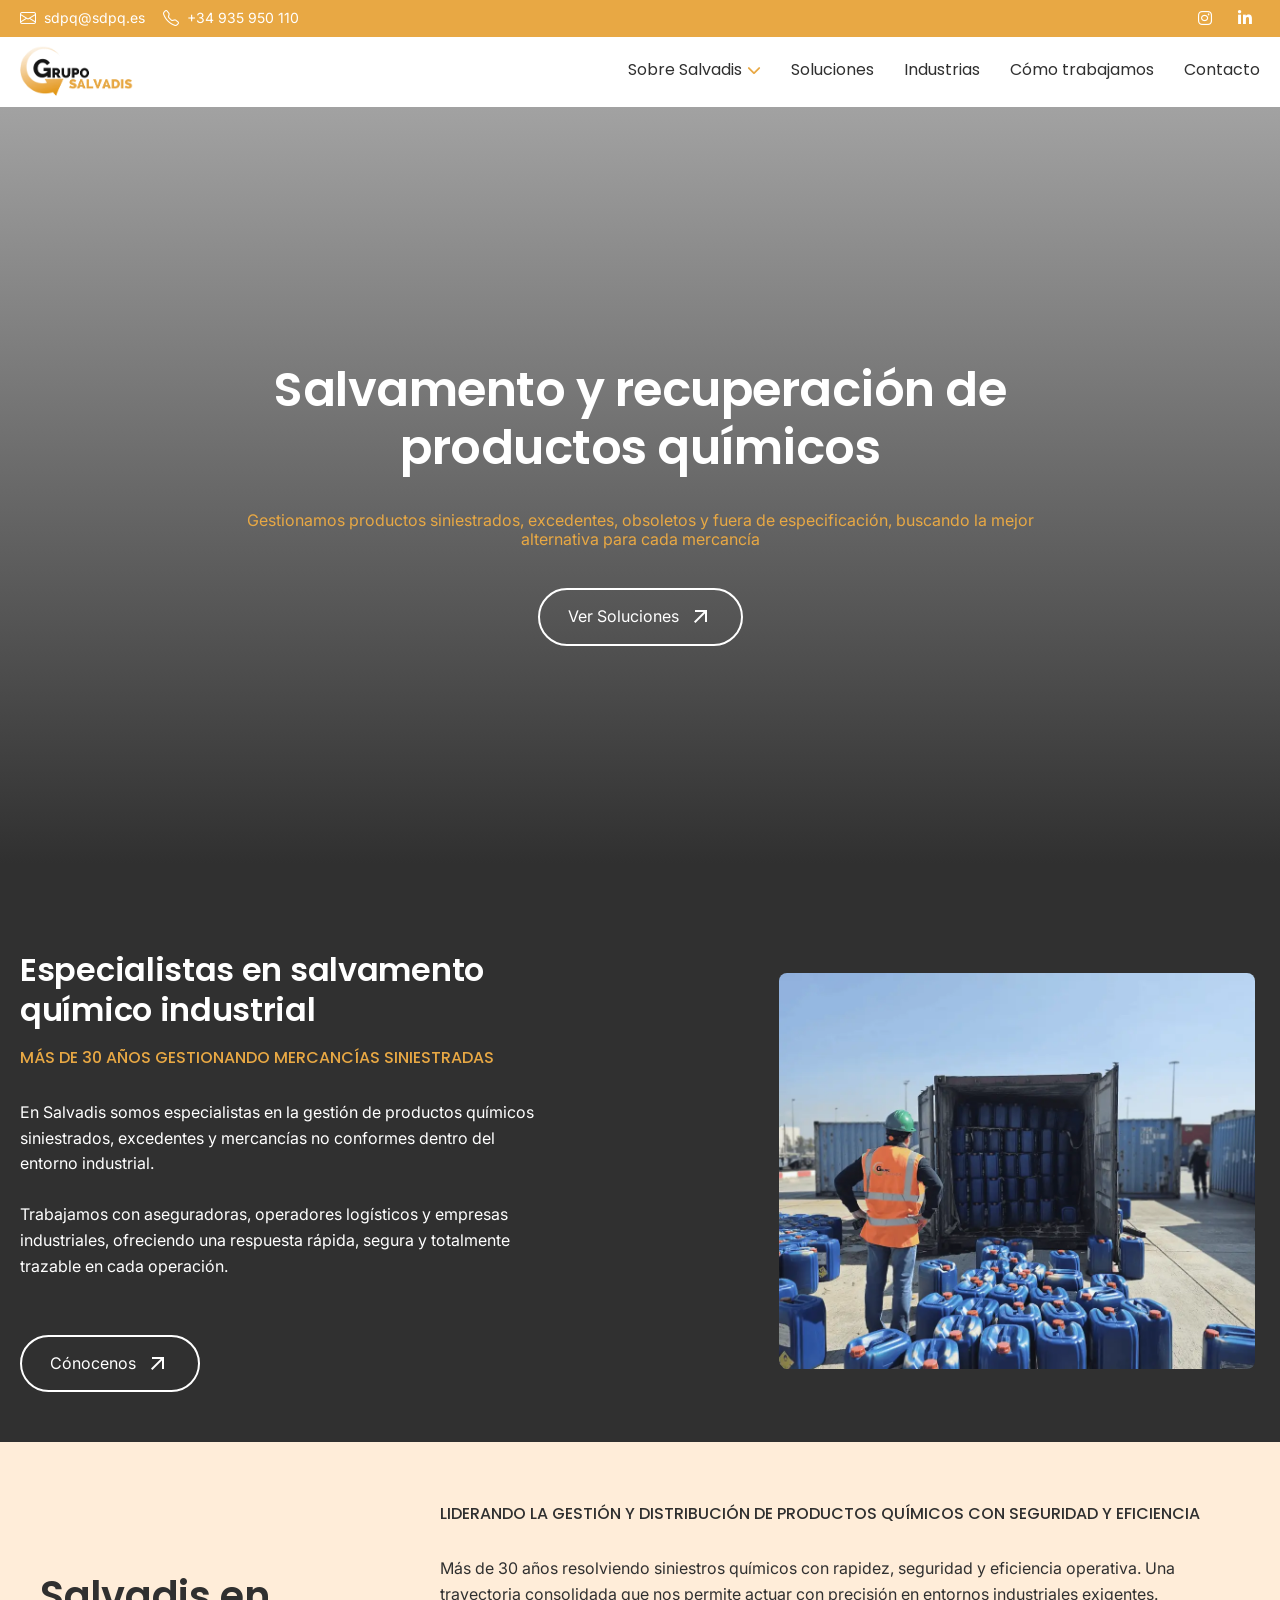
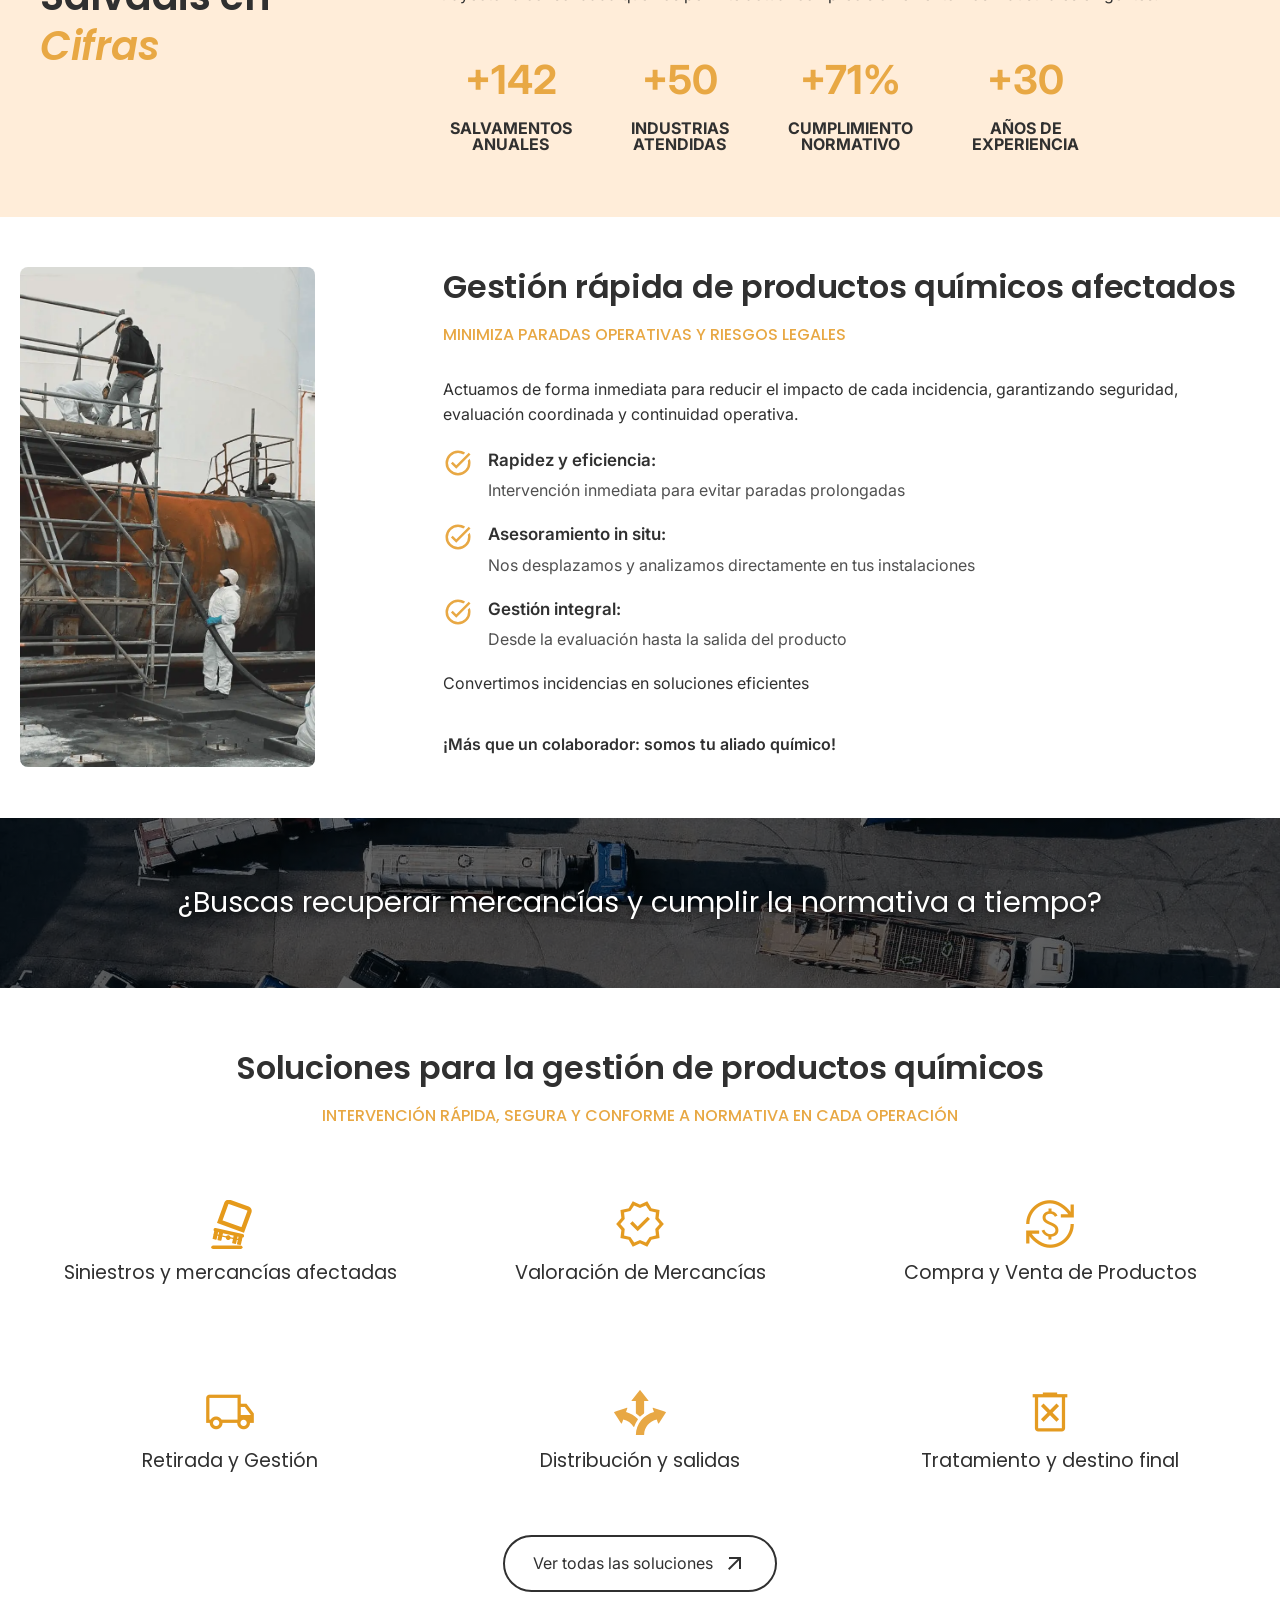
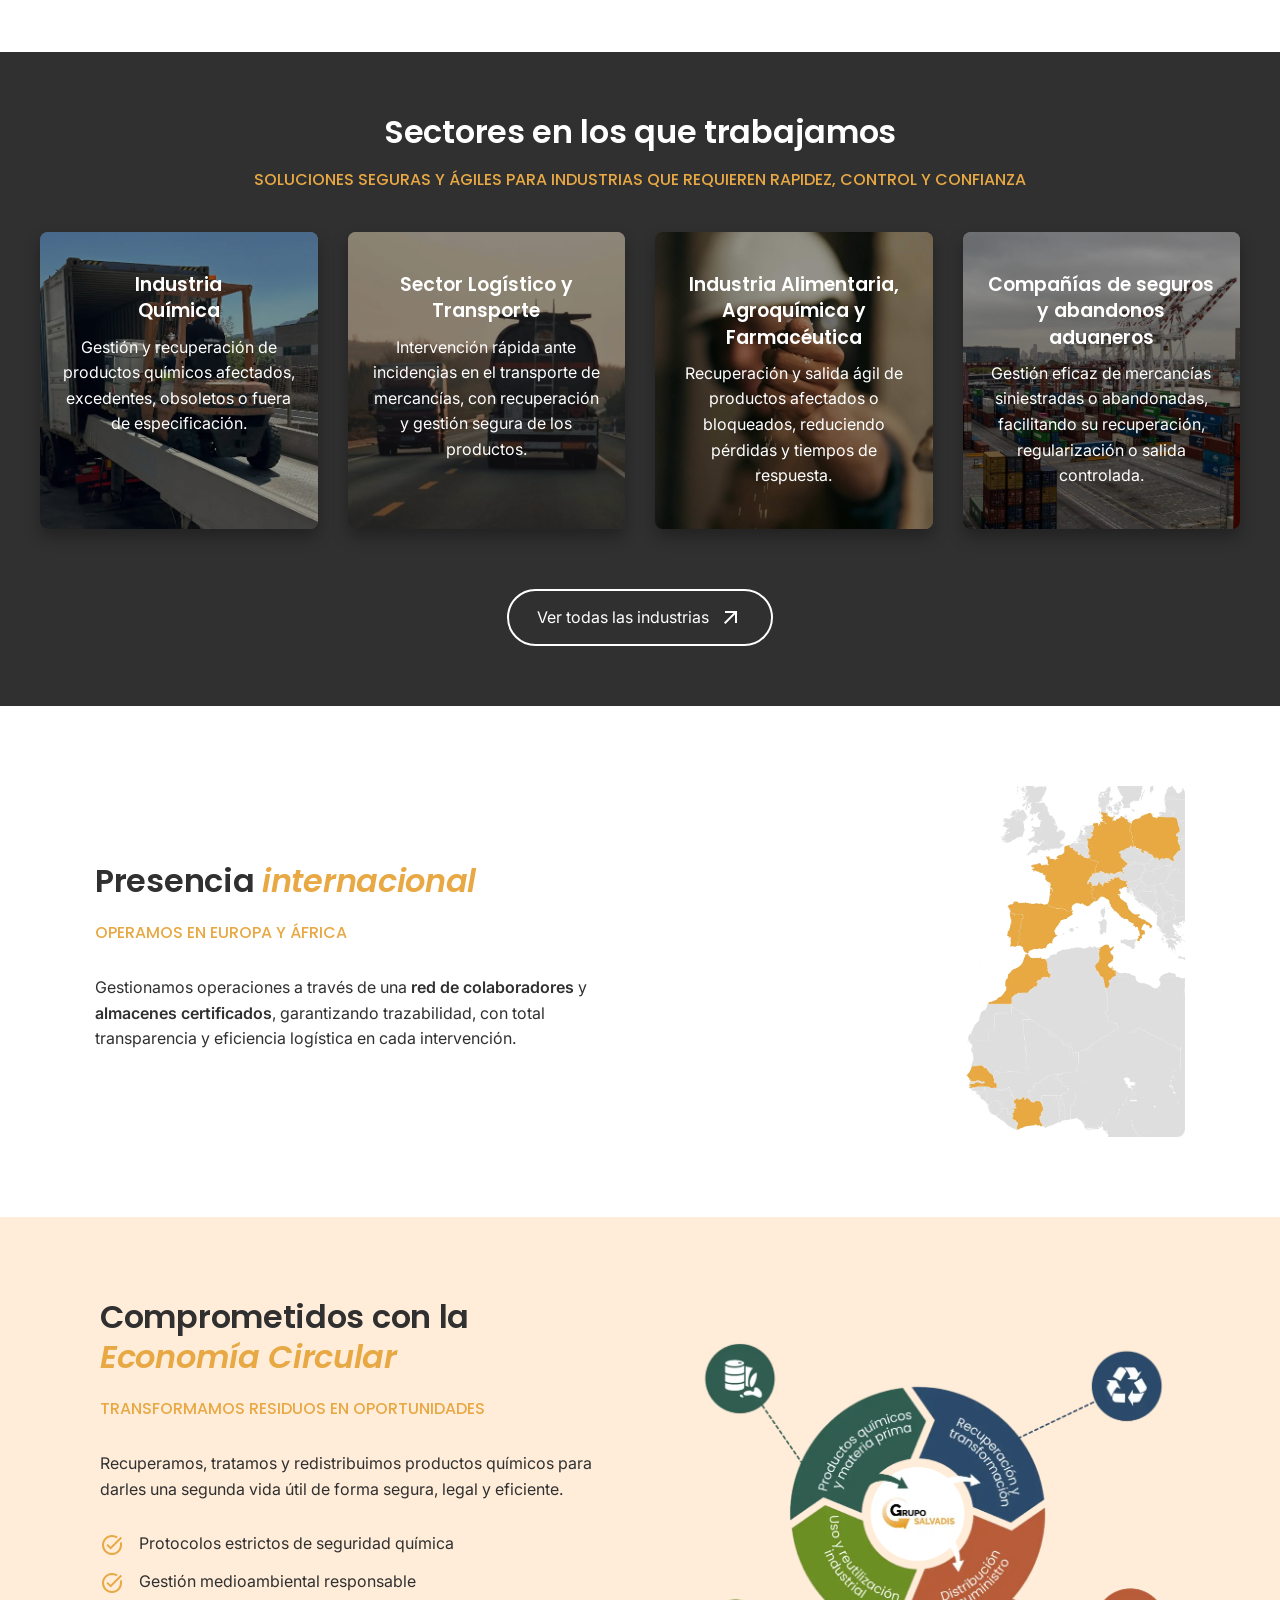
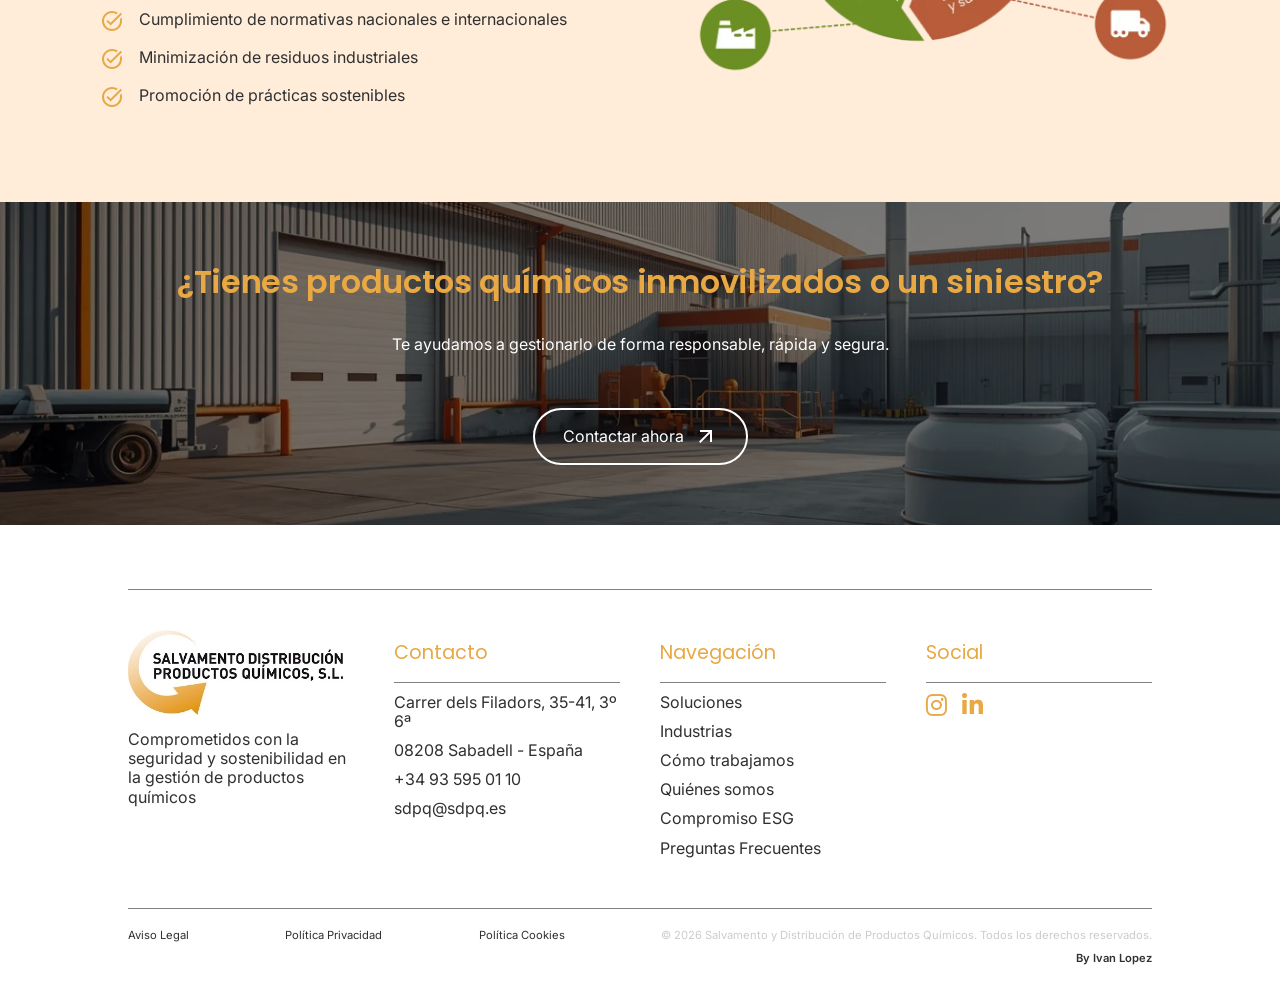
==== index.html @ 9e432261 "Add sustainability page and hero video This commit introduces a new HTML page dedicated to sustainab" ====
﻿<!DOCTYPE html>
<html lang="es">

<head>
    <meta charset="utf-8" />
    <meta name="viewport" content="width=device-width, initial-scale=1">
    <title>Salvadis | Salvamento y recuperación de productos químicos</title>
    <meta name="description"
        content="Salvadis ofrece soluciones de salvamento, recuperación, valoración y distribución de productos químicos afectados, excedentes o fuera de especificación." />
    <meta name="author" content="Ivan Lopez Jimenez" />
    <meta name="robots" content="index, follow">
    <link rel="canonical" href="https://www.salvadis.com/">
    <!-- Open Graph (Mejora en redes sociales) -->
    <meta property="og:title" content="Salvadis | Salvamento y recuperación de productos químicos" />
    <meta property="og:description"
        content="Salvadis ofrece soluciones de salvamento, recuperación, valoración y distribución de productos químicos afectados, excedentes o fuera de especificación." />
    <meta property="og:image" content="https://www.salvadis.com/images/video-hero.webp" />
    <meta property="og:url" content="https://www.salvadis.com/" />
    <meta property="og:type" content="website" />
    <meta property="og:site_name" content="Salvadis">
    <meta property="og:locale" content="es_ES">
    <!-- Twitter / X -->
    <meta name="twitter:card" content="summary_large_image">
    <meta name="twitter:title" content="Salvadis | Salvamento y recuperación de productos químicos">
    <meta name="twitter:description"
        content="Salvadis ofrece soluciones de salvamento, recuperación, valoración y distribución de productos químicos afectados, excedentes o fuera de especificación.">
    <meta name="twitter:image" content="https://www.salvadis.com/images/video-hero.webp">
    <!-- Idioma y accesibilidad -->
    <meta name="google" content="translate" />
    <meta name="google" content="pagereadaloud" />
    <!-- Favicon -->
    <link rel="icon" type="image/png" href="images/salvadis-favicon.png" />
    <meta name="theme-color" content="#E8A844" />
    <!-- Google Tag Manager / Analytics -->
    <script async src="https://www.googletagmanager.com/gtag/js?id=G-N59JEJ40RD"></script>
    <script>
        window.dataLayer = window.dataLayer || [];
        function gtag() { dataLayer.push(arguments); }
        gtag('js', new Date());
        gtag('config', 'G-N59JEJ40RD');
    </script>
    <!-- Datos Estructurados (Schema JSON-LD) -->
    <script type="application/ld+json">
            {
            "@context": "https://schema.org",
            "@type": "LocalBusiness",
            "name": "Salvamento y Distribución de Productos Químicos (Salvadis)",
            "url": "https://salvadis.com",
            "telephone": "+34935950110"
            }
        </script>
    <!-- CSS -->
    <link rel="stylesheet" href="https://maxcdn.bootstrapcdn.com/bootstrap/3.4.1/css/bootstrap.min.css">
    <!-- Fuentes -->
    <link rel="preconnect" href="https://fonts.googleapis.com">
    <link rel="preconnect" href="https://fonts.gstatic.com" crossorigin>
    <link rel="stylesheet" href="https://cdnjs.cloudflare.com/ajax/libs/font-awesome/6.4.2/css/all.min.css">
    <link rel="stylesheet" href="https://fonts.googleapis.com/css2?family=Material+Symbols+Outlined" />
    <link rel="stylesheet" href="https://fonts.googleapis.com/css2?family=Inter:wght@300;400;500;600;700&display=swap">
    <link rel="stylesheet" href="https://fonts.googleapis.com/css2?family=Poppins:ital,wght@0,100;0,200;0,300;0,400;0,500;0,600;0,700;0,800;0,900;1,100;1,200;1,300;1,400;1,500;1,600;1,700;1,800;1,900&family=Work+Sans:ital,wght@0,100..900;1,100..900&display=swap">
    <link rel="stylesheet" href="css/base.css">
    <link rel="stylesheet" href="css/header.css">
    <link rel="stylesheet" href="css/hero.css">
    <link rel="stylesheet" href="css/components.css">
    <link rel="stylesheet" href="css/sections.css">
    <link rel="stylesheet" href="css/cta-footer.css">
    <link rel="stylesheet" href="css/responsive.css">
    <!-- Iconos -->
    <link rel="stylesheet" href="https://fonts.googleapis.com/icon?family=Material+Icons">
    <link rel="stylesheet" href="https://cdn.jsdelivr.net/npm/bootstrap-icons@1.11.3/font/bootstrap-icons.min.css">
    <!-- AOS -->
    <link rel="stylesheet" href="https://cdn.jsdelivr.net/npm/aos@2.3.4/dist/aos.css">
    <!-- Scripts (jQuery y Bootstrap) -->
    <script src="https://ajax.googleapis.com/ajax/libs/jquery/3.5.1/jquery.min.js"></script>
    <script src="https://maxcdn.bootstrapcdn.com/bootstrap/3.4.1/js/bootstrap.min.js"></script>
</head>



<body id="myPage" data-spy="scroll" data-target=".navbar" data-offset="107">

    <!-- Top Bar -->
    <div class="top-bar">
        <div class="container-topbar">
            <div class="topbar-left">
                <a href="mailto:sdpq@sdpq.es"><i class="bi bi-envelope"></i> sdpq@sdpq.es</a>
                <a href="tel:+34935950110"><i class="bi bi-telephone"></i> +34 935 950 110</a>
            </div>
            <div class="topbar-right">
                <a href="https://www.instagram.com/gruposalvadis/" target="_blank" aria-label="Instagram Salvadis">
                    <i class="fab fa-instagram"></i>
                </a>
                <a href="https://es.linkedin.com/company/salvadis" target="_blank" aria-label="LinkedIn Salvadis">
                    <i class="fab fa-linkedin-in"></i>
                </a>
            </div>
        </div>
    </div>
    <!-- NavBar -->
    <nav class="navbar navbar-default navbar-fixed-top">
        <div class="container container--no-mobile-gutter">
            <div class="navbar-header">
                <a class="navbar-brand" href="/">
                    <img src="images/salvadis-logo.webp" alt="Logo Salvadis" height="80">
                </a>
                <button type="button" class="navbar-toggle" data-toggle="collapse" data-target="#myNavbar">
                    <span class="icon-bar"></span>
                    <span class="icon-bar"></span>
                    <span class="icon-bar"></span>
                </button>
            </div>

            <div class="collapse navbar-collapse" id="myNavbar">
                <ul class="nav navbar-nav navbar-right">
                    <li class="dropdown">
                        <a href="#" class="dropdown-toggle">Sobre Salvadis<i
                                class="fa fa-chevron-down dropdown-icon"></i></a>
                        <ul class="dropdown-menu">
                            <li><a href="quienes-somos">Quiénes Somos</a></li>
                            <li><a href="sostenibilidad">Compromiso ESG</a></li>
                        </ul>
                    </li>
                    <li><a href="soluciones">Soluciones</a></li>
                    <li><a href="industrias">Industrias</a></li>
                    <li><a href="como-trabajamos">Cómo trabajamos</a></li>
                    <li><a href="contacto">Contacto</a></li>
                </ul>
            </div>
        </div>
    </nav>


    <!-- HERO -->
    <section class="hero">
        <!-- Video de fondo -->
        <video autoplay muted loop playsinline class="hero-video">
            <source src="videos/video-hero.mp4" type="video/mp4">
            <!-- Si el video no se carga, se muestra esta imagen -->
            <img src="images/video-hero.webp" alt="Portada Salvadis Home" class="video-fallback">
        </video>

        <!-- Capa oscura para mejorar la legibilidad del texto -->
        <div class="overlay"></div>

        <!-- Contenido del Hero -->
        <div class="hero-content">
            <h1>Salvamento y recuperación de productos químicos</h1>
            <p>Gestionamos productos siniestrados, excedentes, obsoletos y fuera de especificación, buscando la mejor
                alternativa para cada mercancía</p>
            <a href="soluciones" class="btn-hero">
                <span class="btn-text">Ver Soluciones</span>
                <span class="material-symbols-outlined">arrow_outward</span>
            </a>
        </div>
    </section>



    <!-- About us -->
    <section class="text-image-right-section">
        <div class="container-fluid image-text-right">

            <div class="row"> <!-- slideanim -->

                <div class="col-sm-6 section-text">

                    <h2>Especialistas en salvamento químico industrial</h2>
                    <h3>Más de 30 años gestionando mercancías siniestradas</h3>

                    <p>En Salvadis somos especialistas en la gestión de productos químicos siniestrados, excedentes y
                        mercancías no conformes dentro del entorno industrial.
                        <br><br>Trabajamos con aseguradoras, operadores logísticos y empresas industriales, ofreciendo
                        una respuesta rápida, segura y totalmente trazable en cada operación.
                    </p>

                    <br>
                    <a href="quienes-somos" class="btn-hero">
                        <span class="btn-text">Cónocenos</span>
                        <span class="material-symbols-outlined">arrow_outward</span>
                    </a>

                </div>

                <div class="col-sm-6 texto-imagen">
                    <img src="images/servicios/valoracion-mercancias.webp" alt="valoracion-mercancias" />
                </div>

            </div>

        </div>
    </section>
    <!-- Sección con cifras -->
    <section class="stats-section">
        <div class="stats-container">
            <!-- Columna Izquierda (Título) -->
            <div class="stats-title">
                <h2><span>Salvadis</span> en <br><em>Cifras</em></h2>
            </div>

            <!-- Columna Derecha (Texto y Cifras) -->
            <div class="stats-content">
                <h3>Liderando la gestión y distribución de productos químicos con seguridad y eficiencia</h3>
                <p>Más de 30 años resolviendo siniestros químicos con rapidez, seguridad y eficiencia operativa. Una
                    trayectoria consolidada que nos permite actuar con precisión en entornos industriales exigentes.</p>

                <div class="stats-grid">
                    <div class="stat">
                        <div><span class="number">+</span><span class="number num" data-target="240">0</span></div>
                        <span class="label">salvamentos <br>anuales</span>
                    </div>
                    <div class="stat">
                        <div><span class="number">+</span><span class="number num" data-target="50">0</span></div>
                        <span class="label">industrias <br>atendidas</span>
                    </div>
                    <div class="stat">
                        <div><span class="number">+</span><span class="number num" data-target="98">0</span><span
                                class="number">%</span></div>
                        <span class="label">cumplimiento <br>normativo</span>
                    </div>
                    <div class="stat">
                        <div><span class="number">+</span><span class="number num" data-target="30">0</span></div>
                        <span class="label">años de<br>experiencia</span>
                    </div>
                </div>
            </div>
        </div>
    </section>
    <!-- Valor sobre nosotros -->
    <section class="text-image-left-section">
        <div class="container-fluid image-text-left">
            <div class="row">
                <!-- Imagen -->
                <div class="col-sm-4 text-left">
                    <img src="images/gestion-rapida.webp" alt="Gestión Rápida" />
                </div>

                <!-- Texto y lista -->
                <div class="col-sm-8 text-left-text">

                    <h2>Gestión rápida de productos químicos afectados</h2>
                    <h3>Minimiza paradas operativas y riesgos legales</h3>
                    <p>Actuamos de forma inmediata para reducir el impacto de cada incidencia, garantizando seguridad,
                        evaluación coordinada y continuidad operativa.</p>

                    <ul class="features-list">
                        <li>
                            <img src="icons/task_alt.svg" class="feature-icon" alt="Task Alt" />
                            <div class="feature-text">
                                <strong>Rapidez y eficiencia:</strong>
                                <span>Intervención inmediata para evitar paradas prolongadas</span>
                            </div>
                        </li>
                        <li>
                            <img src="icons/task_alt.svg" class="feature-icon" alt="Task Alt" />
                            <div class="feature-text">
                                <strong>Asesoramiento in situ:</strong>
                                <span>Nos desplazamos y analizamos directamente en tus instalaciones</span>
                            </div>
                        </li>
                        <li>
                            <img src="icons/task_alt.svg" class="feature-icon" alt="Task Alt" />
                            <div class="feature-text">
                                <strong>Gestión integral:</strong>
                                <span>Desde la evaluación hasta la salida del producto</span>
                            </div>
                        </li>
                    </ul>
                    <p>Convertimos incidencias en soluciones eficientes</p><br>
                    <p><strong>¡Más que un colaborador: somos tu aliado químico!</strong></p>
                </div>
            </div>
        </div>
    </section>
    <!-- Questions -->
    <div id="myCarousel" class="carousel-questions">
        <div class="cta-overlay"></div>
        <div class="carousel-inner" role="listbox">
            <div class="carousel-slide active">
                <h4>¿Tienes productos químicos inmovilizados tras un siniestro?</h4>
            </div>
            <div class="carousel-slide">
                <h4>¿Buscas recuperar mercancías y cumplir la normativa a tiempo?</h4>
            </div>
            <div class="carousel-slide">
                <h4>¿Requieres apoyo logístico inmediato y especializado?</h4>
            </div>
            <div class="carousel-slide">
                <h4>¿Quieres minimizar paradas operativas por productos siniestrados?</h4>
            </div>
        </div>
    </div>

    <!-- Soluciones -->
    <section id="cards-section-white" class="cards-section">
        <div class="container">
            <h2>Soluciones para la gestión de productos químicos</h2>
            <h3>Intervención rápida, segura y conforme a normativa en cada operación</h3>

            <div class="cards-grid-white">
                <article class="mvv">
                    <span><img src="icons/siniestro_camion.svg" alt="Siniestros y mercancías afectadas"></span>
                    <h4>Siniestros y mercancías afectadas</h4>
                </article>

                <article class="mvv">
                    <i class="material-symbols-outlined logo-small" alt="Valoración de mercancías">verified</i>
                    <h4>Valoración de Mercancías</h4>
                </article>
                <article class="mvv">
                    <i class="material-symbols-outlined logo-small"
                        alt="Compra y Venta de Productos">currency_exchange</i>
                    <h4>Compra y Venta de Productos</h4>
                </article>
                <article class="mvv">
                    <i class="material-symbols-outlined logo-small" alt="Retirada y Gestión">local_shipping</i>
                    <h4>Retirada y Gestión</h4>
                </article>
                <article class="mvv">
                    <span><img src="icons/arrows.svg" alt="Distribución y salidas"></span>
                    <h4>Distribución y salidas</h4>
                </article>
                <article class="mvv">
                    <i class="material-symbols-outlined logo-small" alt="Residuos y destino final">delete_forever</i>
                    <h4>Tratamiento y destino final</h4>
                </article>
            </div>
            <a href="soluciones" class="btn-black">
                <span class="btn-text">Ver todas las soluciones</span>
                <span class="material-symbols-outlined">arrow_outward</span>
            </a>
        </div>
    </section>

    <!-- Industrias -->
    <section class="cards-section">
        <div class="container container--no-mobile-gutter">
            <h2>Sectores en los que trabajamos</h2>
            <h3>Soluciones seguras y ágiles para industrias que requieren rapidez, control y confianza</h3>

            <div class="cards-grid">
                <article class="card-box ind-quimica">
                    <h4><strong>Industria<br> Química</strong></h4>
                    <p>Gestión y recuperación de productos químicos afectados, excedentes, obsoletos o fuera de especificación.</p>
                </article>

                <article class="card-box ind-logistica">
                    <h4><strong>Sector Logístico y Transporte</strong></h4>
                    <p>Intervención rápida ante incidencias en el transporte de mercancías, con recuperación y gestión
                        segura de los productos.</p>
                </article>

                <article class="card-box ind-alimentaria">
                    <h4><strong>Industria Alimentaria, Agroquímica y Farmacéutica</strong></h4>
                    <p>Recuperación y salida ágil de productos afectados o bloqueados, reduciendo pérdidas y tiempos de
                        respuesta.</p>
                </article>

                <article class="card-box ind-aduanas">
                    <h4><strong>Compañías de seguros y abandonos aduaneros</strong></h4>
                    <p>Gestión eficaz de mercancías siniestradas o abandonadas, facilitando su recuperación,
                        regularización o salida controlada.</p>
                </article>
            </div>

            <div class="cards-cta">
                <a href="industrias" class="btn-hero">
                    <span class="btn-text">Ver todas las industrias</span>
                    <span class="material-symbols-outlined">arrow_outward</span>
                </a>
            </div>
        </div>
    </section>
    <!-- Presencia de marca mapa -->
    <section class="map-section">
        <div class="map-content map-content--container">
            <div class="map-left">
                <h2>Presencia <em>internacional</em></h2>
                <h3>Operamos en Europa y África</h3>
                <p>Gestionamos operaciones a través de una <strong>red de colaboradores</strong> y <strong>almacenes
                        certificados</strong>, garantizando trazabilidad, con total transparencia y eficiencia logística
                    en cada intervención.</p>
            </div>
            <div class="map-right">
                <img src="images/map.webp" alt="Mapa Internacional" />
            </div>
        </div>
    </section>
    <!-- Economia Circular -->
    <section class="stats-list-section stats-list-section--no-square">
        <div class="stats-list-content container container--no-mobile-gutter">
            <div class="stats-list-left">
                <h2>Comprometidos con la <br><em>Economía Circular</em></h2>
                <h3>Transformamos residuos en oportunidades</h3>
                <p>Recuperamos, tratamos y redistribuimos productos químicos para darles una segunda vida útil de forma
                    segura, legal y eficiente.</p>
                <ul class="checklist">
                    <li><img src="icons/task_alt.svg" class="feature-icon" alt="Task Alt" /> Protocolos estrictos de
                        seguridad química</li>
                    <li><img src="icons/task_alt.svg" class="feature-icon" alt="Task Alt" /> Gestión medioambiental
                        responsable</li>
                    <li><img src="icons/task_alt.svg" class="feature-icon" alt="Task Alt" /> Cumplimiento de normativas
                        nacionales e internacionales</li>
                    <li><img src="icons/task_alt.svg" class="feature-icon" alt="Task Alt" /> Minimización de residuos
                        industriales</li>
                    <li><img src="icons/task_alt.svg" class="feature-icon" alt="Task Alt" /> Promoción de prácticas
                        sostenibles</li>
                </ul>
            </div>
            <div class="stats-list-right">
                <img src="images/infografia_circular.webp" alt="Infografía Economía Circular" width="100%" />
            </div>
        </div>
    </section>
    <!-- CALL TO ACTION -->
    <section id="cta-home" class="cta-section">
        <div class="cta-overlay"></div>
        <div class="cta-content container">
            <div class="cta-text">
                <h2>¿Tienes productos químicos inmovilizados o un siniestro?</h2>
                <p>Te ayudamos a gestionarlo de forma responsable, rápida y segura.</p>
                <a href="contacto" class="btn-hero">
                    <span class="btn-text">Contactar ahora</span>
                    <span class="material-symbols-outlined">arrow_outward</span>
                </a>
            </div>
        </div>
    </section>
    <!-- FOOTER -->

    <footer class="footer">
        <div class="footer-container">
            <div class="footer-column">
                <img src="images/Logo_Salvamento.webp" alt="Logo Salvamento y Distribución de Productos Químicos" />
                <p>Comprometidos con la seguridad y sostenibilidad en la gestión de productos químicos</p>
            </div>
            <div class="footer-column">
                <h4>Contacto</h4>
                <div class="footer-column-ind">
                    <p>Carrer dels Filadors, 35-41, 3º 6ª</p>
                    <p>08208 Sabadell - España</p>
                    <p>+34 93 595 01 10</p>
                    <p>sdpq@sdpq.es</p>
                </div>
            </div>
            <div class="footer-column">
                <h4>Navegación</h4>
                <div class="footer-column-ind">
                    <ul>
                        <li><a href="soluciones">Soluciones</a></li>
                        <li><a href="industrias">Industrias</a></li>
                        <li><a href="como-trabajamos">Cómo trabajamos</a></li>
                        <li><a href="quienes-somos">Quiénes somos</a></li>
                        <li><a href="sostenibilidad">Compromiso ESG</a></li>
                        <li><a href="faqs">Preguntas Frecuentes</a></li>
                    </ul>
                </div>
            </div>
            <div class="footer-column">
                <h4>Social</h4>
                <div class="footer-column-ind">
                    <ul class="social-icons">
                        <a href="https://www.instagram.com/gruposalvadis/" target="_blank"
                            aria-label="Instagram Salvadis">
                            <i class="fab fa-instagram"></i>
                        </a>
                        <a href="https://es.linkedin.com/company/salvadis" target="_blank"
                            aria-label="LinkedIn Salvadis">
                            <i class="fab fa-linkedin-in"></i>
                        </a>
                    </ul>
                </div>
            </div>
        </div>
        <div class="footer-bottom">
            <div>
                <p><a href="aviso-legal" title="Aviso Legal" class="politica">Aviso Legal</a></p>
            </div>
            <div>
                <p><a href="politica-de-privacidad" title="Política Privacidad" class="politica">Política Privacidad</a>
                </p>
            </div>
            <div>
                <p><a href="politica-de-cookies" title="Política Cookies" class="politica">Política Cookies</a></p>
            </div>
            <div class="copy">
                <p>&copy; <span id="year"></span> Salvamento y Distribución de Productos Químicos. Todos los derechos
                    reservados.</p>
                <p>
                    <strong>
                        <a href="https://readymag.website/u2378477842/5393148/" target="_blank"
                            aria-label="Portafolio Ivan Lopez">By Ivan Lopez</a>
                    </strong>
                </p>
            </div>
        </div>
    </footer>
    <script src="js/main.js"></script>
</body>

</html>
---- css/base.css ----
html {
    font-size: 16px;
    /* Tama�o base */
    scroll-behavior: smooth;

}

:root {
    --header-offset: 107px;
    --topbar-height: 35px;
    --navbar-height: 72px;
    --site-max-width: 1300px;
    --site-gutter: 20px;
}

body {
    font-family: 'Inter', sans-serif;
    font-weight: 400;
    color: #303030;
    font-size: 1rem;
    Line-height: 1.6;

}

h1, h2, h3, h4 {
    font-family: 'Poppins', sans-serif;

}

img {
    border-radius: 8px !important;

}

strong {
    font-weight: 600;

}

/* myPage */
h1 {
    font-size: 3rem;
    font-weight: 600;
    line-height: 1.2;
    letter-spacing: -0.5px;

}

h2 {
    font-size: 2rem;
    color: #fff;
    font-weight: 600;
    margin-top: 0;
    margin-bottom: 16px;
    line-height: 1.25;
    letter-spacing: -0.3px;

}

h3 {
    font-size: 1rem;
    text-transform: uppercase;
    color: #E8A844;
    line-height: 1.5;
    margin-top: 0;
    margin-bottom: 8px;
    font-weight: 500;

}

/* Compacta la pareja subt�tulo + t�tulo */
h3 + h2 {
    margin-top: 0;

}

/* Mantiene h2/h3 como un mismo bloque visual y separa el texto de debajo */
h2 + h3 + p, h3 + h2 + p, h2 + p, h3 + p {
    margin-top: 30px !important;

}

h4 {
    font-size: 19px;
    line-height: 1.375em;
    color: #303030;
    font-weight: 400;

}
---- css/header.css ----
/*Top bar*/
.top-bar {
    background-color: #E8A844;
    color: #fff;
    font-size: 14px;
    padding: 8px 0;
    display: flex;
    justify-content: space-between;
    align-items: center;
    position: fixed;
    flex-wrap: wrap;
    gap: 16px;
    top: 0;
    left: 0;
    width: 100%;
    z-index: 10000;
    /* MÁS alto que el navbar */

}

.container-topbar {
    display: flex;
    justify-content: space-between;
    width: 100%;
    max-width: var(--site-max-width);
    padding-left: var(--site-gutter);
    padding-right: var(--site-gutter);
    margin: 0 auto;
    align-items: center;
    gap: 16px;

}

.topbar-left,
.topbar-right {
    display: flex;
    align-items: center;
    gap: 18px;
}

.topbar-left span, .topbar-left a, .topbar-right a {
    margin-right: 0;
    color: #fff;
    text-decoration: none;
    display: inline-flex;
    align-items: center;
    line-height: 1.3;

}

.topbar-right a i, .topbar-left a i {
    font-size: 16px;
    margin-left: 0;
    margin-right: 8px;
    color: #fff;

}

.topbar-right a:hover i, .topbar-left a:hover i, .topbar-left a:hover {
    color: #303030;

}

.mobile-topbar-panel {
    display: none;
}

.mobile-fixed-cta {
    display: none;
}

/*Navbar*/
.navbar {
    margin-bottom: 0;
    margin-top: var(--topbar-height);
    background-color: white;
    z-index: 9999;
    border: 0;
    font-size: 12px large !important;
    line-height: 1.42857143 !important;
    border-radius: 0;
    font-family: 'Poppins', sans-serif;
    min-height: var(--navbar-height);

}

.navbar-brand img {
    margin-top: -15px;
    margin-left: 0;

}

.navbar > .container {
    width: 100%;
    max-width: var(--site-max-width);
    padding-left: var(--site-gutter);
    padding-right: var(--site-gutter);
}

#myNavbar {
    margin-top: 15px;
    background-color: #fff;

}

/* Estilos generales del navbar */
.navbar-nav > li > a {
    position: relative;
    color: #303030 !important;
    padding: 10px 15px;
    text-decoration: none;
    transition: color 0.3s ease-in-out;

}

/* Línea inferior animada en los botones principales */
.navbar-nav > li > a::after, .dropdown-menu > li > a::after {
    content: "";
    position: absolute;
    bottom: 0;
    left: 50%;
    width: 0;
    height: 3px;
    /* Grosor de la línea */
    background-color: #E8A844;
    /* Color de la línea */
    transition: width 0.3s ease-in-out, left 0.3s ease-in-out;

}

/* Cuando el usuario pasa el cursor, la línea se expande desde el centro */
.navbar-nav > li > a:hover::after, .dropdown-menu > li > a:hover::after {
    width: 100%;
    left: 0;

}

/* Estilos para el menú desplegable */
.dropdown-menu {
    background-color: white;
    /* Fondo del menú desplegable */
    border: none;
    box-shadow: 0px 4px 6px rgba(0, 0, 0, 0.1);
    display: none;
    /* Ocultar por defecto */
}

/* Efecto de entrada suave */
@keyframes fadeIn {
    from {
        opacity: 0;
        transform: translateY(-10px);

    }

to {
    opacity: 1;
    transform: translateY(0);

}


}

/* Estilos de los enlaces dentro del menú desplegable */
.dropdown-menu > li > a {
    position: relative;
    padding: 10px 20px;
    color: #303030 !important;
    transition: color 0.3s ease-in-out;
    white-space: normal;
    /* Permite que el texto largo se ajuste en varias líneas */
    text-align: left;

}

/* Ajustar espaciado en el dropdown */
.dropdown-menu > li {
    position: relative;

}

/* Estilo del ícono de flecha */
.dropdown-icon {
    font-size: 14px;
    /* Tamaño del ícono */
    color: #E8A844;
    /* Color de la flecha */
    margin-left: 5px;
    /* Espaciado entre texto e ícono */
    transition: transform 0.3s ease-in-out;
    /* Animación de giro */
}

/* Girar la flecha cuando el menú está abierto */
.navbar-nav li.dropdown:hover .dropdown-icon {
    transform: rotate(180deg);

}

.navbar-nav li.dropdown:hover .dropdown-menu {
    display: block;
    position: absolute;
    /* Este sigue funcionando en desktop */
}

.navbar-nav li.dropdown .dropdown-menu {
    left: 0;
    /* Alinea el menú con el inicio del toggle */
    right: auto;
    /* Asegura que no quede forzado a la derecha */
    top: 100%;
    /* Lo coloca justo debajo del enlace */
    transform: none;
    /* Evita desplazamientos */
    text-align: left;
    /* Texto alineado a la izquierda */
    min-width: 220px;
    /* Asegura que no se colapse con textos largos */
}

.btn:active {
    background: transparent;
    box-shadow: none;
    border: none;
    border-radius: 0px;
    transform: scale(0.98);
    font-weight: bold;

}

.navbar-default .navbar-toggle {
    border-color: transparent;
    color: white !important;
    background-color: #fff;

}

.icon-bar {
    color: transparent !important;

}

.navbar-default .navbar-toggle .icon-bar {
    background-color: #303030;
}
---- css/hero.css ----
/* Hero: Cubre toda la pantalla */
.hero {
    position: relative;
    width: 100%;
    height: 100vh;
    /* Ocupa toda la pantalla */
    padding-top: var(--header-offset);
    box-sizing: border-box;
    overflow: hidden;
    display: flex;
    align-items: center;
    justify-content: center;
    text-align: center;

}

/* Video de fondo */
.hero-video {
    position: absolute;
    top: 50%;
    left: 50%;
    transform: translate(-50%, -50%);
    width: 100%;
    height: 100%;
    object-fit: cover;

}

/* Capa oscura para mejorar la legibilidad */
.overlay {
    position: absolute;
    top: 0;
    left: 0;
    width: 100%;
    height: 100%;
    background: linear-gradient(to bottom, rgba(0, 0, 0, 0.3) 0%, #303030 96%);

}

.hero::after {
    content: "";
    position: absolute;
    bottom: -1px;
    width: 100%;
    height: 10px;
    /* Ajusta la altura del degradado */
    background: linear-gradient(to bottom, rgba(0, 0, 0, 0) 0%, #303030 100%);
    z-index: 1;

}

/* Contenido del Hero */
.hero-content {
    position: relative;
    z-index: 2;
    color: white;
    max-width: 900px;
    width: 100%;
    padding: 20px;
    min-height: calc(100vh - var(--header-offset));
    display: flex;
    flex-direction: column;
    justify-content: center;
    align-items: center;
    gap: 24px;

}

.hero-content h1, .hero-content p {
    line-height: 1.2;
    margin: 0;

}
.hero-content p {
    margin-top: 10px;
    margin-bottom: 15px;
    color: #E8A844;

}
.hero-content .btn-hero {
    margin-top: 0px;
}


/* Botón circular con borde BLANCO y fondo transparente */
.btn-hero {
    display: inline-flex;
    /* Permite alinear texto e icono */
    align-items: center;
    justify-content: center;
    gap: 10px;
    /* Espacio entre el texto y el icono */
    margin-top: 20px;
    padding: 14px 28px;
    font-size: 1rem;
    color: #fff;
    /* Color del texto e icono */
    background: transparent;
    border: 2px solid #fff;
    /* Borde del botón */
    border-radius: 50px;
    /* Hace el botón más redondo */
    text-decoration: none !important;
    transition: all 0.3s ease-in-out;

}

.btn-hero span {
    text-decoration: none !important;
    display: inline-block;
    /* Asegura que se comporte bien */
}

/* Evitar que el subrayado aparezca solo en el texto */
.btn-text {
    display: inline-block;
    position: relative;

}

/* Efecto hover en el texto: subrayado animado */
.btn-hero:hover .btn-text::after {
    width: 100%;
    left: 0;

}

/* Evitar que el icono sea clickeable y evitar el subrayado */
.btn-hero .material-symbols-outlined {
    font-size: 1.5rem;
    transition: transform 0.3s ease-in-out, color 0.3s ease-in-out;
    pointer-events: none;
    text-decoration: none !important;
    /* Asegurar que el icono no se subraye */
}

/* Efecto hover: cambia el color del botón y del icono */
.btn-hero:hover {
    background-color: #E8A844;
    color: white;
    border-color: #E8A844;

}

.btn-hero:hover .material-symbols-outlined {
    color: white;
    /* Cambia el color del icono en hover */
    transform: translate(2px,-2px);

}

/* Botón circular con borde OSCURO y fondo transparente */
.btn-black {
    display: inline-flex;
    /* Permite alinear texto e icono */
    align-items: center;
    justify-content: center;
    gap: 10px;
    /* Espacio entre el texto y el icono */
    margin-top: 20px;
    padding: 14px 28px;
    font-size: 1rem;
    color: #303030;
    /* Color del texto e icono */
    background: transparent;
    border: 2px solid #303030;
    /* Borde del botón */
    border-radius: 50px;
    /* Hace el botón más redondo */
    text-decoration: none !important;
    transition: all 0.3s ease-in-out;

}

.btn-black span {
    text-decoration: none !important;
    display: inline-block;
    /* Asegura que se comporte bien */
}

/* Efecto hover en el texto: subrayado animado */
.btn-black:hover .btn-text::after {
    width: 100%;
    left: 0;

}

/* Evitar que el icono sea clickeable y evitar el subrayado */
.btn-black .material-symbols-outlined {
    font-size: 1.5rem;
    /* Tamaño del icono */
    transition: transform 0.3s ease-in-out, color 0.3s ease-in-out;
    pointer-events: none;
    /* Evita que el icono sea clickeable */
    text-decoration: none !important;
    /* Asegurar que el icono no se subraye */
}

/* Efecto hover: cambia el color del botón y del icono */
.btn-black:hover {
    background-color: #E8A844;
    color: white;
    border-color: #E8A844;

}

.btn-black:hover .material-symbols-outlined {
    color: white;
    /* Cambia el color del icono en hover */
    transform: translate(2px,-2px);

}
.cta-content .btn-hero {
    margin-bottom: 0px !important;
}

.cta-content .btn-hero:focus,
.cta-content .btn-hero:focus-visible,
.cta-content .btn-hero:active {
    outline: none !important;
    box-shadow: none !important;
    border-color: #fff !important;
}
---- css/components.css ----
/*ABOUT SALVADIS*/
.text-image-right-section {
    background-color: #303030;

}

.image-text-right {
    color: #fff;
    margin: 0 auto;
    box-sizing: border-box;
    height: auto;
    max-width: var(--site-max-width);

}

.section-text {
    padding-right: 100px !important;

}

.image-text-right .btn {
    color: #fff;

}

.image-text-right p {
    color: #fff;

}

.texto-imagen {
    padding: 20px;

}

.image-text-right img {
    width: 80%;
    border-radius: 8px;
    position: relative;
    display: block;
    margin-left: auto;
    margin-right: 0;

}

.container-fluid {
    padding: 50px 60px;

}

.container-fluid p {
    font-size: 1rem;

}

.bg-grey {
    background-color: #f6f6f6;

}

.logo-small {
    color: #E49B21;
    font-size: 50px;

}

.logo {
    color: #FFC107;
    font-size: 200px;
    align-items: center;
    margin-left: 5vw;

}

/* SALVADIS EN CIFRAS */
.stats-section {
    background-color: #ffedd9;
    padding: 60px 20px;
    display: flex;
    align-items: flex-start !important;
    /* Alinea la primera columna arriba */
    justify-content: center;
    gap: 10px;
    /* Reduce la distancia entre las columnas */
}

.stats-container {
    display: flex;
    align-items: center;
    justify-content: space-between;
    max-width: var(--site-max-width);
    margin: 0 auto;

}

/* Columna Izquierda (Título) */
.stats-title {
    flex: 1;
    margin-right: 0;
    text-align: left;

}

.stats-title h2 {
    font-size: 2.5rem;
    color: #303030;
    font-weight: 600;
    text-align: left;
    padding-right: 50px;
    line-height: 1.25;
    Letter-spacing: -0.3px;

}

.stats-title h2 em {
    font-family: 'Poppins', sans-serif;
    font-style: italic;
    font-size: 2.5rem;
    color: #E8A844;
    /* Color del texto en cursiva */
    line-height: 1.25;
    Letter-spacing: -0.3px;
}

/* Columna Derecha (Texto y Cifras) */
.stats-content {
    flex: 2;
    text-align: left;

}

.stats-content h3 {
    color: #303030;

}

.stats-content p {
    margin-top: 10px;
    color: #303030;
    font-size: 1rem;

}

/* Números y etiquetas */
.stats-grid {
    display: flex;
    justify-content: flex-start;
    gap: 40px;
    margin-top: 40px;
    flex-wrap: wrap;

}

.stat {
    text-align: center;

}

.number {
    font-size: 2.5rem;
    font-weight: bold;
    color: #E8A844;
    /* Color principal de los números */
    text-align: center !important;

}

.label {
    display: block;
    font-size: 1rem;
    color: #303030;
    font-weight: bold;
    margin-top: 5px;
    text-transform: uppercase;

}

/*VALOR SOBRE NOSOTROS*/
.text-image-left-section {
    background-color: #fff;

}

.image-text-left {
    max-width: var(--site-max-width);
    margin: 0 auto;

}

/* Imagen */
.text-left img {
    width: 75%;
    border-radius: 8px;
    display: block;
    margin-left: 0;
    margin-right: auto;

}

.text-left-text h2 {
    color: #303030;

}

/* Lista de características */
.features-list {
    list-style: none;
    padding: 0;
    margin: 20px 0;
    font-size: 16px;

}

.features-list li {
    display: flex;
    align-items: flex-start;
    /* Alineación superior */
    gap: 15px;
    /* Espacio entre el icono y el texto */
    margin-bottom: 20px;
    color: #303030;
    line-height: 1.5;

}

.feature-icon {
    width: 30px;
    height: 30px;
    flex-shrink: 0;
    /* Evita que el icono se reduzca */
}

.feature-text {
    display: flex;
    flex-direction: column;

}

.features-list strong {
    margin-bottom: 5px;
    /* Espaciado entre título y texto */
    font-size: 17px;

}

.features-list span {
    font-size: 16px;
    color: #505050;

}


/*Preguntas*/
.carousel-questions {
    position: relative;
    overflow: hidden;
    background-image: url('../images/background_questions.webp');
    background-size: cover;
    background-position: center;
    min-height: 170px;
    padding: 20px 0;
    display: flex;
    align-items: center;
    justify-content: center;
    color: white;

}

.carousel-questions .carousel-inner {
    width: 100%;
    height: auto;
    min-height: 130px;
    position: relative;
    z-index: 2;
    overflow: hidden;

}

.carousel-questions .carousel-slide {
    position: absolute;
    inset: 0;
    display: flex;
    align-items: center;
    justify-content: center;
    text-align: center;
    opacity: 0;
    transform: translateX(100%);
    will-change: transform, opacity;

}

.carousel-questions .carousel-slide.active {
    animation: questionSlideIn 0.7s ease forwards;

}

.carousel-questions .carousel-slide.exit {
    animation: questionSlideOut 0.7s ease forwards;

}

@keyframes questionSlideIn {
    from {
        opacity: 0;
        transform: translateX(100%);

    }

to {
    opacity: 1;
    transform: translateX(0);

}


}

@keyframes questionSlideOut {
    from {
        opacity: 1;
        transform: translateX(0);

    }

to {
    opacity: 0;
    transform: translateX(-100%);

}


}

.carousel-questions h4 {
    color: #fff;
    -webkit-text-fill-color: #fff;
    -webkit-text-stroke: 0;
    text-shadow: 0 2px 8px rgba(0, 0, 0, 0.75), 0 0 1px rgba(0, 0, 0, 0.9);
    font-size: clamp(1.8rem, 2.2vw, 2.3rem);
    line-height: 1.3;
    padding: 0 30px;
    margin-bottom: 0px !important;
    margin-top: 0px !important;

}

.carousel-questions .cta-overlay {
    background: linear-gradient(
        180deg,
        rgba(0, 0, 0, 0.58) 0%,
        rgba(0, 0, 0, 0.64) 100%
    );
}

/*Servicios*/
#cards-section-white {
    background-color: #fff;

}

#cards-section-white h2 {
    color: #303030;

}

.cards-section h3 {
    margin-bottom: 0;

}

#cards-section-white h4 {
    font-size: 1.2rem;

}

#services {
    padding-bottom: 110px;
    background-color: #fff;

}

#services h2 {
    color: #303030;

}

.btn {
    color: #242424;
    cursor: pointer;

}

.btn:hover {
    font-weight: bold;
    transform: translateX(10px);

}

/* Industrias */
.cards-section {
    background-color: #303030;
    padding: 60px 20px;
    text-align: center;

}

.cards-section h2 {
    font-size: 2rem;
    color: #fff;

}

.cards-grid {
    display: flex;
    flex-wrap: wrap;
    gap: 30px;
    margin-top: 40px;
    margin-bottom: 40px;

}

.cards-grid-white {
    display: flex;
    flex-wrap: wrap;
    gap: 30px;
    margin-top: 40px;

}

.cards-grid .mvv img {
    width: 60px;
    height: 60px;
    object-fit: contain;
}

.card-box {
    flex: 1 1 calc(22.222% - 20px);
    position: relative;
    padding: 30px 20px;
    border-radius: 8px;
    overflow: hidden;
    color: white !important;
    background-size: cover;
    background-position: center;
    background-repeat: no-repeat;
    box-shadow: 0 8px 16px rgba(0,0,0,0.3);
    transition: transform 0.3s ease;

}

.card-box h4, .card-box p {
    color: #fff !important;
    z-index: 2;
    position: relative;

}

.ind-quimica {
    background-image: url('../images/industria/industria-quimica.webp');

}

.ind-logistica {
    background-image: url('../images/industria/transporte.webp');

}

.ind-alimentaria {
    background-image: url('../images/industria/agroquimica.webp');

}

.ind-aduanas {
    background-image: url('../images/industria/puerto-aduanas.webp');

}

.card-box::before {
    content: "";
    position: absolute;
    top: 0;
    left: 0;
    width: 100%;
    height: 100%;
    background: rgba(0,0,0,0.4);
    /* opacidad ajustable */
    z-index: 1;
    transition: background 0.3s ease;

}

.card-box:hover {
    transform: translateY(-5px);

}

.card-box img {
    width: 60px;
    height: auto;
    margin-bottom: 20px;

}

.card-box h3 {
    font-size: 1.3rem;
    color: #E8A844;
    margin-bottom: 15px;

}

.card-box p {
    color: #505050;
    font-size: 1rem;

}

/*PRESENCIA INTERNACIONAL*/
.map-section {
    position: relative;
    background-color: #fff;
    background-position: center;
    padding: 80px;
    color: #303030;

}

.map-section-about-us {
    position: relative;
    background-color: #ffedd9;
    background-position: center;
    padding: 80px;
    color: #303030;

}

.map-content {
    position: relative;
    z-index: 2;
    display: flex;
    align-items: center;
    justify-content: center;
    flex-wrap: wrap;
    max-width: var(--site-max-width);
    margin: 0 auto;
    box-sizing: border-box;
    height: auto;
    margin-left: 0;
    margin-right: 0;

}

.map-content--container {
    max-width: var(--site-max-width);
    margin-left: auto;
    margin-right: auto;
    padding-left: 15px;
    padding-right: 15px;
}

.map-left {
    flex: 1 1 50%;
    margin-left: 0;
    padding-right: 20px;

}

.map-left h2 {
    font-size: 2rem;
    color: #303030;
    margin-bottom: 20px;

}

.map-left h2 em {
    font-family: 'Poppins', sans-serif;
    font-style: italic;
    font-size: 2rem;
    color: #E8A844;
    /* Color del texto en cursiva */
}

.map-left p {
    font-size: 1rem;
    color: #303030;

}

.map-right {
    flex: 1 1 50%;
    text-align: right;
    padding-left: 0;
    padding-right: 0;
    margin-right: 0;

}

.map-right-about-us {
    flex: 1 1 50%;
    text-align: right;
    padding-left: 20px;
    margin-right: 0;

}

.map-right img {
    width: 45%;
    max-width: 500px;
    height: auto;

}

.map-right-about-us img {
    width: 55%;
    max-width: 500px;
    height: auto;

}

/* Economia Circular */
.stats-list-section {
    position: relative;
    background-color: #ffedd9;
    background-position: center;
    padding: 80px;
    color: #303030;

}

/* Offset for in-page anchors with fixed top bar + navbar */
.stats-list-section[id] {
    scroll-margin-top: 130px;

}

.stats-list-content,
.stats-list-content-services {
    position: relative;
    z-index: 2;
    display: flex;
    align-items: center;
    justify-content: center;
    flex-wrap: wrap;
    max-width: var(--site-max-width);
    margin: 0 auto;
    box-sizing: border-box;
    height: auto;

}

.stats-list-section .container {
    width: 100%;
    max-width: var(--site-max-width);
}

.stats-list-left {
    flex: 1 1 50%;
    margin-left: 0;
    padding-right: 15px;

}

.stats-list-left h2 {
    font-size: 2rem;
    margin-bottom: 20px;
    color: #303030;

}

.stats-list-left h2 em {
    font-family: 'Poppins', sans-serif;
    font-style: italic;
    font-size: 2rem;
    color: #E8A844;
    /* Color del texto en cursiva */
}

.stats-list-left p {
    font-size: 1rem;
    color: #303030;

}

.stats-list-right {
    flex: 1 1 50%;
    text-align: center;
    padding-left: 50px;

}

.checklist {
    list-style: none;
    padding: 0;
    margin-top: 30px;

}

.checklist li {
    display: flex;
    align-items: flex-start;
    /* alinea el icono con la primera línea del texto */
    margin-bottom: 10px;
    font-size: 1rem;
    line-height: 1.4;
    /* mejora legibilidad */
}

.checklist img {
    width: 24px;
    margin-top: -2px;
    margin-right: 15px;

}

/* Sobre Salvadis: desplaza solo la columna derecha sin alterar su texto */
.stats-list-section-safety .stats-list-right {
    display: flex;
    justify-content: flex-end;
    padding-left: 50px;
}

.stats-list-section-safety .stats-list-right .checklist {
    width: 100%;
    max-width: 460px;
}

/* Sostenibilidad: imagen de la derecha alineada al borde derecho */
.stats-list-section-sostenibilidad .stats-list-right > img {
    margin-left: auto;
    margin-right: 0;
}

/* Industrias: desplaza solo la columna derecha sin alterar su texto */
.stats-list-section-adaptamos .stats-list-right {
    display: flex;
    justify-content: flex-end;
    padding-left: 50px;
}

.stats-list-section-adaptamos .stats-list-right .checklist {
    width: 100%;
    max-width: 460px;
    margin-left: 0;
    margin-right: 0;
    text-align: left;
}

.stats-list-section-adaptamos .stats-list-right .checklist li {
    width: 100%;
    justify-content: flex-start;
    text-align: left;
}

/* Solo en Soluciones: alinea a la izquierda el texto de la derecha en esta sección */
.page-servicios .stats-list-section-adaptamos .stats-list-right p {
    text-align: left;
}

/* Sistema de trabajo: imagen ADR a la derecha */
.stats-list-section-adr .stats-list-right > img {
    margin-left: auto;
    margin-right: 0;
}

/* Página Servicios: patrón fijo de posición de imágenes */
.page-servicios .stats-list-section.stats-list-section-black .stats-list-right > img {
    margin-left: auto;
    margin-right: 0;
}

.page-servicios .stats-list-section.stats-list-section-white .stats-list-right-white > img {
    margin-left: 0;
    margin-right: auto;
}

/* Página Industrias: patrón fijo de posición de imágenes */
.page-industrias .stats-list-section.stats-list-section-black .stats-list-right > img {
    margin-left: auto;
    margin-right: 0;
}

.page-industrias .stats-list-section.stats-list-section-white .stats-list-right-white > img {
    margin-left: 0;
    margin-right: auto;
}
---- css/sections.css ----
/* ------------------ SOBRE SALVADIS --------------- */
/* Hero Small Section */ .hero-small {
    position: relative;
    width: 100%;
    height: 60vh;
    overflow: hidden;
    display: flex;
    align-items: flex-end;
    justify-content: left;
    margin-top: 0px;
    padding-bottom: 20px;
    z-index: 1;

}

.img-hero-small {
    width: 100%;
    height: 100%;
    object-fit: cover;
    display: block;
    position: absolute;
    top: 0;
    left: 0;
    z-index: 0;

}

.hero-small .overlay-small-hero {
    position: absolute;
    top: 0;
    left: 0;
    width: 100%;
    height: 100%;
    background: rgba(0, 0, 0, 0.5);
    z-index: 0;

}

.hero-small-content {
    position: absolute;
    bottom: 30px;
    left: 0;
    right: 0;
    max-width: var(--site-max-width);
    padding: 0 var(--site-gutter);
    margin: 0 auto;
    z-index: 2;
    color: white;
    text-align: left;

}

.hero-small h1 {
    font-size: 3rem;
    font-weight: 600;
    margin-bottom: 15px;
    line-height: 1.2;
    letter-spacing: -0.5px;

}

.breadcrumbs {
    max-width: var(--site-max-width);
    margin: 0 auto;
    /* Centra horizontalmente */
    font-size: 0.875rem;
    padding: 20px 20px;
    margin-top: 10px;

}

.breadcrumbs ol {
    list-style: none;
    display: flex;
    flex-wrap: wrap;
    gap: 5px;
    padding: 0;
    margin: 0;

}

.breadcrumbs a {
    text-decoration: none;
    color: #303030;

}

.breadcrumbs a:hover {
    color: #E8A844;

}

.breadcrumbs li::after {
    content: ">";
    margin: 0 8px;
    color: #ccc;

}

.breadcrumbs li:last-child::after {
    content: "";

}

.stats-list-section-about {
    background-color: #fff !important;
    color: #303030 !important;

}

.stats-list-section-about p {
    color: #303030 !important;
    font-size: 1rem;

}

.stats-list-section-about h2 {
    color: #303030 !important;

}

.stats-list-left-about {
    padding-right: 20px;
    margin-left: 0;

}

.stats-list-right-about {
    padding-left: 20px;

}

.stats-list-left-about, .stats-list-right-about {
    flex: 1 1 50%;
    min-width: 300px;
    /* Permite que rompa antes */
    word-wrap: break-word;
    overflow-wrap: break-word;

}

.stats-list-right-about img {
    display: block;
    width: 100%;
    max-width: 500px;
    height: auto;
    margin-left: auto;
    margin-right: 0;

}

.mvv {
    flex: 1 1 calc(33.333% - 30px);
    position: relative;
    padding: 30px 20px;
    border-radius: 8px;
    overflow: hidden;
    color: white !important;
    background-size: cover;
    background-position: center;
    background-repeat: no-repeat;
    transition: transform 0.3s ease;
    background-color: #fff;

}

.mvv::before {
    content: "";
    position: absolute;
    top: 0;
    left: 0;
    width: 100%;
    height: 100%;
    z-index: 1;
    transition: background 0.3s ease;

}

.mvv p , .mvv li p {
    color: #242424;

}

.mvv h4 {
    font-size: 2rem;

}


/* ====== Soluciones (cards blancas): unificar tamaño de iconos <img> e <i> ====== */
#cards-section-white .cards-grid-white .mvv {
    display: flex;
    flex-direction: column;
    align-items: center;
}

#cards-section-white .cards-grid-white .mvv > span,
#cards-section-white .cards-grid-white .mvv > i {
    width: 52px;
    height: 52px;

    display: flex;
    align-items: center;
    justify-content: center;
    flex: 0 0 52px;

}

#cards-section-white .cards-grid-white .mvv img {
    width: 52px;
    height: 52px;

    object-fit: contain;
    object-position: center;
    display: block;
}

#cards-section-white .cards-grid-white .mvv i.material-symbols-outlined {

    font-size: 52px;

    line-height: 1;
    margin: 0;
}


.confian img {
    width: 15%;

}

#cta-sobre-salvadis {
    position: relative;
    background-image: url('../images/cta-sobre-salvadis.webp');
    background-size: cover;
    background-position: center;
    padding: 80px 20px;
    text-align: center;
    color: white;

}

/* ------------------ SISTEMA DE TRABAJO --------------- */
#texto-seo > .container {
    max-width: 900px;
    margin: 0 auto;
    margin-top: 30px;

}

#texto-seo p {
    color: #242424;
    text-align: center;

}

.timeline {
    position: relative;
    margin: 3rem 0;
    padding-left: 2rem;

}

.timeline::before {
    /* l�nea */
    content: "";
    position: absolute;
    left: 50%;
    top: 0;
    bottom: 0;
    width: 4px;
    background: #E8A844;
    transform: translateX(-50%);

}

.timeline-item {
    position: relative;
    width: 40%;
    padding: 1.5rem 2rem;
    box-sizing: border-box;

}

.timeline-item.left {
    left: 10%;
    text-align: left;

}

.timeline-item.right {
    left: 47.2%;
    text-align: left;

}

.timeline-content {
    background-color: #ffc986;
    padding: 1rem;
    border-radius: 8px;
    position: relative;
    text-align: left;
    z-index: 2;

}

.title-timeline {
    color: #242424;
    text-align: center;
    margin-top: 80px;

}

.timeline h3 {
    color: #242424;
    text-align: left;
    margin-bottom: 8px;

}

.timeline h3 + p {
    margin-top: 0 !important;

}

.timeline p {
    text-align: left;
    margin-top: 0;

}

/* Picos tipo "speech bubble" apuntando al eje/punto */
.timeline-item.left .timeline-content::after, .timeline-item.right .timeline-content::after {
    content: "";
    position: absolute;
    top: 6px;
    /* alineado con el centro del punto del eje */
    width: 8px;
    height: 12px;
    background: #ffc986;
    z-index: 1;

}

.timeline-item.left .timeline-content::after {
    right: -8px;
    clip-path: polygon(0 0, 100% 50%, 0 100%);

}

.timeline-item.right .timeline-content::after {
    left: -8px;
    clip-path: polygon(100% 0, 0 50%, 100% 100%);

}

/* Puntos en la l�nea */
.timeline-item::after {
    content: "";
    position: absolute;
    top: 1.5rem;
    width: 16px;
    height: 16px;
    background: #fff;
    border: 4px solid #303030;
    border-radius: 50%;
    z-index: 4;

}

.timeline-item.left::after {
    right: 8px;

}

.timeline-item.right::after {
    left: 8px;

}

#cta-system-work {
    position: relative;
    background-image: url('../images/cta-system-work.webp');
    background-size: cover;
    background-position: center;
    padding: 80px 20px;
    text-align: center;
    color: white;

}

/* ------------------ PROCESO DE COLABORACI�N --------------- */
/* Fases Proceso */ .process-section {
    background-color: #ffff;
    padding: 0px 20px 60px 20px;

}

.process-section .container {
    max-width: 900px;
    margin: 0 auto;

}

.process-section h2 {
    text-align: center;
    font-size: 2rem;
    margin-bottom: 50px;
    color: #303030;

}

.process-list {
    counter-reset: process-counter;
    /* Reinicia contador */
    list-style: none;
    margin: 0 auto;
    padding: 0;
    max-width: 760px;

}

.process-list li {
    counter-increment: process-counter;
    position: relative;
    background: #fff;
    margin-bottom: 26px;
    padding: 14px 20px;
    display: grid;
    grid-template-columns: 40px 1fr;
    column-gap: 16px;
    align-items: start;

}

/* N�meros estilizados */
.process-list li::before {
    content: counter(process-counter);
    position: static;
    width: 40px;
    height: 40px;
    background: #E8A844;
    color: #fff;
    font-weight: bold;
    font-size: 1.2rem;
    display: flex;
    align-items: center;
    justify-content: center;
    border-radius: 50%;
    grid-column: 1;
    grid-row: 1;
    margin-top: -2px;

}

.process-list li::after {
    content: "";
    position: absolute;
    left: 40px;
    top: 56px;
    bottom: -14px;
    width: 2px;
    background: #f0d7a7;

}

.process-list li:last-child::after {
    content: none;

}

.process-list h3 {
    margin: 0 0 4px;
    font-size: 1.3rem;
    color: #303030;
    text-transform:none !important;

}

.process-list h3, .process-list p {
    grid-column: 2;

}

.process-list h3 + p {
    margin-top: 0 !important;

}

.process-list p {
    margin: 0;
    font-size: 1rem;
    color: #303030;

}

.process-list h3 + p {
    margin-top: 0 !important;

}

/* Proceso de Colaboraci�n */
#cards-section-orange {
    background-color: #ffedd9;

}

#cards-section-orange h2 {
    color: #303030;

}

#cards-section-orange h4 {
    font-size: 1.2rem;

}

#cards-section-orange img {
    width: 50px;

}

.ventaja-proceso {
    flex: 1 1 calc(22.222% - 10px);
    position: relative;
    padding: 30px 20px 0px;
    border-radius: 12px;
    overflow: hidden;
    color: #ffc986 !important;
    background-size: cover;
    background-position: center;
    background-repeat: no-repeat;
    transition: transform 0.3s ease;
    background-color: #ffedd9;

}

.ventaja-proceso::before {
    content: "";
    position: absolute;
    top: 0;
    left: 0;
    width: 100%;
    height: 100%;
    z-index: 1;
    transition: background 0.3s ease;

}

.ventaja-proceso:hover {
    transform: translateY(-5px);

}

.ventaja-proceso p , .mvv li p {
    color: #242424;

}

.ventaja-proceso h4 {
    font-size: 3rem;

}

.ventaja-proceso span {
    display: inline-block;

}

/* --------------------------- SERVICIOS ----------------------------- */
.servicios-portafolio h2 {
    color: #303030;
    text-align: center;
    padding-bottom: 20px;

}

.galeria-port {
    display: flex;
    flex-wrap: wrap;
    gap: 30px;
    max-width: var(--site-max-width);
    margin: 0 auto;
    margin-top: -40px;

}

.imagen-port {
    flex: 0 0 calc(33.333% - 20px);
    position: relative;
    overflow: hidden;
    box-shadow: 0 5px 15px rgba(0,0,0,0.15);
    border-radius: 8px;

}

.imagen-port img {
    width: 100%;
    height: 240px;
    object-fit: cover;
    transition: transform .6s ease;

}

/* Overlay base */
.card-overlay {
    position: absolute;
    inset: 0;
    display: flex;
    flex-direction: column;
    justify-content: space-between;
    /* 🔥 clave */
    padding: 18px;
    background: linear-gradient(to bottom, rgba(0,0,0,0.6), transparent 60%);
    color: #fff;

}

/* T�tulo siempre arriba */
.title-card {
    margin: 0;
    font-size: 1.4rem;
    font-weight: 600;
    line-height: 1.15;

}

/* Hover overlay completo */
.hover-content {
    display: flex;
    justify-content: flex-start;
    align-items: flex-end;
    opacity: 0;
    transform: translateY(20px);
    transition: all .4s ease;

}

.card-overlay:hover {
    text-decoration: none;

}

.card-overlay h3, .card-overlay p {
    color: #fff;
    text-decoration: none;

}

/* Hover efecto */
.imagen-port:hover img {
    transform: scale(1.05);

}

.imagen-port:hover .card-overlay {
    background: rgba(232,168,68,0.95);

}

.imagen-port:hover .hover-content {
    opacity: 1;
    transform: translateY(0);

}

.p-card:hover {
    margin-left: 5px;
    transition: all .4s ease;
    color: #303030;

}

.stats-list-content {
    display: flex;
    flex-wrap: wrap;
    align-items: center;
    justify-content: center;

}

.stats-list-section-black {
    background-color: #303030 !important;
    color: #fff !important;

}

.stats-list-section-black p {
    color: #fff !important;

}

.stats-list-section-black h2 {
    color: #E8A844 !important;

}

.stats-list-section-white {
    background-color: #fff !important;
    color: #303030 !important;

}

.stats-list-section-white p {
    color: #303030 !important;
    font-size: 1rem !important;

}

.stats-list-section-white h2 {
    color: #303030 !important;

}

.stats-list-left-white {
    flex: 1 1 50%;
    padding-left: 20px;
    min-width: 300px;
    word-wrap: break-word;
    overflow-wrap: break-word;

}

.stats-list-right-white {
    flex: 1 1 50%;
    text-align: center;
    padding-right: 20px;
    margin-left: 0;
    min-width: 300px;
    word-wrap: break-word;
    overflow-wrap: break-word;

}

.stats-list-left, .stats-list-right {
    flex: 1 1 50%;
    min-width: 300px;
    /* Permite que rompa antes */
    word-wrap: break-word;
    overflow-wrap: break-word;

}

.stats-list-right > img, .stats-list-right-white > img {
    width: 100%;
    max-width: 460px;
    aspect-ratio: 1 / 1;
    object-fit: cover;
    display: block;
    margin-left: 0;
    margin-right: auto;

}

.stats-list-section--no-square .stats-list-right > img {
    max-width: none;
    aspect-ratio: auto;
    object-fit: contain;
    height: auto;

}

#cta-servicios {
    position: relative;
    background-image: url('../images/almacenes/industrial-logistics-coordination.webp');
    background-size: cover;
    background-position: center;
    padding: 80px 20px;
    text-align: center;
    color: white;

}

/* --------------------------- ALMACENES ----------------------------- */
.text-slider-section {
    background-color: #fff;
    padding: 80px 60px;

}

.text-slider-content {
    display: flex;
    flex-wrap: wrap;
    align-items: center;
    justify-content: space-between;
    max-width: var(--site-max-width);
    margin: 0 auto;
    gap: 40px;

}

/* Columna izquierda */
.text-column {
    flex: 1 1 45%;
    color: #303030;

}

.text-column h3 {
    color: #E8A844;
    font-size: 1.2rem;
    margin-bottom: 10px;
    text-transform: uppercase;

}

.text-column h2 {
    font-size: 2rem;
    margin-bottom: 20px;
    color: #303030;

}

.text-column p {
    font-size: 1rem;
    line-height: 1.7;

}

/* Columna derecha - Slider */
.slider-column {
    flex: 1 1 50%;
    position: relative;
    overflow: hidden;
    box-shadow: 0 4px 15px rgba(0,0,0,0.2);
    border-radius: 8px;

}

.text-slider-section-almacenamiento .slider-column {
    width: min(100%, 560px);
    max-width: 560px;
    flex: 0 1 560px;
    margin-left: auto;
    margin-right: 0;
}

.text-slider-section-almacenamiento {
    padding-left: 80px !important;
    padding-right: 80px !important;
}

.text-slider-section-almacenamiento .text-slider-content {
    padding-left: 20px !important;
    padding-right: 20px !important;
}

.slider {
    position: relative;
    width: 100%;
    overflow: hidden;

}

.slides {
    display: flex;
    transition: transform 0.8s ease-in-out;
    width: 100%;

}

.slides img {
    width: 100%;
    flex-shrink: 0;

}



/* Flechas */
.slider > .button {
    position: absolute;
    top: 50%;
    transform: translateY(-50%);
    cursor: pointer;
    z-index: 2;
    width: 5%;
    transition: transform 0.2s ease;

}

.prev {
    left: 15px;

}

.next {
    right: 15px;

}

.prev:hover {
    transform: translateY(-50%) translateX(-6px);

}

.next:hover {
    transform: translateY(-50%) translateX(6px);

}

.slider-dots {
    position: absolute;
    left: 50%;
    bottom: 16px;
    transform: translateX(-50%);
    display: flex;
    align-items: center;
    gap: 10px;
    z-index: 2;

}

.slider-dot {
    width: 9px;
    height: 9px;
    border-radius: 50%;
    border: 0;
    background: rgba(255, 255, 255, 0.75);
    padding: 0;
    cursor: pointer;
    transition: transform 0.2s ease, background-color 0.2s ease, opacity 0.2s ease;

}

.slider-dot:hover {
    background: #ffffff;
    opacity: 1;

}

.slider-dot.is-active {
    background: #ffffff;
    transform: scale(1.35);

}

.stats-list-section-orange {
    background-color: #ffedd9 !important;
    color: #303030 !important;

}

.stats-list-section-orange p {
    color: #303030 !important;
    font-size: 1rem !important;

}

.stats-list-section-orange h2 {
    color: #303030 !important;

}

/* Ventajas */
.cards-grid .ventaja-logistica img {
    width: 50px;

}

.ventaja-logistica {
    flex: 1 1 calc(22.222% - 10px);
    position: relative;
    padding: 30px 20px 0px;
    border-radius: 12px;
    overflow: hidden;
    color: #fff !important;
    background-size: cover;
    background-position: center;
    background-repeat: no-repeat;
    transition: transform 0.3s ease;
    background-color: #fff;

}

.ventaja-logistica::before {
    content: "";
    position: absolute;
    top: 0;
    left: 0;
    width: 100%;
    height: 100%;
    z-index: 1;
    transition: background 0.3s ease;

}

.ventaja-logistica:hover {
    transform: translateY(-5px);

}

.ventaja-logistica p , .mvv li p {
    color: #242424;

}

.ventaja-logistica h4 {
    font-size: 3rem;

}

.ventaja-logistica span {
    display: inline-block;

}

/* --------------------------- INDUSTRIAS ----------------------------- */
.industrias-section {
    padding: 60px 20px;
    background: #fff;

}

.industrias-section h2 {
    color: #303030;
    text-align: center;
    padding-bottom: 30px;

}

.industrias-grid {
    display: flex;
    flex-wrap: wrap;
    gap: 40px;
    justify-content: center;
    /* 🔥 centra las 5 */
    max-width: var(--site-max-width);
    margin: 0 auto;

}

.industria-card {
    flex: 0 0 calc(33.333% - 30px);
    background: #fff;
    border-radius: 12px;
    overflow: hidden;
    box-shadow: 0 5px 20px rgba(0,0,0,0.08);
    display: flex;
    flex-direction: column;
    transition: transform .3s ease, box-shadow .3s ease;

}

.industria-card:hover {
    transform: translateY(-6px);
    box-shadow: 0 10px 30px rgba(0,0,0,0.15);

}

/* Imagen arriba */
.industria-img img {
    width: 100%;
    height: 220px;
    object-fit: cover;
    display: block;
    border-radius: 0px !important;

}

/* Parte inferior */
.industria-content {
    padding: 25px;
    display: flex;
    flex-direction: column;
    flex-grow: 1;

}

.industria-content h3 {
    font-size: 1.3rem;
    margin-bottom: -12px;
    line-height: 1.2;
    color: #303030;

}

.industria-content p {
    font-size: 0.95rem;
    margin-bottom: 20px;
    flex-grow: 1;
    color: #555;

}

.btn-industria {
    text-decoration: none;
    font-weight: 600;
    color: #E8A844;
    transition: all .3s ease;

}

.btn-industria:hover {
    color: #303030;
    margin-left: 5px;
    transition: all .4s ease;
    text-decoration: none;

}

#ind-black h2 {
    color: white !important;

}

#cta-industrias {
    position: relative;
    background-image: url('../images/industria/industria-cta.webp');
    background-size: cover;
    background-position: center;
    padding: 80px 20px;
    text-align: center;
    color: white;

}

/* --------------------------- ESG ----------------------------- */
.seo-section {
    padding: 80px 20px;
    background-color: #fff;

}

.seo-grid {
    display: flex;
    gap: 60px;
    max-width: var(--site-max-width);
    margin: 0 auto;
    align-items: flex-start;

}

/* Columna izquierda (m�s protagonista) */
.seo-left {
    flex: 1 1 50%;

}

.seo-left p {
    font-size: 1.35rem;
    line-height: 1.6;
    font-weight: 500;
    color: #303030;
    text-align: left;

}

/* Columna derecha (m�s t�cnica / secundaria) */
.seo-right {
    flex: 1 1 50%;

}

.seo-left p, .seo-right p {
    text-align: left !important;

}

.seo-right p {
    font-size: 1rem;
    line-height: 1.7;
    color: #555;

}

.tech-doc-section {
    padding: 80px 20px;
    background-color: #303030;

}

.tech-doc-header {
    text-align: center;
    margin-bottom: 40px;

}

.tech-doc-header h2 {
    margin-top: 8px;

}

.tech-doc-grid {
    display: flex;
    flex-wrap: wrap;
    gap: 24px;

}

.tech-doc-card {
    flex: 1 1 calc(33.333% - 24px);
    background-color: #ffffff;
    border-radius: 12px;
    border-top: 4px solid #E8A844;
    padding: 30px 24px;
    box-shadow: 0 8px 20px rgba(0, 0, 0, 0.16);
    transition: transform 0.25s ease, box-shadow 0.25s ease;

}

.tech-doc-card:hover {
    transform: translateY(-4px);
    box-shadow: 0 12px 28px rgba(0, 0, 0, 0.2);

}

.tech-doc-icon {
    width: 42px;
    height: 42px;
    margin-bottom: 14px;

}

.tech-doc-card h4 {
    font-family: 'Poppins', sans-serif;
    color: #303030;
    font-size: 1.25rem;
    margin: 0 0 10px;

}

.tech-doc-card p {
    color: #303030;
    line-height: 1.65;
    margin: 0;

}

.cards-section-transparent {
    background-color: #fff;
    padding: 60px 20px;

}

.cards-section-transparent h2 {
    font-size: 2rem;
    color: #303030;
    text-align: center;

}

.cards-section-transparent h3 {
    text-align: center;

}

.cards-grid-esg {
    display: flex;
    justify-content: center;
    /* Centra las cards horizontalmente */
    align-items: flex-start;
    /* Alinea la parte superior de cada card */
    gap: 30px;
    /* Espacio entre cards */
    flex-wrap: wrap;
    /* Permite que bajen en pantallas peque�as */
    text-align: left;
    /* Mantiene el texto alineado a la izquierda dentro */
}

.esg {
    flex: 1 1 calc(33.333% - 30px);
    position: relative;
    padding: 30px 20px;
    border-radius: 12px;
    overflow: hidden;
    color: #303030 !important;
    background-size: cover;
    background-position: center;
    background-repeat: no-repeat;
    transition: transform 0.3s ease;
    background-color: #fff;

}

.esg li {
    color: #242424;

}

.esg h4 {
    font-size: 2rem;
    margin-top: 0;

}

.esg > img {
    display: block;
    width: 30%;
    max-width: 108px;
    height: 108px;
    object-fit: contain;
    margin: 0 -10px 12px;

}

.checklist-cards {
    list-style: none;
    padding: 0;
    margin-top: 30px;

}

.checklist-cards li {
    display: flex;
    align-items: flex-start;
    /* alinea el icono con la primera l�nea del texto */
    margin-bottom: 10px;
    font-size: 1rem;
    line-height: 1.4;
    /* mejora legibilidad */
}

.checklist-cards img {
    width: 22px;
    /* Ajusta el tama�o seg�n tu dise�o */
    height: 22px;
    /* Asegura proporci�n cuadrada */
    margin-top: 0.2em;
    margin-right: 8px;
    /* Reduce el espacio entre el icono y el texto */
    display: block;
    align-self: flex-start;
    flex: 0 0 22px;

}

.esg strong {
    display: inline;
    font-weight: 600;
    padding: 0;
    margin: 0;

}

#cta-esg {
    position: relative;
    background-image: url('../images/cta-esg.webp');
    background-size: cover;
    background-position: center;
    padding: 80px 20px;
    text-align: center;
    color: white;

}

/* --------------------------- CONTACT ----------------------------- */
.stats-section-contact {
    background-color: #fff;
    padding: 60px 20px;
    display: flex;
    align-items: flex-start !important;
    /* Alinea la primera columna arriba */
    justify-content: center;
    gap: 10px;
    /* Reduce la distancia entre las columnas */
}

.stats-title-contact {
    flex: 1;
    margin-right: 0;
    text-align: left;

}

.stats-title-contact h2 {
    font-size: 2.5rem;
    color: #303030;
    font-weight: 600;
    text-align: left;
    padding-right: 50px;

}

.stats-title-contact h2 em {
    font-family: 'Poppins', sans-serif;
    font-style: italic;
    font-size: 2.5rem;
    color: #E8A844;
    /* Color del texto en cursiva */
}

.stats-content-contact {
    flex: 2;
    text-align: left;

}

.stats-content-contact h3 {
    color: #303030;

}

.stats-content-contact p {
    margin-top: 10px;
    color: #303030;
    font-size: 1rem;

}

.stats-content-contact li {
    color: #303030;
    font-size: 0.9rem;

}

/* ======== SECCI�N CONTACTO GENERAL ======== */
#contacto {
    background-color: #fff;
    color: #303030;
    padding: 60px 20px;

}

.contacto-header {
    text-align: center;
    margin-bottom: 50px;

}

.contacto-header h2 {
    font-size: 2rem;
    margin-bottom: 10px;
    color: #303030;

}

.contacto-header h3 {
    font-size: 1rem;
    font-weight: normal;
    color: #E8A844;

}

/* === CONTENEDOR PRINCIPAL === */
.contacto-content {
    display: flex;
    flex-wrap: wrap;
    gap: 30px;
    max-width: var(--site-max-width);
    margin: 0 auto;
    align-items: flex-start;

}

/* === COLUMNA IZQUIERDA === */
.contacto-info {
    flex: 1 1 50%;

}

.direccion {
    margin-bottom: 30px;

}

.direccion h4 {
    display: flex;
    align-items: center;
    font-size: 1.1rem;
    color: #E8A844;
    margin-bottom: 10px;

}

.direccion p {
    font-size: 1rem;
    color: #303030;

}

.icono-contacto {
    width: 20px;
    margin-right: 10px;
    vertical-align: middle;

}

.direccion-line {
    display: flex;
    align-items: flex-start;
    /* icono alineado arriba */
    gap: 10px;
    margin-left: 15px;

}

.direccion-line span {
    display: block;

}

/* === GRID DE CONTACTOS === */
.contacto-grid {
    display: flex;
    flex-wrap: wrap;
    gap: 30px;
    justify-content: space-between;

}

.contacto-item {
    flex: 1 1 calc(33.333% - 20px);
    background-color: #fff;
    padding: 20px;
    text-align: left;

}

.contacto-item h4 {
    font-size: 1.1rem;
    color: #E8A844;
    margin-bottom: 10px;

}

.contacto-item p {
    display: flex;
    align-items: center;
    font-size: 0.95rem;
    margin: 5px 0;

}

.contacto-item a {
    color: #303030;
    text-decoration: none;

}

.contacto-item a:hover {
    color: #E8A844;

}

/* === COLUMNA DERECHA === */
.contacto-mapa {
    position: relative;
    flex: 1 1 50%;
    border-radius: 10px;
    overflow: hidden;
    box-shadow: 0 3px 8px rgba(0,0,0,0.15);
    line-height: 0;
    min-height: 400px;

}

.contacto-mapa iframe {
    display: block;
    /* 🔹 evita el espacio blanco inferior */
    width: 100%;
    height: 400px;
    border: 0;

}

#cta-contact {
    position: relative;
    background-image: url('../images/oficinas-muestras.webp');
    background-size: cover;
    background-position: center;
    padding: 80px 20px;
    text-align: center;
    color: white;

}

/* ----------------------------- FAQ SECTION ---------------------------- */
.faq-section {
    padding-left: 20px;
    padding-right: 20px;
    background-color: #fff;

}

.faq-container {
    max-width: var(--site-max-width);
    margin: 0 auto;

}

.faq-header {
    text-align: center;

}

.faq-header h2 {
    font-size: 2rem;
    margin-bottom: 10px;
    color: #303030;

}

.faq-header h3 {
    font-size: 1rem;
    font-weight: normal;
    color: #E8A844;

}

.faq-container h4 {
    font-size: 1rem;
    margin-top: 50px;
    margin-bottom: 10px;
    color: #303030;

}

.faq-heading {
    margin: 0;
    /* 🔹 elimina el margen autom�tico del h3 */
}

/* ======== ACORDE�N ======== */
.faq-item {
    border-bottom: 1px solid #ddd;

}

.faq-question {
    width: 100%;
    background: none;
    border: none;
    outline: none;
    text-align: left;
    padding: 20px 0;
    font-size: 1.1rem;
    font-weight: 600;
    color: #303030;
    display: flex;
    justify-content: space-between;
    align-items: center;
    cursor: pointer;
    transition: color 0.3s ease;

}

.faq-question:hover {
    color: #E8A844;

}

.faq-icon {
    font-size: 1.5rem;
    color: #E8A844;
    transition: transform 0.3s ease;

}

/* Respuesta */
.faq-answer {
    max-height: 0;
    overflow: hidden;
    transition: max-height 0.4s ease;

}

.faq-answer p {
    padding-bottom: 20px;
    color: #555;
    font-size: 0.95rem;
    line-height: 1.6;

}

.faq-answer a {
    color: #E8A844;

}

/* Activo */
.faq-item.active .faq-answer {
    max-height: 300px;

}

.faq-item.active .faq-icon {
    transform: rotate(45deg);
    /* convierte + en X */
}

/* ---------------------------- LEGAL PAGINAS ----------------------- */
.legal-section {
    background-color: #ffffff;
    padding-left: 20px;
    padding-right: 20px;
    color: #303030;

}

.legal-container {
    max-width: var(--site-max-width);
    margin: 0 auto;

}

.legal-section > .legal-container {
    padding-left: 0 !important;
    padding-right: 0 !important;
}

/* Contenido */
.legal-content {
    max-width: 900px;
    /* mejor legibilidad */
}

.legal-content h2 {
    font-size: 2rem;
    margin-top: 40px;
    margin-bottom: 15px;
    color: #303030;

}

.legal-content p {
    font-size: 0.95rem;
    line-height: 1.7;
    margin-bottom: 15px;
    color: #555;

}

.legal-content ul {
    padding-left: 20px;
    margin-bottom: 20px;

}

.legal-content li {
    margin-bottom: 8px;
    font-size: 0.95rem;

}

.legal-content a {
    color: #E8A844;

}

/* ======== TABLA COOKIES ======== */
.tabla-cookies-wrapper {
    overflow-x: auto;
    /* responsive en m�vil */
    margin-top: 20px;

}

.tabla-cookies {
    width: 100%;
    border-collapse: collapse;
    font-size: 0.8rem;
    background-color: #fff;
    border-radius: 8px;
    overflow: hidden;

}

/* Cabecera */
.tabla-cookies thead {
    background-color: #E8A844;
    color: #fff;

}

.tabla-cookies th {
    text-align: left;
    padding: 15px;
    font-weight: 600;

}

/* Cuerpo */
.tabla-cookies td {
    padding: 15px;
    border-bottom: 1px solid #eee;
    color: #555;

}

/* �ltima fila sin borde */
.tabla-cookies tbody tr:last-child td {
    border-bottom: none;

}

@keyframes slide {
    0% {
        opacity: 0;
        transform: translateY(70%);

    }

100% {
    opacity: 1;
    transform: translateY(0%);

}


}

@-webkit-keyframes slide {
    0% {
        opacity: 0;
        -webkit-transform: translateY(70%);

    }

100% {
    opacity: 1;
    -webkit-transform: translateY(0%);

}


}
---- css/cta-footer.css ----
/*Call to action*/
#cta-home {
    position: relative;
    background-image: url('../images/cta-home.webp');
    background-size: cover;
    background-position: center;
    padding: 60px 20px;
    text-align: center;
    color: white;

}

.cta-overlay {
    position: absolute;
    top: 0;
    left: 0;
    width: 100%;
    height: 100%;
    background: rgba(0, 0, 0, 0.5);
    /* Oscurece fondo para que el texto destaque */
    z-index: 1;

}

.cta-content {
    position: relative;
    z-index: 2;
    max-width: 500px;
    margin: 0 auto;

}

.cta-text h2 {
    font-size: 2rem;
    margin-bottom: 20px;
    color: #E8A844;

}

.cta-text p {
    font-size: 1rem;
    margin-bottom: 30px;
    color: #fff;

}

/*Footer*/
.footer {
    background-color: #fff;
    color: #303030;
    padding: 5% 10% 2%;
    line-height: 1.2;

}

.footer-container {
    display: flex;
    flex-wrap: wrap;
    justify-content: space-between;
    max-width: var(--site-max-width);
    margin: 0 auto;
    border-top: 1px solid #818181;

}

.footer-column {
    flex: 1 1 0;
    min-width: 0;
    margin: 20px 0;
    padding: 20px;

}

.footer-column:first-child {
    padding-left: 0;

}

.footer-column:last-child {
    padding-right: 0;

}

.footer-column-ind .social-icons {
    display: flex;
    gap: 15px;
    /* espacio entre iconos */
    padding: 0;
    list-style: none;
    margin: 0;

}

.footer-column-ind .social-icons li {
    margin: 0;

}

.social-icons a i {
    font-size: 24px;
    color: #E8A844;

}

.social-icons a:hover i {
    color: #303030;

}

.footer-column img {
    width: 95%;
    margin-bottom: 15px;

}

.footer-column-ind img {
    width: 24px;
    margin-bottom: 15px;

}

.footer-column h4 {
    font-size: 1.2rem;
    margin-bottom: 15px;
    color: #E8A844;

}

.footer-column ul {
    list-style: none;
    padding: 0;

}

.footer-column ul li {
    margin-bottom: 10px;

}

.footer a {
    color: #303030;
    text-decoration: none;
    transition: color 0.3s ease;

}

.footer a:hover {
    color: #E8A844;

}

.footer-column-ind {
    border-top: 1px solid #818181;
    width: 100%;
    box-sizing: border-box;
    padding-top: 10px;
    padding-left: 0;
    padding-right: 0;

}

.footer-bottom {
    text-align: center;
    padding-top: 20px;
    border-top: 1px solid #818181;
    margin-top: 20px;
    font-size: 0.7rem;
    color: #cccccc;
    display: flex;
    flex-wrap: wrap;
    justify-content: space-between;
    max-width: var(--site-max-width);
    margin: 0 auto;

}

.copy {
    text-align: right;

}

/*----SLIDEANIME----*/
.slideanim {
    visibility:hidden;

}

.slide {
    animation-name: slide;
    -webkit-animation-name: slide;
    animation-duration: 1s;
    -webkit-animation-duration: 1s;
    visibility: visible;

}
---- css/responsive.css ----
@media (min-width: 768px) {
    .text-image-right-section .image-text-right .row, .text-image-left-section .image-text-left .row {
        display: flex;
        align-items: center;

    }


}

/* iPAD Pro */
@media screen and (max-width: 1024px) {
    :root {
        --topbar-height: 0px;
        --navbar-height: 76px;
        --header-offset: 76px;
        --header-edge: clamp(2px, 0.8vw, 8px);
        --header-middle-gap: clamp(22px, 8vw, 80px);
        --menu-gutter: clamp(28px, 7vw, 52px);
    }

    .slideanim {
        visibility: visible !important;
        opacity: 1 !important;
        transform: none !important;
        animation: none !important;

    }

.slide {
    visibility: visible !important;
    opacity: 1 !important;
    transform: none !important;
    animation: none !important;

}

.navbar-brand img {
    margin-left: 0px;

}

.top-bar {
    display: none;
}

.container-topbar {
    width: 100%;
    max-width: none;
    flex-wrap: wrap;
    justify-content: space-between;
}

.topbar-left,
.topbar-right {
    gap: 12px;
}

.topbar-left {
    flex: 1 1 100%;
    justify-content: space-between;
}

.topbar-left a {
    font-size: 13px;
}

.topbar-right {
    width: 100%;
    justify-content: flex-end;
}

.navbar {
    margin-top: 0;
    min-height: var(--navbar-height);
}

.navbar > .container {
    width: 100%;
    max-width: none;
    padding-left: 0 !important;
    padding-right: 0 !important;
}

.navbar-header {
    display: flex;
    align-items: center;
    justify-content: flex-start;
    float: none;
    margin: 0 !important;
    width: 100%;
    padding-left: var(--header-edge);
    padding-right: var(--header-edge);
    gap: var(--header-middle-gap);
}

.navbar-brand {
    float: none;
    height: auto;
    margin: 0;
    margin-right: auto;
    padding: 2px 0;
}

.navbar-brand img {
    height: 114px;
    max-width: 100%;
    margin-top: 0;
}

.navbar-default .navbar-toggle {
    display: flex;
    flex-direction: column;
    justify-content: center;
    float: none !important;
    margin: 0;
    padding: 10px;
    border: none !important;
    border-radius: 12px;
    width: 46px;
    height: 46px;
    position: relative;
    overflow: visible;
    background: #fff !important;
    box-shadow: none !important;
}

.navbar-default .navbar-toggle:hover,
.navbar-default .navbar-toggle:focus,
.navbar-default .navbar-toggle:active,
.navbar-default .navbar-toggle.is-open {
    background: #fff !important;
    border: none !important;
    outline: none !important;
    box-shadow: none !important;
}

.navbar-default .navbar-toggle .icon-bar {
    width: 24px;
    height: 3px;
    position: absolute;
    left: 50%;
    top: 50%;
    margin-left: -12px;
    margin-top: -1.5px;
    border-radius: 2px;
    transform-origin: center;
    transition: transform 0.28s ease, opacity 0.2s ease;
}

.navbar-default .navbar-toggle .icon-bar:nth-child(1) {
    transform: translateY(-8px);
}

.navbar-default .navbar-toggle .icon-bar:nth-child(2) {
    transform: translateY(0);
}

.navbar-default .navbar-toggle .icon-bar:nth-child(3) {
    transform: translateY(8px);
}

.navbar-default .navbar-toggle.is-open .icon-bar:nth-child(1) {
    transform: translateY(0) rotate(45deg);
}

.navbar-default .navbar-toggle.is-open .icon-bar:nth-child(2) {
    opacity: 0;
}

.navbar-default .navbar-toggle.is-open .icon-bar:nth-child(3) {
    transform: translateY(0) rotate(-45deg);
}

#myNavbar {
    margin-top: 0;
    border-top: 1px solid rgba(48, 48, 48, 0.08);
    box-shadow: 0 10px 24px rgba(0, 0, 0, 0.06);
    position: fixed;
    top: var(--navbar-height);
    left: 0;
    right: 0;
    height: calc(100vh - var(--navbar-height));
    max-height: calc(100vh - var(--navbar-height));
    overflow-y: auto !important;
    background: #fff;
    padding-bottom: 82px;
}

.navbar-collapse {
    max-height: none;
    overflow-y: visible !important;
    padding: 10px 0 14px;
    border-top: 0 !important;
    box-shadow: none !important;
}

.navbar-collapse.collapse {
    display: none !important;
}

.navbar-collapse.collapse.in {
    display: block !important;
}

.navbar-right {
    float: none !important;
    margin: 0 !important;
}

.navbar-nav {
    margin: 0;
    float: none !important;
}

.navbar-nav > li {
    float: none;
}

.navbar-nav > li > a {
    display: flex;
    align-items: center;
    justify-content: space-between;
    margin: 6px var(--menu-gutter);
    padding: 14px 16px;
    font-size: 17px;
    font-weight: 500;
    border-radius: 12px;
    background: #fff;
}

.navbar-nav > li > a::after,
.dropdown-menu > li > a::after {
    display: none;
}

.dropdown-menu {
    position: static;
    float: none;
    width: 100%;
    min-width: 100%;
    margin: 0;
    padding: 0;
    border: 0;
    box-shadow: none;
    background: #fff;
}

.navbar-nav li.dropdown:hover .dropdown-menu {
    display: none;
    position: static;
}

.navbar-nav li.dropdown:hover .dropdown-icon {
    transform: none;
}

.navbar-nav li.dropdown .dropdown-menu {
    top: auto;
    left: auto;
    right: auto;
    min-width: 100%;
}

.dropdown-menu > li > a {
    margin: 4px var(--menu-gutter);
    padding: 12px 16px 12px 20px;
    font-size: 15px;
    border-radius: 10px;
    background: #fff;
}

.navbar-nav li.dropdown.show-submenu > a .dropdown-icon {
    transform: rotate(180deg);
}

.navbar-nav li.dropdown.show-submenu > .dropdown-menu {
    display: block;
}

.mobile-topbar-panel {
    display: block;
    padding: var(--menu-gutter) 14px;
    margin: 5px 26px;
    border-top: 1px solid rgba(48, 48, 48, 0.1);
    background: #fff;
}

.mobile-topbar-title {
    margin: 0 0 10px;
    font-size: 13px;
    color: #666;
    letter-spacing: 0.03em;
    text-transform: uppercase;
    font-weight: 600;
}

.mobile-topbar-contact {
    display: flex;
    flex-direction: column;
    gap: 10px;
}

.mobile-topbar-link {
    display: inline-flex;
    align-items: center;
    gap: 8px;
    color: #303030;
    text-decoration: none;
    font-size: 16px;
    line-height: 1.3;
    width: fit-content;
    -webkit-tap-highlight-color: transparent;
}

.mobile-topbar-link,
.mobile-topbar-link:link,
.mobile-topbar-link:visited,
.mobile-topbar-link:hover,
.mobile-topbar-link:focus,
.mobile-topbar-link:focus-visible,
.mobile-topbar-link:active {
    text-decoration: none !important;
    outline: none !important;
    box-shadow: none !important;
}

.mobile-topbar-link:link,
.mobile-topbar-link:visited,
.mobile-topbar-link:hover {
    color: #303030 !important;
}

.mobile-topbar-link i {
    color: #E8A844;
    font-size: 17px;
}

.mobile-topbar-link:focus,
.mobile-topbar-link:focus-visible,
.mobile-topbar-link:active {
    color: #E8A844 !important;
}

.mobile-topbar-link:focus i,
.mobile-topbar-link:focus-visible i,
.mobile-topbar-link:active i {
    color: #E8A844;
}

.mobile-topbar-social {
    margin-top: 12px;
    display: flex;
    align-items: center;
    gap: 12px;
}

.mobile-topbar-social .mobile-topbar-link {
    width: 40px;
    height: 40px;
    justify-content: center;
    border: 1px solid rgba(48, 48, 48, 0.16);
    border-radius: 999px;
}

.mobile-topbar-social .mobile-topbar-link i {
    margin: 0;
}

.mobile-topbar-social .mobile-topbar-link:focus i,
.mobile-topbar-social .mobile-topbar-link:focus-visible i,
.mobile-topbar-social .mobile-topbar-link:active i {
    color: #303030 !important;
}

.mobile-fixed-cta {
    position: fixed;
    left: var(--menu-gutter);
    right: var(--menu-gutter);
    bottom: max(12px, env(safe-area-inset-bottom));
    display: inline-flex;
    align-items: center;
    justify-content: center;
    gap: 10px;
    min-height: 56px;
    background: #E8A844;
    color: #303030;
    text-decoration: none;
    border-radius: 999px;
    font-weight: 600;
    font-size: 17px;
    box-shadow: 0 12px 24px rgba(0, 0, 0, 0.22);
    z-index: 10020;
    -webkit-tap-highlight-color: transparent;
    opacity: 0;
    visibility: hidden;
    pointer-events: none;
    transform: translateY(12px);
    transition: opacity 0.25s ease, transform 0.25s ease, background-color 0.2s ease;
}

.mobile-fixed-cta.is-visible {
    opacity: 1;
    visibility: visible;
    pointer-events: auto;
    transform: translateY(0);
}

.mobile-fixed-cta,
.mobile-fixed-cta:link,
.mobile-fixed-cta:visited,
.mobile-fixed-cta:hover,
.mobile-fixed-cta:focus,
.mobile-fixed-cta:focus-visible,
.mobile-fixed-cta:active {
    text-decoration: none !important;
    outline: none !important;
}

.mobile-fixed-cta i {
    font-size: 18px;
}

.mobile-fixed-cta:focus,
.mobile-fixed-cta:focus-visible,
.mobile-fixed-cta:active {
    background: #f1c57c;
    color: #303030;
    text-decoration: none;
    outline: none;
    box-shadow: 0 12px 24px rgba(0, 0, 0, 0.22);
}

h1 {
    line-height: 1.2;

}

h3 {
    line-height: 1.2;

}

.section-text {
    padding-right: 0px !important;

}
.container-fluid {
    padding: 60px 20px !important;

}
.texto-imagen img {
    margin: 0;
    padding: 0px !important;
    width: 100%;

}
.texto-imagen {
    padding: 0px !important;

}
.stats-content h3 {
    margin-top: 30px;

}

.text-left img {
    width: 100%;
    border-radius: 8px;
    display: block;
    margin-left: 0;
    margin-right: auto;

}
.text-left-text h3 {
    margin-top: 16px;
    margin-bottom: 30px;

}
.text-left-text h2 {
    margin-top: 30px;

}

.carousel-slide {
    text-align: center !important;

}

.carousel-slide h4 {
    margin: 10px;

}

.timeline-item.right {
    left: 46.5%;
    text-align: left;

}

.timeline-item.right::after {
    left: 8px;

}

.stats-list-right {
    text-align: left;

}

.stats-list-left-about {
    padding-right: 0px;
    margin-left: 0px;

}

.stats-list-right-about {
    padding-left: 0px;

}

/*Proceso de colaboraci�n */
.process-list li {
    grid-template-columns: 34px 1fr;
    column-gap: 12px;

}

.process-list li::before {
    width: 34px;
    height: 34px;
    font-size: 1.05rem;
    margin-top: -3px;
}

.process-list li::after {
    left: 37px;
    top: 50px;
    bottom: -12px;

}

/* N�meros estilizados */
.process-list li::before {
    content: counter(process-counter);
    position: static;
    width: 40px;
    height: 40px;
    background: #E8A844;
    color: #fff;
    font-weight: bold;
    font-size: 1.2rem;
    display: flex;
    align-items: center;
    justify-content: center;
    border-radius: 50%;
    grid-column: 1;
    grid-row: 1;
    margin-top: -2px;

}

.process-list li::after {
    content: "";
    position: absolute;
    left: 40px;
    top: 56px;
    bottom: -14px;
    width: 2px;
    background: #f0d7a7;

}

.process-list li:last-child::after {
    content: none;

}

/* Mapa Internaional */
.map-section {
    padding: 60px 20px;

}

.map-content {
    flex-direction: column;
    /* 🔹 texto arriba, mapa abajo */
    align-items: center;

}

.map-left, .map-right {
    flex: 1 1 100%;
    width: 100%;
    margin: 0;
    /* 🔹 eliminamos m�rgenes negativos */
    padding: 0;

}

.map-right {
    margin-top: 40px;
    /* espacio natural entre texto y mapa */
}

.map-right img {
    width: 80%;
    /* m�s controlado en tablet */
    max-width: 500px;
    height: auto;

}

.map-section-about-us {
    position: relative;
    background-color: #ffedd9;
    background-position: center;
    padding: 50px 20px;
    color: #303030;

}

.map-right-about-us img {
    width: 80%;
    /* m�s controlado en tablet */
    max-width: 500px;
    height: auto;

}

.map-right-about-us {
    flex: 1 1 100%;
    width: 100%;
    margin: 0;
    /* 🔹 eliminamos m�rgenes negativos */
    padding: 0;

}

.map-right-about-us {
    margin-top: 40px;
    /* espacio natural entre texto y mapa */
}

.tech-doc-card {
    flex: 1 1 calc(50% - 24px);

}

.back-to-top {
    right: clamp(16px, 4vw, 28px);
    bottom: calc(max(12px, env(safe-area-inset-bottom)) + 56px + 14px);
}


}

/* iPAD Air */
@media screen and (max-width: 820px) {
    .timeline-item.right {
        left: 45.5%;
        text-align: left;

    }

.timeline-item.right::after {
    left: 8px;

}

.imagen-port {
    flex: 0 0 calc(50% - 15px);

}

/* Almacenes */
.text-slider-content {
    flex-direction: column;
    text-align: left;

}

.text-column, .slider-column {
    flex: 1 1 100%;

}

.text-slider-section-almacenamiento {
    padding: 60px 20px !important;
}

.text-slider-section-almacenamiento .text-slider-content {
    padding-left: 0 !important;
    padding-right: 0 !important;
}

.text-slider-section-almacenamiento .slider-column {
    width: 100%;
    max-width: 100%;
    flex: 1 1 100%;
    margin-left: 0;
    margin-right: 0;
}

.text-slider-section-almacenamiento .slider {
    max-height: 280px;
}

.text-slider-section-almacenamiento .slides img {
    height: 280px;
    max-height: 280px;
    object-fit: cover;
}

.copy {
    text-align: left;

}

/* Texto SEO */
.seo-grid {
    flex-direction: column;
    gap: 30px;

}

.seo-left p {
    font-size: 1.2rem;

}

.tech-doc-grid {
    gap: 18px;

}

.tech-doc-card {
    flex: 1 1 100%;

}

/* Industrias */
.industria-card {
    flex: 0 0 calc(50% - 20px);

}

.contacto-grid {
    flex-direction: column;
    gap: 0px;

}

.contacto-item {
    width: 100%;

}
#contacto {
    padding-top: 0;
}
#contacto .stats-list-content.container {
    display: block;
    width: 100%;
    max-width: none;
    margin-left: 0 !important;
    margin-right: 0 !important;
    padding-left: 0 !important;
    padding-right: 0 !important;
}

#contacto .contacto-content {
    display: block;
    width: 100%;
    max-width: none;
    margin: 0 !important;
}

#contacto .contacto-info,
#contacto .contacto-mapa,
#contacto .contacto-item {
    padding-left: 0 !important;
    padding-right: 0 !important;
}

#contacto .contacto-mapa {
    margin-top: 30px;
}

#contacto .direccion-line {
    margin-left: 0;
}


}

@media screen and (max-width: 768px) {
    .back-to-top {
        right: max(12px, var(--header-edge, 12px));
        bottom: calc(max(12px, env(safe-area-inset-bottom)) + 56px + 56px);
        width: 44px;
        height: 44px;
        font-size: 22px;

    }

.process-section .process-list li::before {
    margin-top: -4px !important;
    transform: none !important;

}

}

/*MOBILE*/
@media screen and (max-width: 480px) {
    :root {
        --topbar-height: 0px;
        --navbar-height: 72px;
        --header-offset: 72px;
        --header-edge: 3px;
        --header-middle-gap: 28px;
        --menu-gutter: 26px;
    }

.topbar-left span, .topbar-left a, .topbar-right a {
    margin-right: 0px;
    font-size: 12px;

}

.topbar-right a i, .topbar-left a i {
    margin-left: 0px;
    margin-right: 6px;
    padding-left: 0;

}

.navbar {
    margin-top: 0;
    min-height: var(--navbar-height);

}

.navbar-brand img {
    height: 68px;
    margin-left: 0;

}

.hero {
    background: url('images/hero-bg.jpg') center/cover no-repeat;
    /* Imagen en m�viles */
}

h1 {
    font-size: 3rem !important;
    line-height: 1.2;

}

h2 {
    font-size: 1.5rem !important;
    line-height: 1.3;

}
h2 em {
    font-size: 1.5rem !important;
}

h3 {
    font-size: 1rem !important;
    line-height: 1.3;

}
.breadcrumbs {
    font-size: 0.75rem;
    padding: 20px 20px 0px 20px !important;

}

.btn-hero {
    padding: 10px 20px;
    font-size: 0.9rem;
    margin-bottom: 30px;

}
.cards-cta .btn-hero {
    margin-bottom: 0px !important;
}

.btn-hero .material-symbols-outlined {
    font-size: 1.2rem;

}

.navbar-brand {
    margin-left: 0;
    padding-left: 0;

}

.navbar-default .navbar-toggle {
    margin-right: 0;
}

.navbar-nav > li > a {
    margin: 5px var(--menu-gutter);
    padding: 14px 14px;
    font-size: 16px;
}

.dropdown-menu > li > a {
    margin: 4px var(--menu-gutter);
    padding: 12px 14px 12px 18px;
    font-size: 15px;
}

.jumbotron {
    background-color: #FFC107;
    color: #fff;
    padding: 100px 25px 30px 25px;
    font-family: "Work Sans", sans-serif;

}

.image-text-right img {
    padding: 0px;

}

.stats-container {
    flex-direction: column;
    text-align: center;
    padding: 0px;
    margin: 0px;

}

.stats-list-section {
    padding: 60px 20px;

}

.stats-list-left {
    margin-left: 0px !important;
    padding-right: 0px !important;

}

.stats-title h2 {
    text-align: center;
    padding: 0px;
    margin: 0px;

}

.stats-list-content-services {
    flex-direction: column-reverse !important;
    flex: 1 1 100%;
    min-width: auto;

}
.stats-list-content {
    flex-direction: column;
    margin-left: 0;
    margin-right: 0;

}

.stats-list-content-services {
    margin-left: 0;
    margin-right: 0;

}

.stats-list-right-white {
    margin: 0px;
    margin-top: 20px;
    margin-bottom: 20px;
    padding-left: 0px !important;
    padding-right: 0px !important;

}

.stats-list-right {
    margin: 0px;
    margin-top: 20px;
    margin-bottom: 20px;
    text-align: left;
    padding-left: 0px !important;
    padding-right: 0px !important;

}

.stats-list-left, .stats-list-right {
    flex: 1 1 100%;
    min-width: auto;

}

.stats-list-right-about img {
    display: block;
    width: 100%;
    max-width: 500px;
    height: auto;
    margin-top: 20px;
    margin-left: auto;
    margin-right: 0;

}

.stats-list-left-white {
    padding-left: 0px !important;

}

/* Home mobile: evitar desborde lateral del texto por márgenes negativos de .row */
.text-image-right-section .image-text-right > .row {
    margin-left: 0;
    margin-right: 0;
}

.text-image-right-section .section-text {
    padding-left: 0 !important;
    padding-right: 0 !important;
}

.text-image-right-section .section-text p {
    overflow-wrap: anywhere;
    word-break: normal;
}

.cards-grid {
    flex-direction: column;
    margin-top: 50px;

}

.cards-grid-white {
    flex-direction: column;
    margin-top: 50px;

}

.cards-grid-esg {
    flex-direction: column;
    margin-top: 50px;

}

.esg {
    padding-left: 0 !important;
    padding-right: 0 !important;
}

.card-box {
    flex: 1 1 100%;
    width: 100%;

}

.carousel-questions {
    height: auto;
    min-height: 210px;
    padding-top: 20px;
    padding-bottom: 20px;

}

.carousel-questions .carousel-inner {
    height: auto;
    min-height: 170px;
    display: flex;
    align-items: center;
}

.carousel-questions .carousel-slide {
    position: static;
    inset: auto;
    display: none;
    padding: 0 12px;
    transform: none !important;
    opacity: 1;
    animation: none !important;
}

.carousel-questions .carousel-slide.active {
    display: flex;
}

.carousel-questions .carousel-slide.exit {
    display: none;
}

.carousel-questions .cta-overlay {
    background: linear-gradient(
        180deg,
        rgba(0, 0, 0, 0.68) 0%,
        rgba(0, 0, 0, 0.72) 100%
    );
}

.carousel-questions h4 {
    font-size: clamp(1.45rem, 6.2vw, 1.9rem);
    line-height: 1.35;
    padding: 0 10px;
    color: #fff;
    -webkit-text-fill-color: #fff;
    -webkit-text-stroke: 0;
    text-shadow: 0 2px 8px rgba(0, 0, 0, 0.75), 0 0 1px rgba(0, 0, 0, 0.9);

}

.stats-content {
    text-align: center;

}

.stats-grid {
    justify-content: center;

}

.map-right {
    text-align: right;
    padding-right: 0;

}

.footer {
    padding: 60px 20px;

}

.footer-container {
    flex-direction: column;
    align-items: center;

}

.footer-column {
    flex: 1 1 100%;
    text-align: center;
    padding: 0px;

}

/*Sistema de trabajo */

.hero-small-content {
    padding: 0px 20px!important;

}
.hero-small h1 {
    margin-bottom: 0px;
}

.process-section .process-list li::before {
    transform: translateY(-4px) !important;

}

#texto-seo {
    padding: 20px 20px !important;

}

#texto-seo p {
    text-align:left;

}

#texto-seo h2 {
    text-align:left;

}

.tech-doc-section {
    padding: 80px 20px;

}

.tech-doc-header {
    text-align: left;
    margin-bottom: 24px;

}

.tech-doc-card {
    padding: 24px 18px;

}

.timeline::before {
    left: 47px;

}

.timeline-item, .timeline-item.left, .timeline-item.right {
    width: 100%;
    left: 0;
    padding-left: 2.5rem;
    text-align: left;

}

.timeline-item::after {
    left: 8px;

}

.timeline-item .timeline-content::after, .timeline-item.left .timeline-content::after, .timeline-item.right .timeline-content::after {
    left: -8px;
    right: auto;
    clip-path: polygon(100% 0, 0 50%, 100% 100%);

}

.process-section h2 {
    text-align: left;

}

.process-list {
    margin-left: 0;
    margin-right: 0;

}

/* Service */
.servicios-portafolio {
    display: none;

}

.galeria-index {
    display: none;

}

/* Industrias */
.industria-card {
    flex: 0 0 100%;

}

/* Almacenes */
.text-slider-content {
    padding-left: 0px;
    padding-right: 0px;

}

.text-slider-section {
    padding: 60px 20px;

}

.text-slider-section-almacenamiento .slides img {
    height: 220px;
    max-height: 220px;
    object-fit: cover;
}

.tabla-cookies th, .tabla-cookies td {
    padding: 12px;
    font-size: 0.9rem;

}


}

.back-to-top {
    position: fixed;
    right: 24px;
    bottom: 24px;
    width: 48px;
    height: 48px;
    border: 0;
    border-radius: 50%;
    background-color: #E8A844;
    color: #303030;
    box-shadow: 0 8px 20px rgba(48, 48, 48, 0.25);
    font-size: 24px;
    font-weight: 700;
    line-height: 1;
    display: inline-flex;
    align-items: center;
    justify-content: center;
    cursor: pointer;
    z-index: 9998;
    opacity: 0;
    visibility: hidden;
    transform: translateY(12px);
    transition: opacity 0.25s ease, transform 0.25s ease, background-color 0.2s ease;

}

.back-to-top:hover {
    background-color: #f0ba67;
    transform: translateY(-2px);

}

.back-to-top:focus-visible {
    outline: 3px solid #303030;
    outline-offset: 3px;

}

.back-to-top.is-visible {
    opacity: 1;
    visibility: visible;
    transform: translateY(0);

}

@media (prefers-reduced-motion: reduce) {
    html {
        scroll-behavior: auto;

    }

.back-to-top,
.mobile-fixed-cta {
    transition: none;
    transform: none;

}


}

/* Alineación lateral global de módulos (excepto páginas legales) */
section:not(.legal-section) > .container,
section:not(.legal-section) > .container-fluid,
section:not(.legal-section) > .stats-container {
    width: 100%;
    max-width: var(--site-max-width);
    margin-left: auto;
    margin-right: auto;
    padding-left: var(--site-gutter) !important;
    padding-right: var(--site-gutter) !important;
    box-sizing: border-box;
}

/* CTA: más aire lateral en todos los bloques #cta-* */
section[id^="cta-"] > .cta-content.container {
    padding-left: clamp(28px, 4vw, 56px) !important;
    padding-right: clamp(28px, 4vw, 56px) !important;
}

/* Excepción: CTA home con más margen lateral interno */
#cta-home > .cta-content.container {
    padding-left: clamp(44px, 7vw, 110px) !important;
    padding-right: clamp(44px, 7vw, 110px) !important;
}
#cta-industrias > .cta-content.container {
    padding-left: clamp(44px, 7vw, 110px) !important;
    padding-right: clamp(44px, 7vw, 110px) !important;
}
#cta-almacenes > .cta-content.container {
    padding-left: clamp(44px, 7vw, 110px) !important;
    padding-right: clamp(44px, 7vw, 110px) !important;
}
#cta-contact > .cta-content.container {
    padding-left: clamp(44px, 7vw, 110px) !important;
    padding-right: clamp(44px, 7vw, 110px) !important;
}
#cta-proceso-colaboracion > .cta-content.container {
    padding-left: clamp(44px, 7vw, 110px) !important;
    padding-right: clamp(44px, 7vw, 110px) !important;
}
#cta-servicios > .cta-content.container {
    padding-left: clamp(44px, 7vw, 110px) !important;
    padding-right: clamp(44px, 7vw, 110px) !important;
}
#cta-system-work > .cta-content.container {
    padding-left: clamp(44px, 7vw, 110px) !important;
    padding-right: clamp(44px, 7vw, 110px) !important;
}
#cta-sobre-salvadis > .cta-content.container {
    padding-left: clamp(44px, 7vw, 110px) !important;
    padding-right: clamp(44px, 7vw, 110px) !important;
}
#cta-esg > .cta-content.container {
    padding-left: clamp(44px, 7vw, 110px) !important;
    padding-right: clamp(44px, 7vw, 110px) !important;
}

/* Quitar borde/halo negro al hacer clic en cualquier elemento interactivo */
a,
button,
input[type="button"],
input[type="submit"],
input[type="reset"],
[role="button"],
[tabindex] {
    -webkit-tap-highlight-color: transparent;
}

a:focus,
a:focus-visible,
a:active,
button:focus,
button:focus-visible,
button:active,
input[type="button"]:focus,
input[type="button"]:focus-visible,
input[type="button"]:active,
input[type="submit"]:focus,
input[type="submit"]:focus-visible,
input[type="submit"]:active,
input[type="reset"]:focus,
input[type="reset"]:focus-visible,
input[type="reset"]:active,
[role="button"]:focus,
[role="button"]:focus-visible,
[role="button"]:active,
[tabindex]:focus,
[tabindex]:focus-visible,
[tabindex]:active {
    outline: none !important;
    box-shadow: none !important;
}

/* Regla única mobile: quitar solo el gutter interno de Bootstrap en .container */
@media screen and (max-width: 768px) {
    section:not(.legal-section) > .container,
    section:not(.legal-section) > .container-fluid,
    section:not(.legal-section) > .stats-container,
    section:not(.legal-section) > .cta-content.container,
    section:not(.legal-section) .container.container--no-mobile-gutter,
    section:not(.legal-section) .map-content--container {
        padding-left: 0 !important;
        padding-right: 0 !important;
    }

    .text-image-right-section > .container-fluid.image-text-right {
        padding-left: 20px !important;
        padding-right: 20px !important;
    }

    .text-image-left-section > .container-fluid.image-text-left {
        padding-left: 20px !important;
        padding-right: 20px !important;
    }

    #cta-home > .cta-content.container,
    #cta-industrias > .cta-content.container,
    #cta-almacenes > .cta-content.container,
    #cta-contact > .cta-content.container,
    #cta-proceso-colaboracion > .cta-content.container,
    #cta-servicios > .cta-content.container,
    #cta-system-work > .cta-content.container,
    #cta-sobre-salvadis > .cta-content.container,
    #cta-esg > .cta-content.container {
        padding-left: 0 !important;
        padding-right: 0 !important;
    }

    .stats-section-contact .stats-title-contact {
        width: 100%;
        align-self: stretch;
        text-align: left !important;
    }

    .stats-section-contact .stats-title-contact,
    .stats-section-contact .stats-title-contact h2,
    .stats-section-contact .stats-title-contact h2 span,
    .stats-section-contact .stats-title-contact h2 em {
        text-align: left !important;
    }

    .stats-section-contact .stats-title-contact h2 {
        padding-right: 0;
    }

    .timeline-section.container {
        padding-left: 20px !important;
        padding-right: 20px !important;
    }

    .timeline-section .timeline {
        padding-left: 0;
    }

    .timeline-section .timeline::before {
        left: 16px !important;
    }

    .timeline-section .timeline-item,
    .timeline-section .timeline-item.left,
    .timeline-section .timeline-item.right {
        padding-left: 1.75rem;
        padding-right: 0;
    }

    #contacto .contacto-content,
    #contacto .contacto-info,
    #contacto .contacto-mapa {
        padding-left: 0 !important;
        padding-right: 0 !important;
    }

    #contacto .contacto-content {
        margin-left: 0 !important;
        margin-right: 0 !important;
        max-width: none;
    }

    #contacto .stats-list-content.container {
        width: 100%;
        max-width: none;
        margin-left: 0 !important;
        margin-right: 0 !important;
        padding-left: 0 !important;
        padding-right: 0 !important;
    }

    #contacto .contacto-item {
        padding-left: 0 !important;
        padding-right: 0 !important;
    }

    #contacto .direccion-line {
        margin-left: 0;
    }

    .back-to-top {
        right: max(12px, var(--header-edge, 12px)) !important;
        bottom: calc(max(12px, env(safe-area-inset-bottom)) + 56px + 20px) !important;
        width: 40px;
        height: 40px;
        font-size: 20px;
    }
}
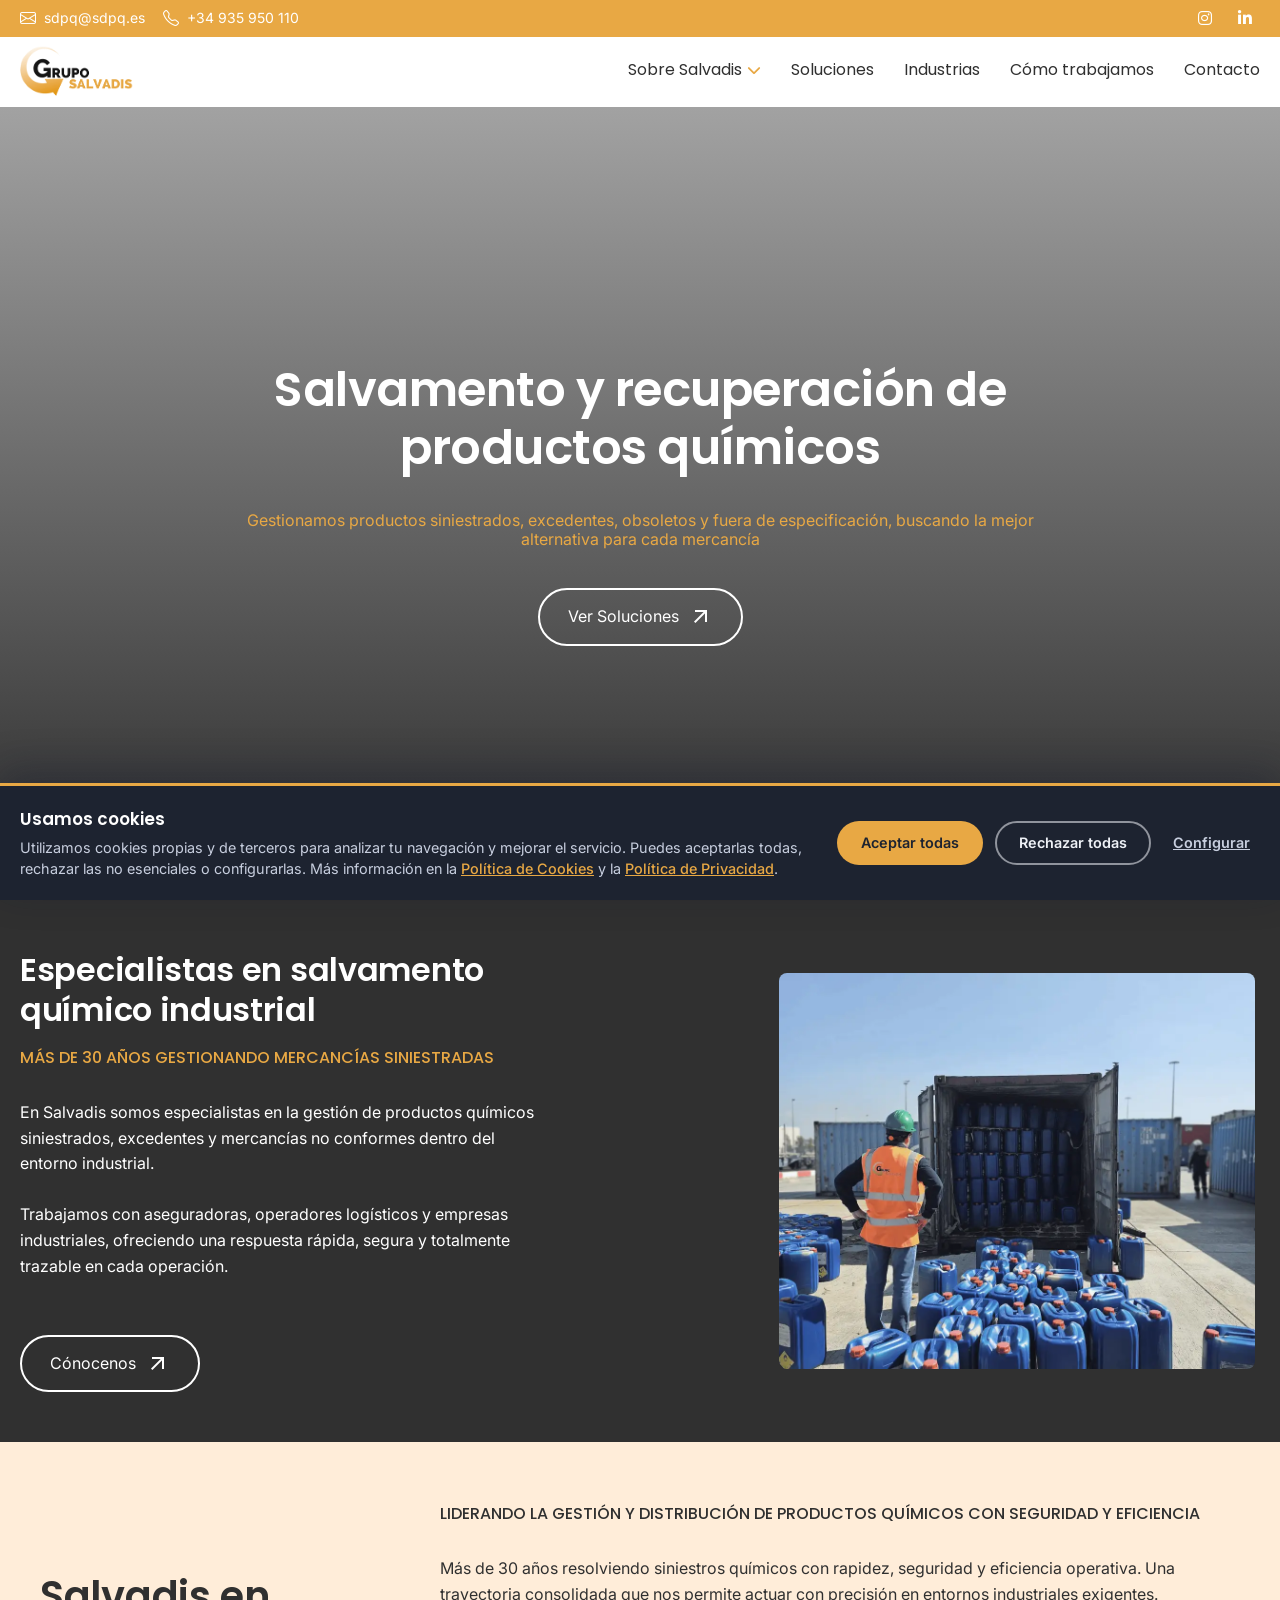
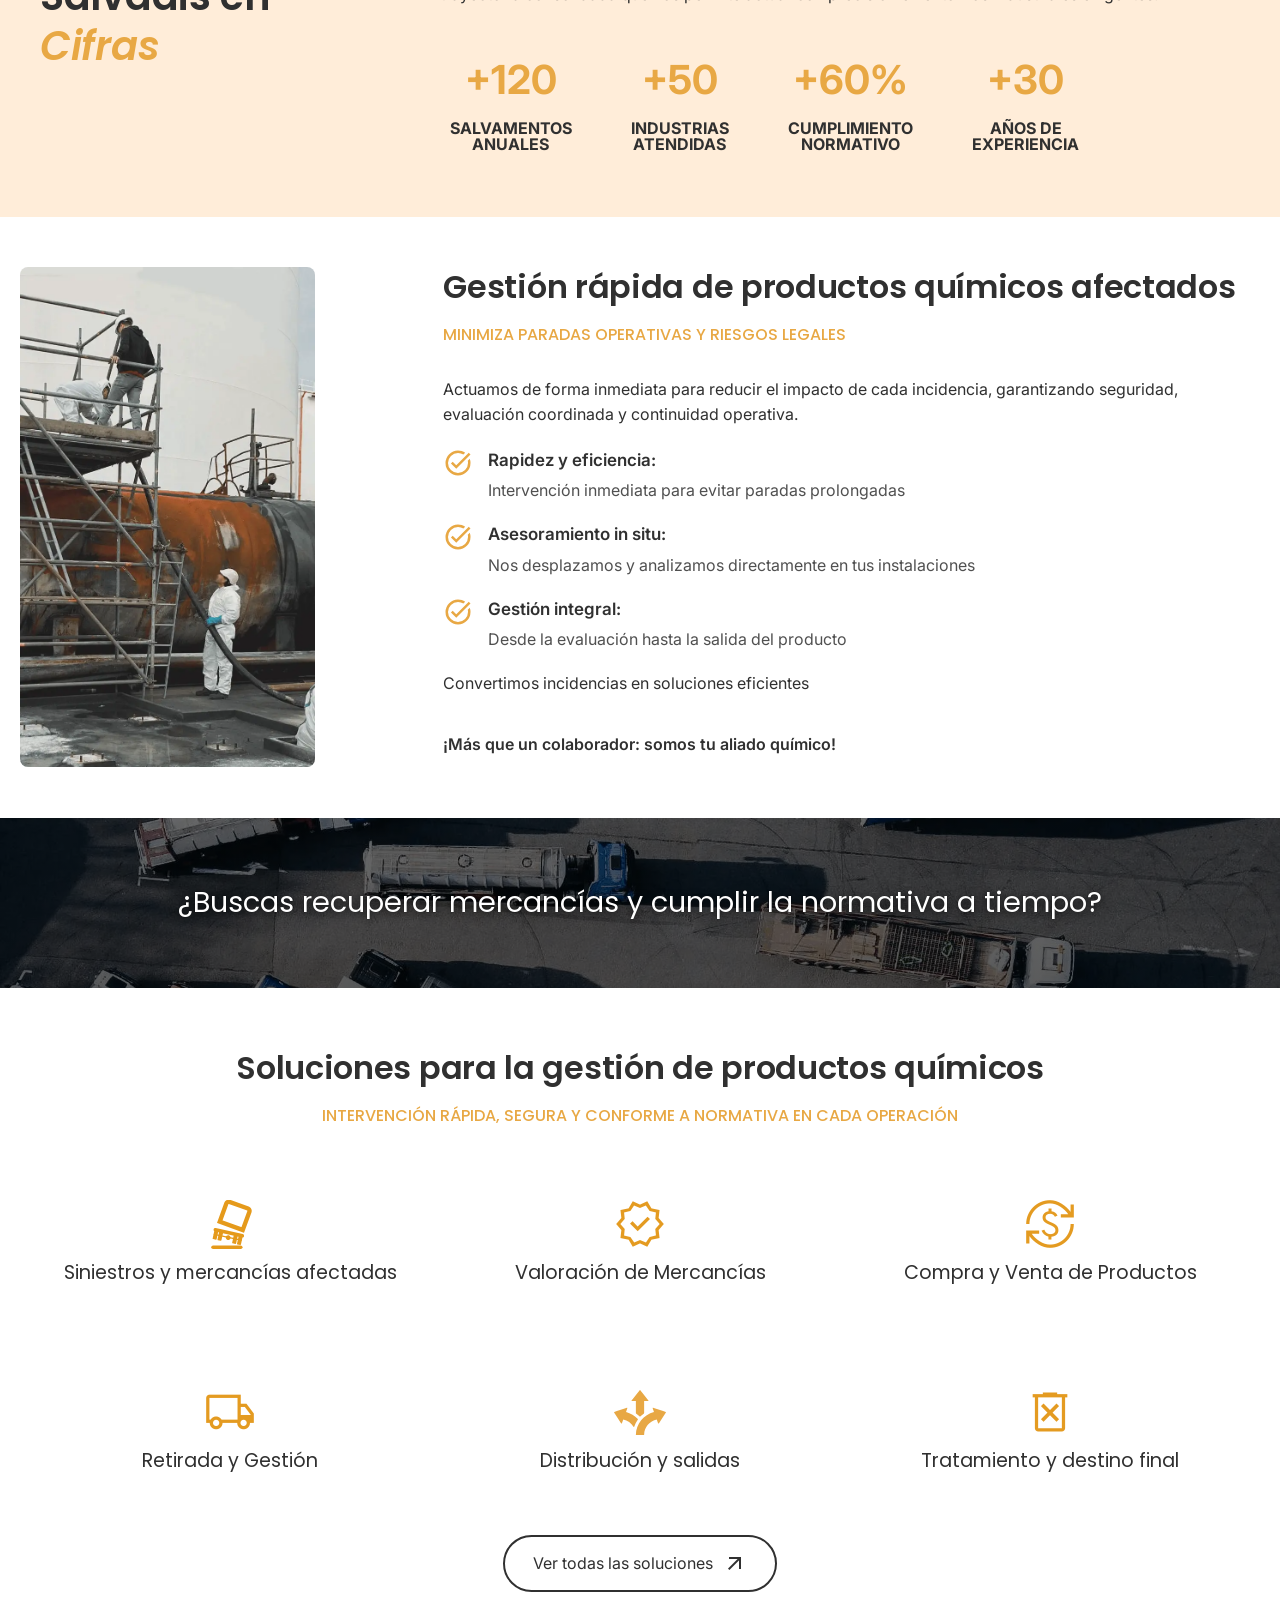
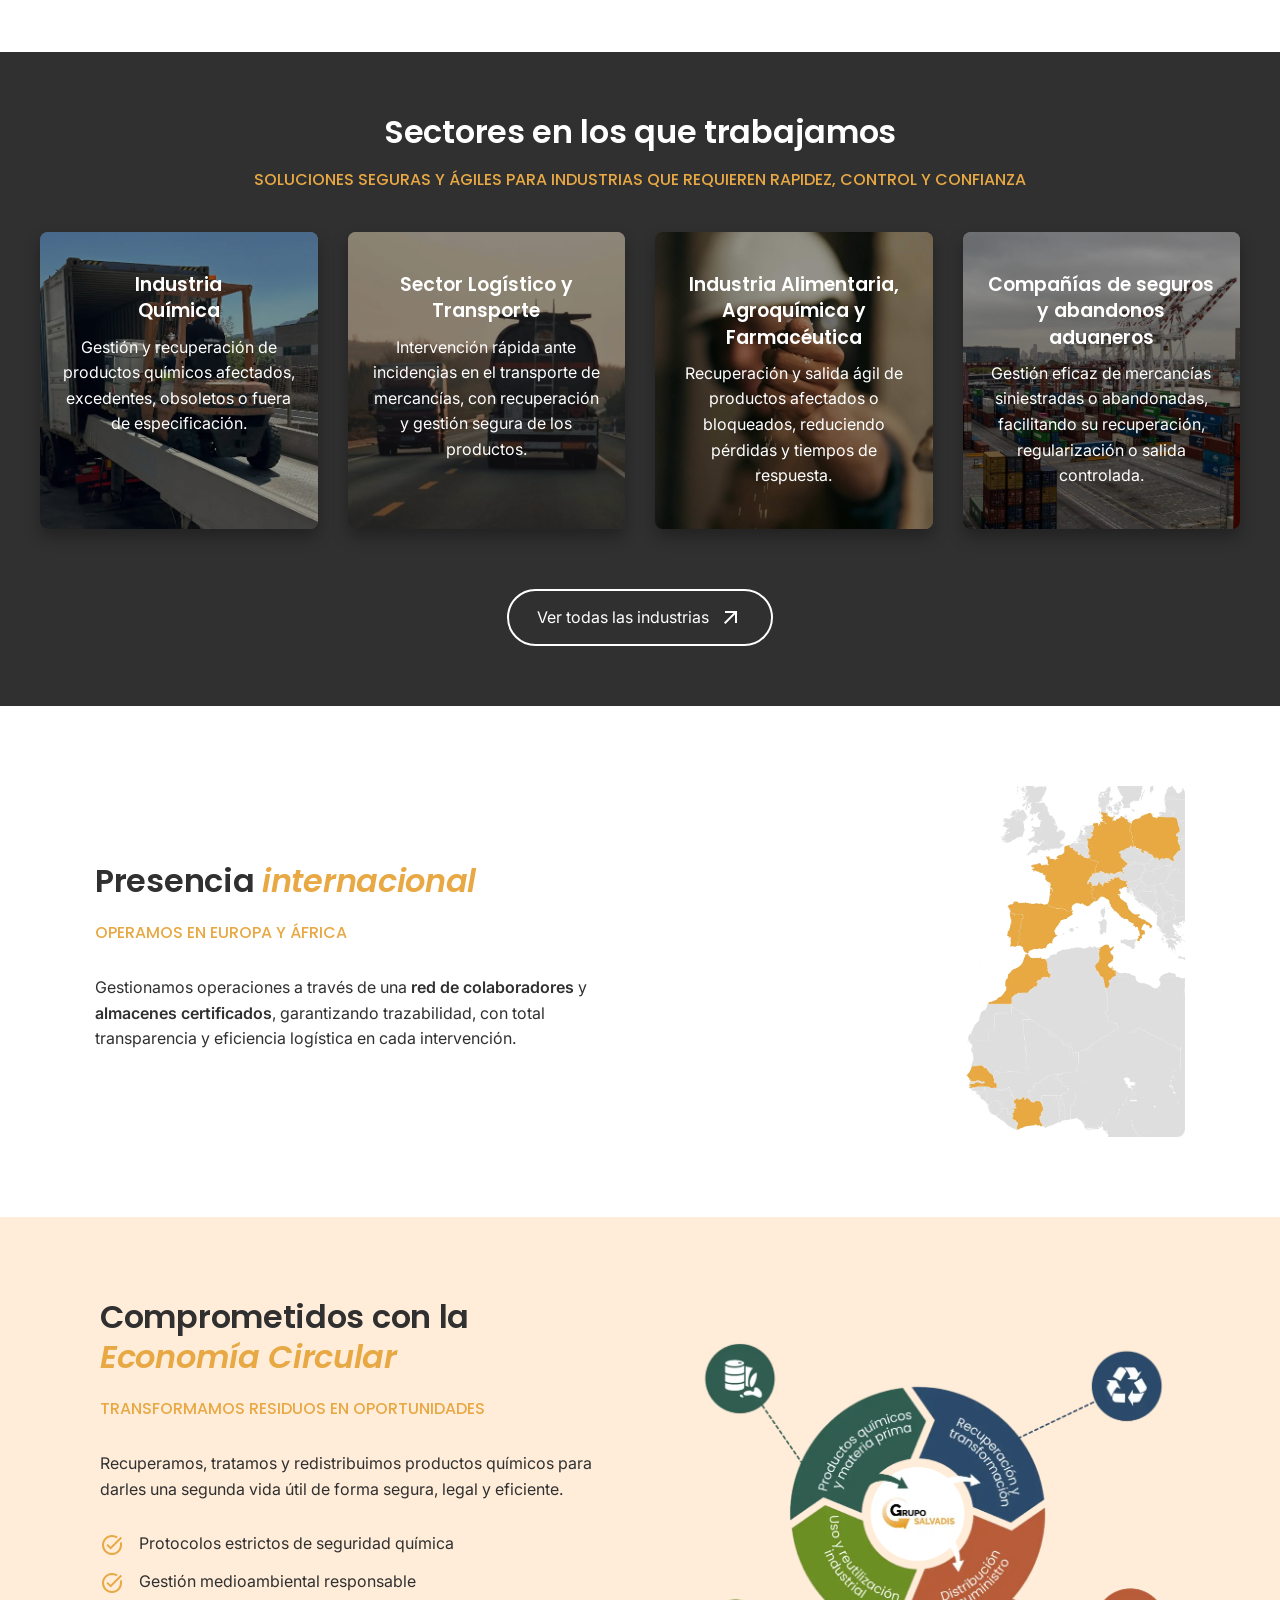
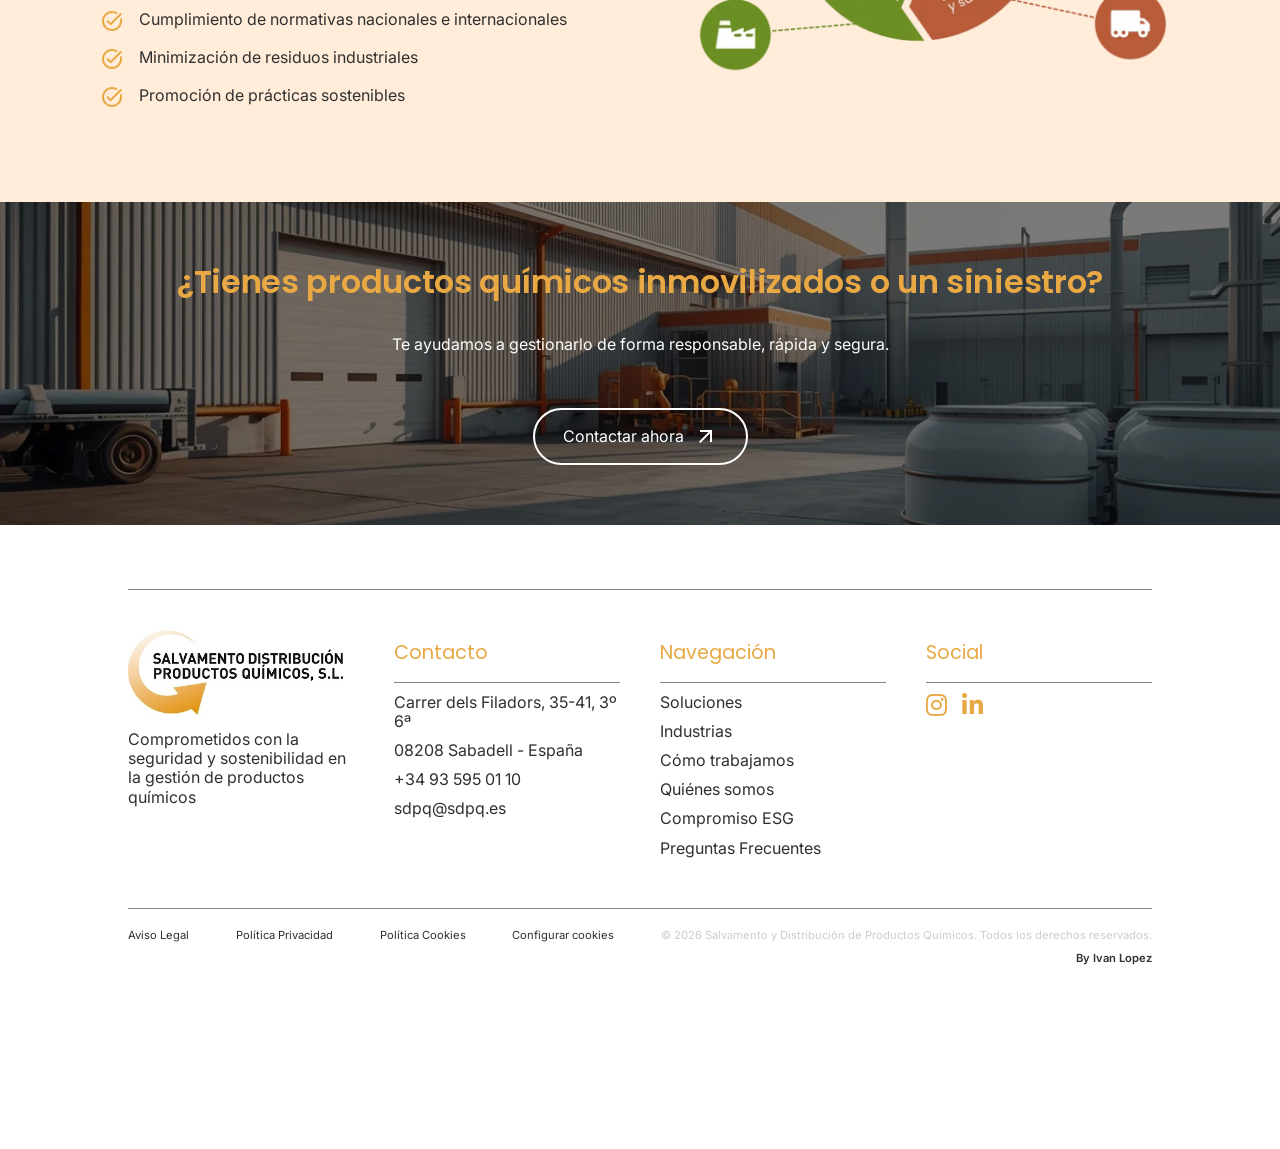
==== commit 238a73db: "Replace Google Tag Manager with cookie consent management scripts This update removes the Google Tag" ====
--- a/index.html
+++ b/index.html
@@ -31,14 +31,8 @@
     <!-- Favicon -->
     <link rel="icon" type="image/png" href="images/salvadis-favicon.png" />
     <meta name="theme-color" content="#E8A844" />
-    <!-- Google Tag Manager / Analytics -->
-    <script async src="https://www.googletagmanager.com/gtag/js?id=G-N59JEJ40RD"></script>
-    <script>
-        window.dataLayer = window.dataLayer || [];
-        function gtag() { dataLayer.push(arguments); }
-        gtag('js', new Date());
-        gtag('config', 'G-N59JEJ40RD');
-    </script>
+    <!-- Consentimiento de cookies: la analítica se carga solo tras aceptar -->
+    <script src="js/cookies.js"></script>
     <!-- Datos Estructurados (Schema JSON-LD) -->
     <script type="application/ld+json">
             {
@@ -57,7 +51,8 @@
     <link rel="stylesheet" href="https://cdnjs.cloudflare.com/ajax/libs/font-awesome/6.4.2/css/all.min.css">
     <link rel="stylesheet" href="https://fonts.googleapis.com/css2?family=Material+Symbols+Outlined" />
     <link rel="stylesheet" href="https://fonts.googleapis.com/css2?family=Inter:wght@300;400;500;600;700&display=swap">
-    <link rel="stylesheet" href="https://fonts.googleapis.com/css2?family=Poppins:ital,wght@0,100;0,200;0,300;0,400;0,500;0,600;0,700;0,800;0,900;1,100;1,200;1,300;1,400;1,500;1,600;1,700;1,800;1,900&family=Work+Sans:ital,wght@0,100..900;1,100..900&display=swap">
+    <link rel="stylesheet"
+        href="https://fonts.googleapis.com/css2?family=Poppins:ital,wght@0,100;0,200;0,300;0,400;0,500;0,600;0,700;0,800;0,900;1,100;1,200;1,300;1,400;1,500;1,600;1,700;1,800;1,900&family=Work+Sans:ital,wght@0,100..900;1,100..900&display=swap">
     <link rel="stylesheet" href="css/base.css">
     <link rel="stylesheet" href="css/header.css">
     <link rel="stylesheet" href="css/hero.css">
@@ -65,6 +60,7 @@
     <link rel="stylesheet" href="css/sections.css">
     <link rel="stylesheet" href="css/cta-footer.css">
     <link rel="stylesheet" href="css/responsive.css">
+    <link rel="stylesheet" href="css/cookies.css">
     <!-- Iconos -->
     <link rel="stylesheet" href="https://fonts.googleapis.com/icon?family=Material+Icons">
     <link rel="stylesheet" href="https://cdn.jsdelivr.net/npm/bootstrap-icons@1.11.3/font/bootstrap-icons.min.css">
@@ -340,7 +336,8 @@
             <div class="cards-grid">
                 <article class="card-box ind-quimica">
                     <h4><strong>Industria<br> Química</strong></h4>
-                    <p>Gestión y recuperación de productos químicos afectados, excedentes, obsoletos o fuera de especificación.</p>
+                    <p>Gestión y recuperación de productos químicos afectados, excedentes, obsoletos o fuera de
+                        especificación.</p>
                 </article>
 
                 <article class="card-box ind-logistica">
@@ -482,6 +479,9 @@
             <div>
                 <p><a href="politica-de-cookies" title="Política Cookies" class="politica">Política Cookies</a></p>
             </div>
+            <div>
+                <p><a href="#" class="politica" data-ck="config" title="Configurar cookies">Configurar cookies</a></p>
+            </div>
             <div class="copy">
                 <p>&copy; <span id="year"></span> Salvamento y Distribución de Productos Químicos. Todos los derechos
                     reservados.</p>
--- a/css/cookies.css
+++ b/css/cookies.css
@@ -0,0 +1,407 @@
+/* ==========================================================================
+   Banner de cookies y panel de preferencias
+   ========================================================================== */
+
+:root {
+    --ck-accent: #E8A844;
+    --ck-accent-dark: #cf9130;
+    --ck-ink: #1d2330;
+    --ck-ink-soft: #3a4256;
+    --ck-text: #303030;
+    --ck-muted: #6b7280;
+    --ck-line: #e5e7eb;
+    --ck-surface: #ffffff;
+    --ck-radius: 14px;
+    --ck-shadow: 0 18px 50px rgba(15, 23, 42, 0.28);
+    --ck-z-banner: 10050;
+    --ck-z-modal: 10060;
+}
+
+body.ck-banner-open {
+    padding-bottom: 148px;
+}
+
+body.ck-locked {
+    overflow: hidden;
+}
+
+/* ---------------------------------------------------------------- Banner */
+
+.cookie-banner {
+    position: fixed;
+    left: 0;
+    right: 0;
+    bottom: 0;
+    z-index: var(--ck-z-banner);
+    background: var(--ck-ink);
+    color: #eef1f6;
+    box-shadow: 0 -12px 40px rgba(15, 23, 42, 0.32);
+    border-top: 3px solid var(--ck-accent);
+    transform: translateY(110%);
+    transition: transform 0.45s cubic-bezier(0.22, 1, 0.36, 1);
+    font-family: 'Inter', sans-serif;
+}
+
+.cookie-banner.is-visible {
+    transform: translateY(0);
+}
+
+.cookie-banner__inner {
+    max-width: var(--site-max-width, 1300px);
+    margin: 0 auto;
+    padding: 20px var(--site-gutter, 20px);
+    display: flex;
+    align-items: center;
+    gap: 28px;
+}
+
+.cookie-banner__text {
+    flex: 1 1 auto;
+}
+
+.cookie-banner__title {
+    font-family: 'Poppins', sans-serif;
+    font-size: 1.05rem;
+    font-weight: 600;
+    color: #fff;
+    margin: 0 0 4px;
+}
+
+.cookie-banner__desc {
+    margin: 0;
+    font-size: 0.9rem;
+    line-height: 1.5;
+    color: #c7cede;
+}
+
+.cookie-banner__desc a {
+    color: var(--ck-accent);
+    text-decoration: underline;
+    font-weight: 500;
+}
+
+.cookie-banner__actions {
+    display: flex;
+    align-items: center;
+    gap: 12px;
+    flex: 0 0 auto;
+}
+
+/* --------------------------------------------------------------- Botones */
+
+.ck-btn {
+    font-family: 'Inter', sans-serif;
+    font-size: 0.9rem;
+    font-weight: 600;
+    line-height: 1;
+    padding: 13px 22px;
+    border-radius: 999px;
+    border: 2px solid transparent;
+    cursor: pointer;
+    transition: background 0.2s ease, color 0.2s ease, border-color 0.2s ease, transform 0.15s ease;
+    white-space: nowrap;
+}
+
+.ck-btn:active {
+    transform: translateY(1px);
+}
+
+.ck-btn:focus-visible {
+    outline: 3px solid rgba(232, 168, 68, 0.55);
+    outline-offset: 2px;
+}
+
+.ck-btn--accept {
+    background: var(--ck-accent);
+    color: var(--ck-ink);
+}
+
+.ck-btn--accept:hover {
+    background: var(--ck-accent-dark);
+}
+
+.ck-btn--reject {
+    background: transparent;
+    color: #eef1f6;
+    border-color: rgba(238, 241, 246, 0.55);
+}
+
+.ck-btn--reject:hover {
+    background: rgba(238, 241, 246, 0.12);
+}
+
+.ck-btn--ghost {
+    background: transparent;
+    color: #c7cede;
+    text-decoration: underline;
+    padding: 13px 8px;
+}
+
+.ck-btn--ghost:hover {
+    color: #fff;
+}
+
+/* ---------------------------------------------------------------- Modal */
+
+.cookie-modal-overlay {
+    position: fixed;
+    inset: 0;
+    z-index: var(--ck-z-modal);
+    background: rgba(15, 23, 42, 0.62);
+    display: flex;
+    align-items: center;
+    justify-content: center;
+    padding: 20px;
+    opacity: 0;
+    visibility: hidden;
+    transition: opacity 0.25s ease, visibility 0.25s ease;
+}
+
+.cookie-modal-overlay.is-visible {
+    opacity: 1;
+    visibility: visible;
+}
+
+.cookie-modal {
+    width: 100%;
+    max-width: 620px;
+    max-height: 88vh;
+    overflow-y: auto;
+    background: var(--ck-surface);
+    color: var(--ck-text);
+    border-radius: var(--ck-radius);
+    box-shadow: var(--ck-shadow);
+    transform: translateY(14px) scale(0.98);
+    transition: transform 0.3s cubic-bezier(0.22, 1, 0.36, 1);
+    font-family: 'Inter', sans-serif;
+}
+
+.cookie-modal-overlay.is-visible .cookie-modal {
+    transform: translateY(0) scale(1);
+}
+
+.cookie-modal__head {
+    padding: 24px 26px 12px;
+    border-bottom: 1px solid var(--ck-line);
+}
+
+.cookie-modal__head h2 {
+    font-family: 'Poppins', sans-serif;
+    font-size: 1.3rem;
+    color: var(--ck-ink);
+    margin: 0 0 6px;
+}
+
+.cookie-modal__head p {
+    margin: 0;
+    font-size: 0.88rem;
+    color: var(--ck-muted);
+}
+
+.cookie-modal__body {
+    padding: 8px 26px 4px;
+}
+
+.cookie-cat {
+    display: flex;
+    align-items: flex-start;
+    gap: 16px;
+    padding: 16px 0;
+    border-bottom: 1px solid var(--ck-line);
+}
+
+.cookie-cat:last-child {
+    border-bottom: 0;
+}
+
+.cookie-cat__info {
+    flex: 1 1 auto;
+}
+
+.cookie-cat__name {
+    font-family: 'Poppins', sans-serif;
+    font-size: 0.98rem;
+    font-weight: 600;
+    color: var(--ck-ink);
+    margin: 0 0 2px;
+}
+
+.cookie-cat__desc {
+    margin: 0;
+    font-size: 0.85rem;
+    line-height: 1.5;
+    color: var(--ck-muted);
+}
+
+.cookie-cat__desc a {
+    color: var(--ck-accent-dark);
+}
+
+/* Interruptor */
+.ck-switch {
+    position: relative;
+    flex: 0 0 auto;
+    width: 50px;
+    height: 28px;
+    margin-top: 2px;
+}
+
+.ck-switch input {
+    position: absolute;
+    opacity: 0;
+    width: 100%;
+    height: 100%;
+    margin: 0;
+    cursor: pointer;
+}
+
+.ck-switch__track {
+    position: absolute;
+    inset: 0;
+    background: #cbd2df;
+    border-radius: 999px;
+    transition: background 0.2s ease;
+    pointer-events: none;
+}
+
+.ck-switch__track::after {
+    content: "";
+    position: absolute;
+    top: 3px;
+    left: 3px;
+    width: 22px;
+    height: 22px;
+    background: #fff;
+    border-radius: 50%;
+    box-shadow: 0 1px 3px rgba(0, 0, 0, 0.3);
+    transition: transform 0.2s ease;
+}
+
+.ck-switch input:checked + .ck-switch__track {
+    background: var(--ck-accent);
+}
+
+.ck-switch input:checked + .ck-switch__track::after {
+    transform: translateX(22px);
+}
+
+.ck-switch input:disabled {
+    cursor: not-allowed;
+}
+
+.ck-switch input:disabled + .ck-switch__track {
+    background: var(--ck-accent);
+    opacity: 0.6;
+}
+
+.ck-switch input:focus-visible + .ck-switch__track {
+    outline: 3px solid rgba(232, 168, 68, 0.55);
+    outline-offset: 2px;
+}
+
+.cookie-modal__foot {
+    display: flex;
+    align-items: center;
+    justify-content: flex-end;
+    gap: 12px;
+    padding: 16px 26px 24px;
+    flex-wrap: wrap;
+}
+
+.cookie-modal .ck-btn--reject {
+    color: var(--ck-ink-soft);
+    border-color: #cbd2df;
+}
+
+.cookie-modal .ck-btn--reject:hover {
+    background: #f3f4f6;
+}
+
+/* --------------------------------------------------- Embeds con consentimiento */
+
+.consent-embed {
+    position: relative;
+}
+
+.consent-embed__placeholder {
+    display: flex;
+    flex-direction: column;
+    align-items: center;
+    justify-content: center;
+    text-align: center;
+    gap: 10px;
+    min-height: 400px;
+    padding: 30px 24px;
+    background: #f4f5f8;
+    border: 1px dashed #cbd2df;
+    border-radius: 8px;
+    color: var(--ck-text);
+}
+
+.consent-embed__placeholder[hidden] {
+    display: none;
+}
+
+.consent-embed__placeholder i {
+    font-size: 2rem;
+    color: var(--ck-accent-dark);
+    line-height: 1;
+}
+
+.consent-embed__placeholder p {
+    margin: 0;
+    max-width: 420px;
+    font-size: 0.92rem;
+    color: var(--ck-muted);
+}
+
+.consent-embed__actions {
+    display: flex;
+    align-items: center;
+    justify-content: center;
+    gap: 10px;
+    flex-wrap: wrap;
+    margin-top: 6px;
+}
+
+.consent-embed__actions .ck-btn--ghost {
+    color: var(--ck-ink-soft);
+}
+
+.consent-embed--gated iframe[data-consent-src] {
+    display: none;
+}
+
+/* ----------------------------------------------------------- Responsive */
+
+@media (max-width: 900px) {
+    body.ck-banner-open {
+        padding-bottom: 210px;
+    }
+
+    .cookie-banner__inner {
+        flex-direction: column;
+        align-items: stretch;
+        gap: 16px;
+    }
+
+    .cookie-banner__actions {
+        justify-content: stretch;
+        flex-wrap: wrap;
+    }
+
+    .cookie-banner__actions .ck-btn {
+        flex: 1 1 auto;
+        text-align: center;
+    }
+
+    .cookie-modal__foot {
+        flex-direction: column-reverse;
+        align-items: stretch;
+    }
+
+    .cookie-modal__foot .ck-btn {
+        width: 100%;
+        text-align: center;
+    }
+}
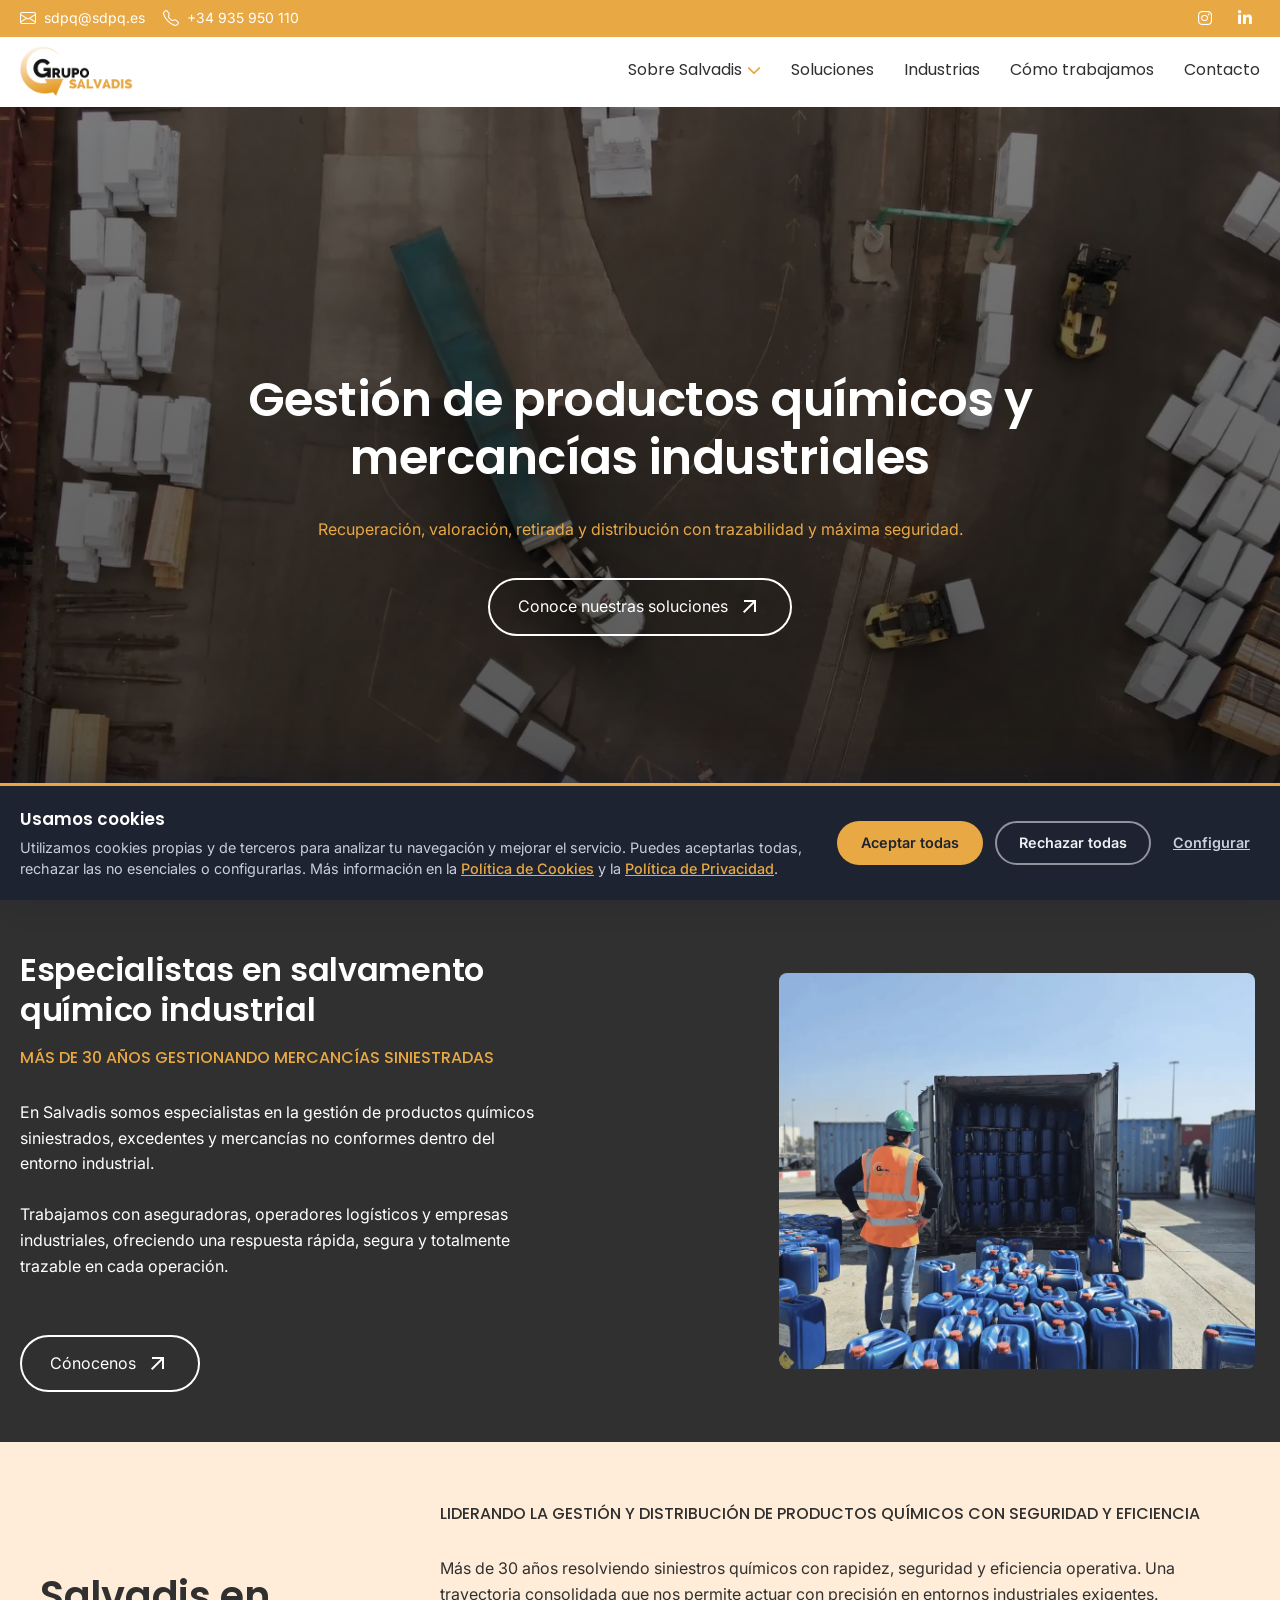
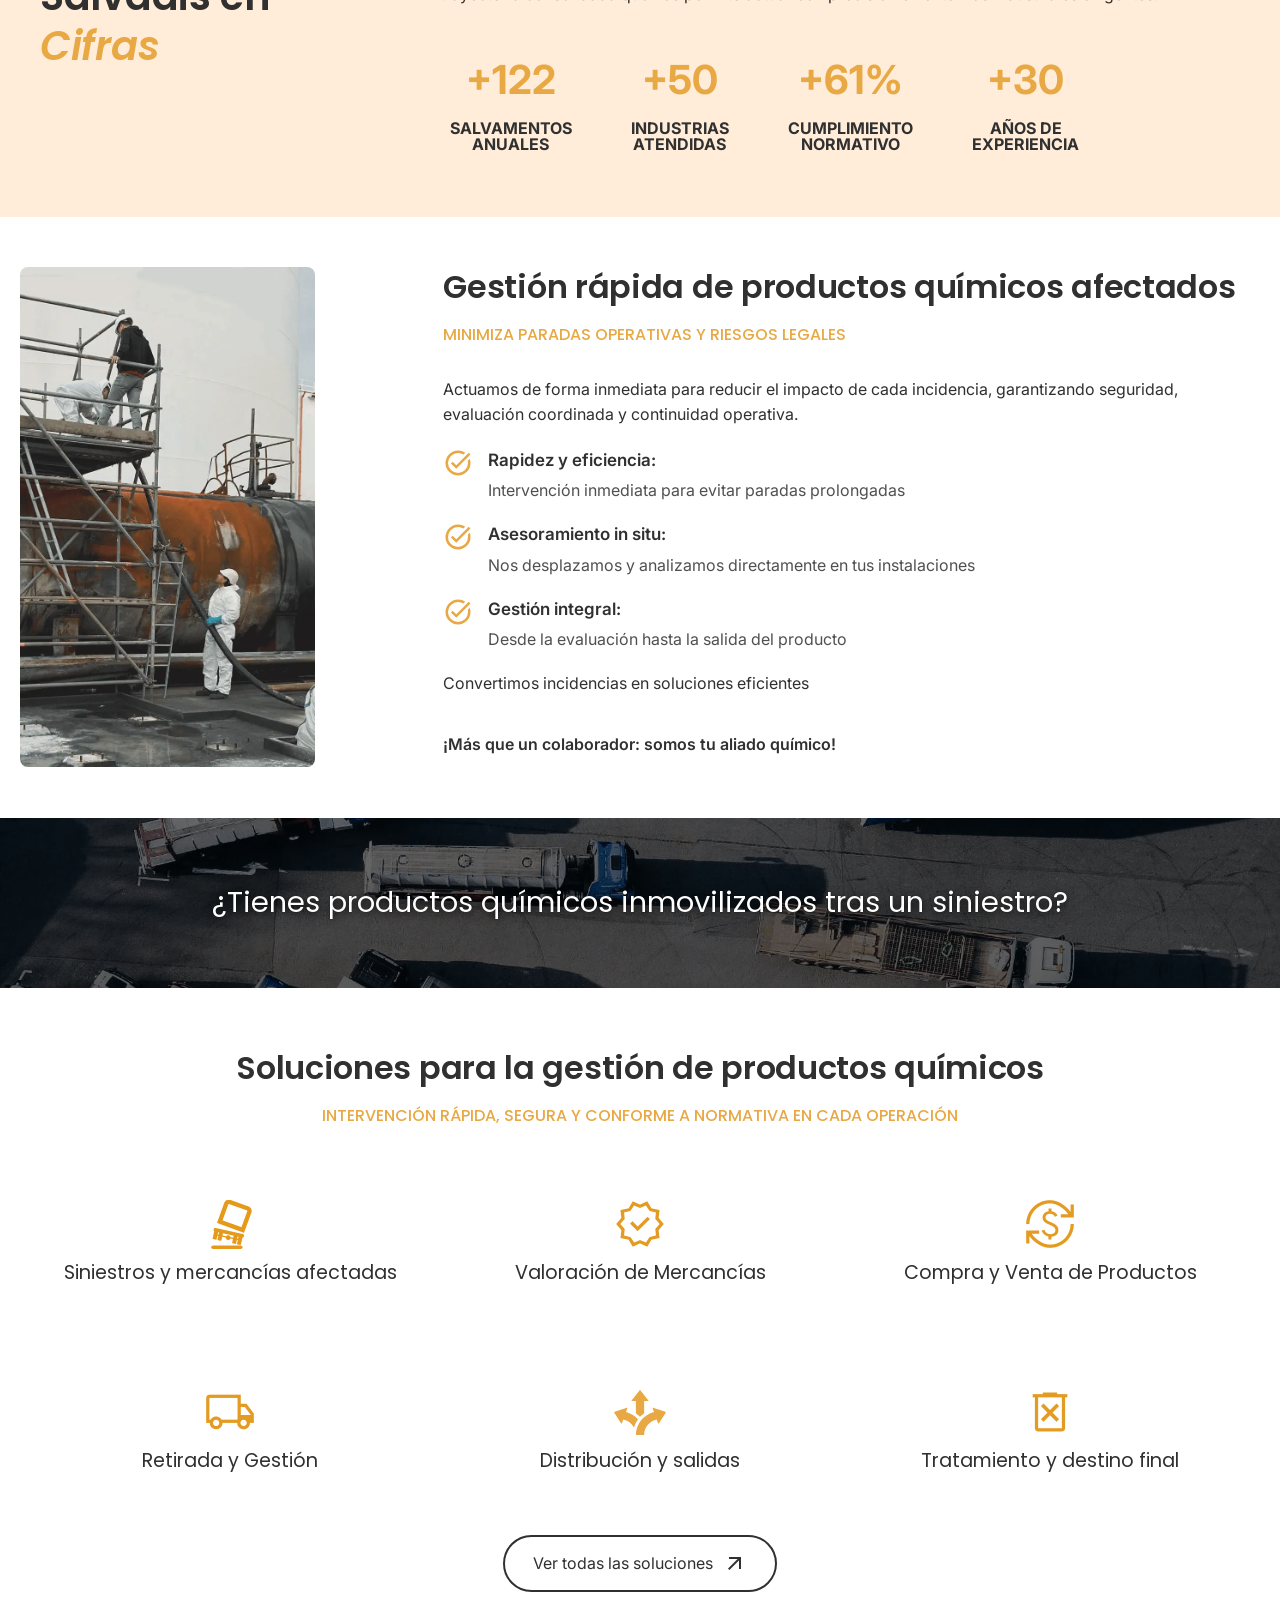
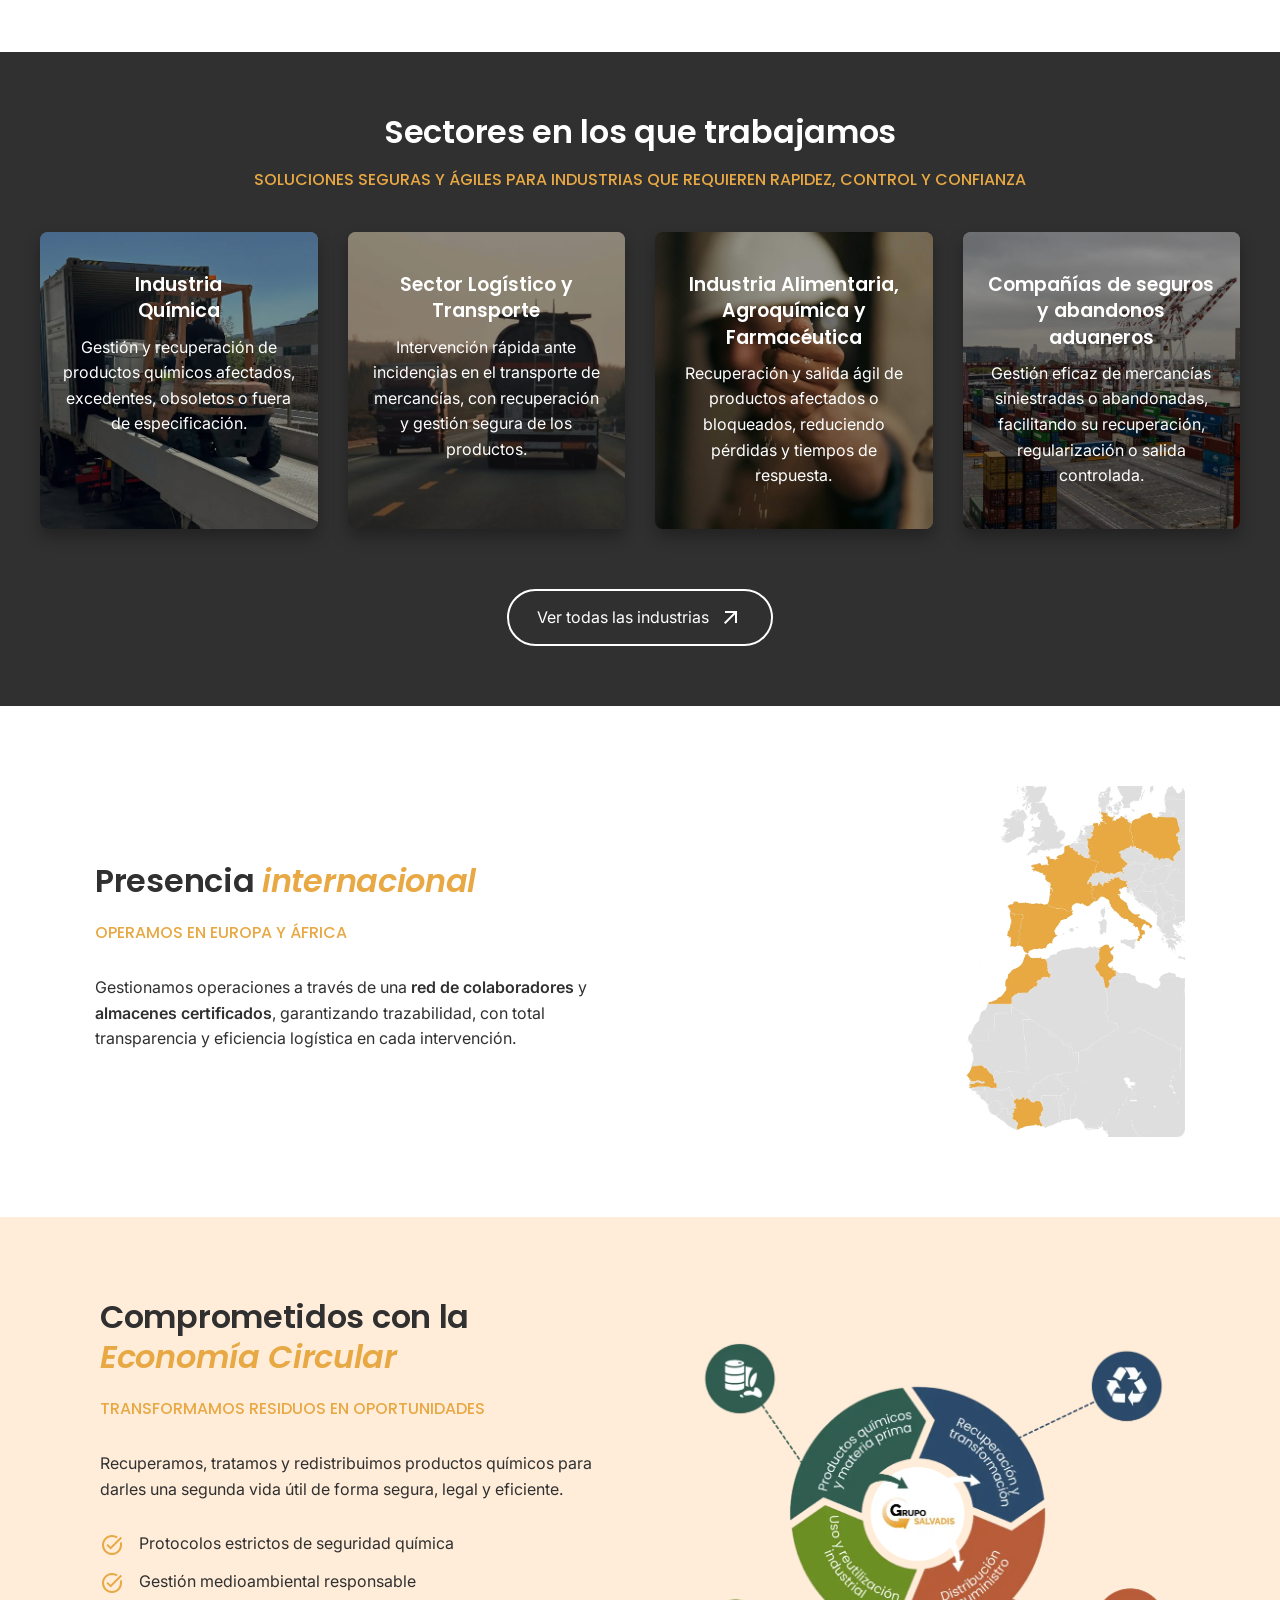
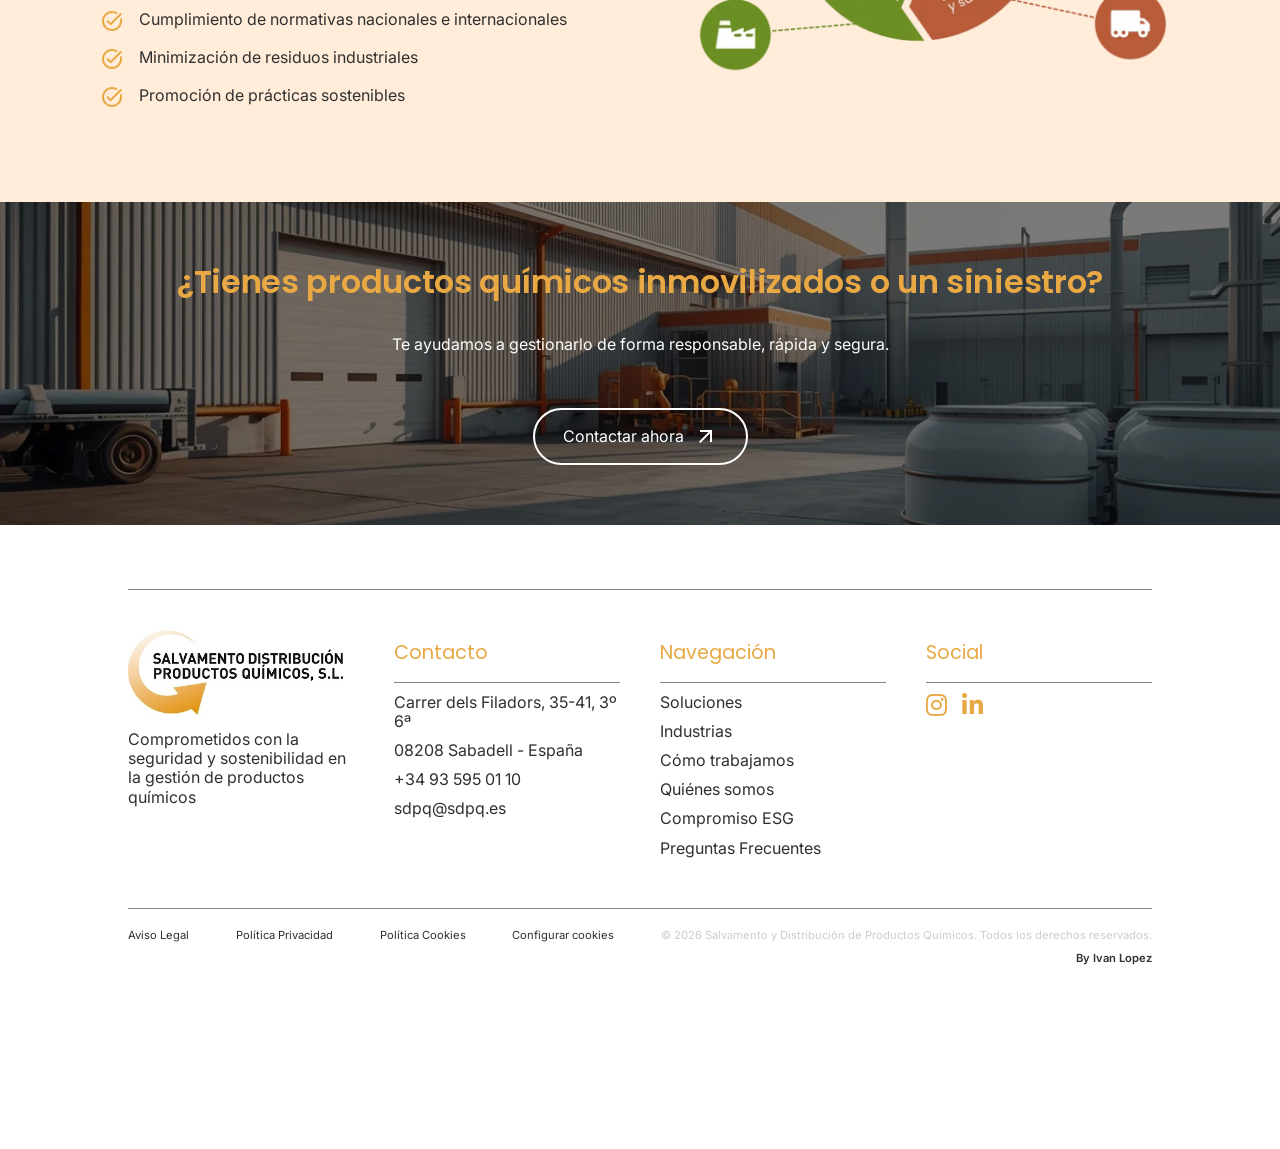
==== commit face2bc5: "Enhance hero section with video and text updates Updated the hero section to improve visual appeal a" ====
--- a/index.html
+++ b/index.html
@@ -129,10 +129,11 @@
     <!-- HERO -->
     <section class="hero">
         <!-- Video de fondo -->
-        <video autoplay muted loop playsinline class="hero-video">
+        <video autoplay muted loop playsinline preload="auto" poster="images/video-hero.webp" class="hero-video"
+            aria-hidden="true">
             <source src="videos/video-hero.mp4" type="video/mp4">
             <!-- Si el video no se carga, se muestra esta imagen -->
-            <img src="images/video-hero.webp" alt="Portada Salvadis Home" class="video-fallback">
+            <img src="images/video-hero.webp" alt="" class="video-fallback">
         </video>
 
         <!-- Capa oscura para mejorar la legibilidad del texto -->
@@ -140,11 +141,10 @@
 
         <!-- Contenido del Hero -->
         <div class="hero-content">
-            <h1>Salvamento y recuperación de productos químicos</h1>
-            <p>Gestionamos productos siniestrados, excedentes, obsoletos y fuera de especificación, buscando la mejor
-                alternativa para cada mercancía</p>
+            <h1>Gestión de productos químicos y mercancías industriales</h1>
+            <p>Recuperación, valoración, retirada y distribución con trazabilidad y máxima seguridad.</p>
             <a href="soluciones" class="btn-hero">
-                <span class="btn-text">Ver Soluciones</span>
+                <span class="btn-text">Conoce nuestras soluciones</span>
                 <span class="material-symbols-outlined">arrow_outward</span>
             </a>
         </div>
--- a/css/hero.css
+++ b/css/hero.css
@@ -23,6 +23,7 @@
     width: 100%;
     height: 100%;
     object-fit: cover;
+    z-index: 0;
 
 }
 
@@ -33,7 +34,8 @@
     left: 0;
     width: 100%;
     height: 100%;
-    background: linear-gradient(to bottom, rgba(0, 0, 0, 0.3) 0%, #303030 96%);
+    background: linear-gradient(180deg, rgba(0, 0, 0, 0.48) 0%, rgba(0, 0, 0, 0.68) 100%);
+    z-index: 1;
 
 }
 
--- a/css/responsive.css
+++ b/css/responsive.css
@@ -848,7 +848,7 @@
 }
 
 .hero {
-    background: url('images/hero-bg.jpg') center/cover no-repeat;
+    background: url('../images/video-hero.webp') center/cover no-repeat;
     /* Imagen en m�viles */
 }
 
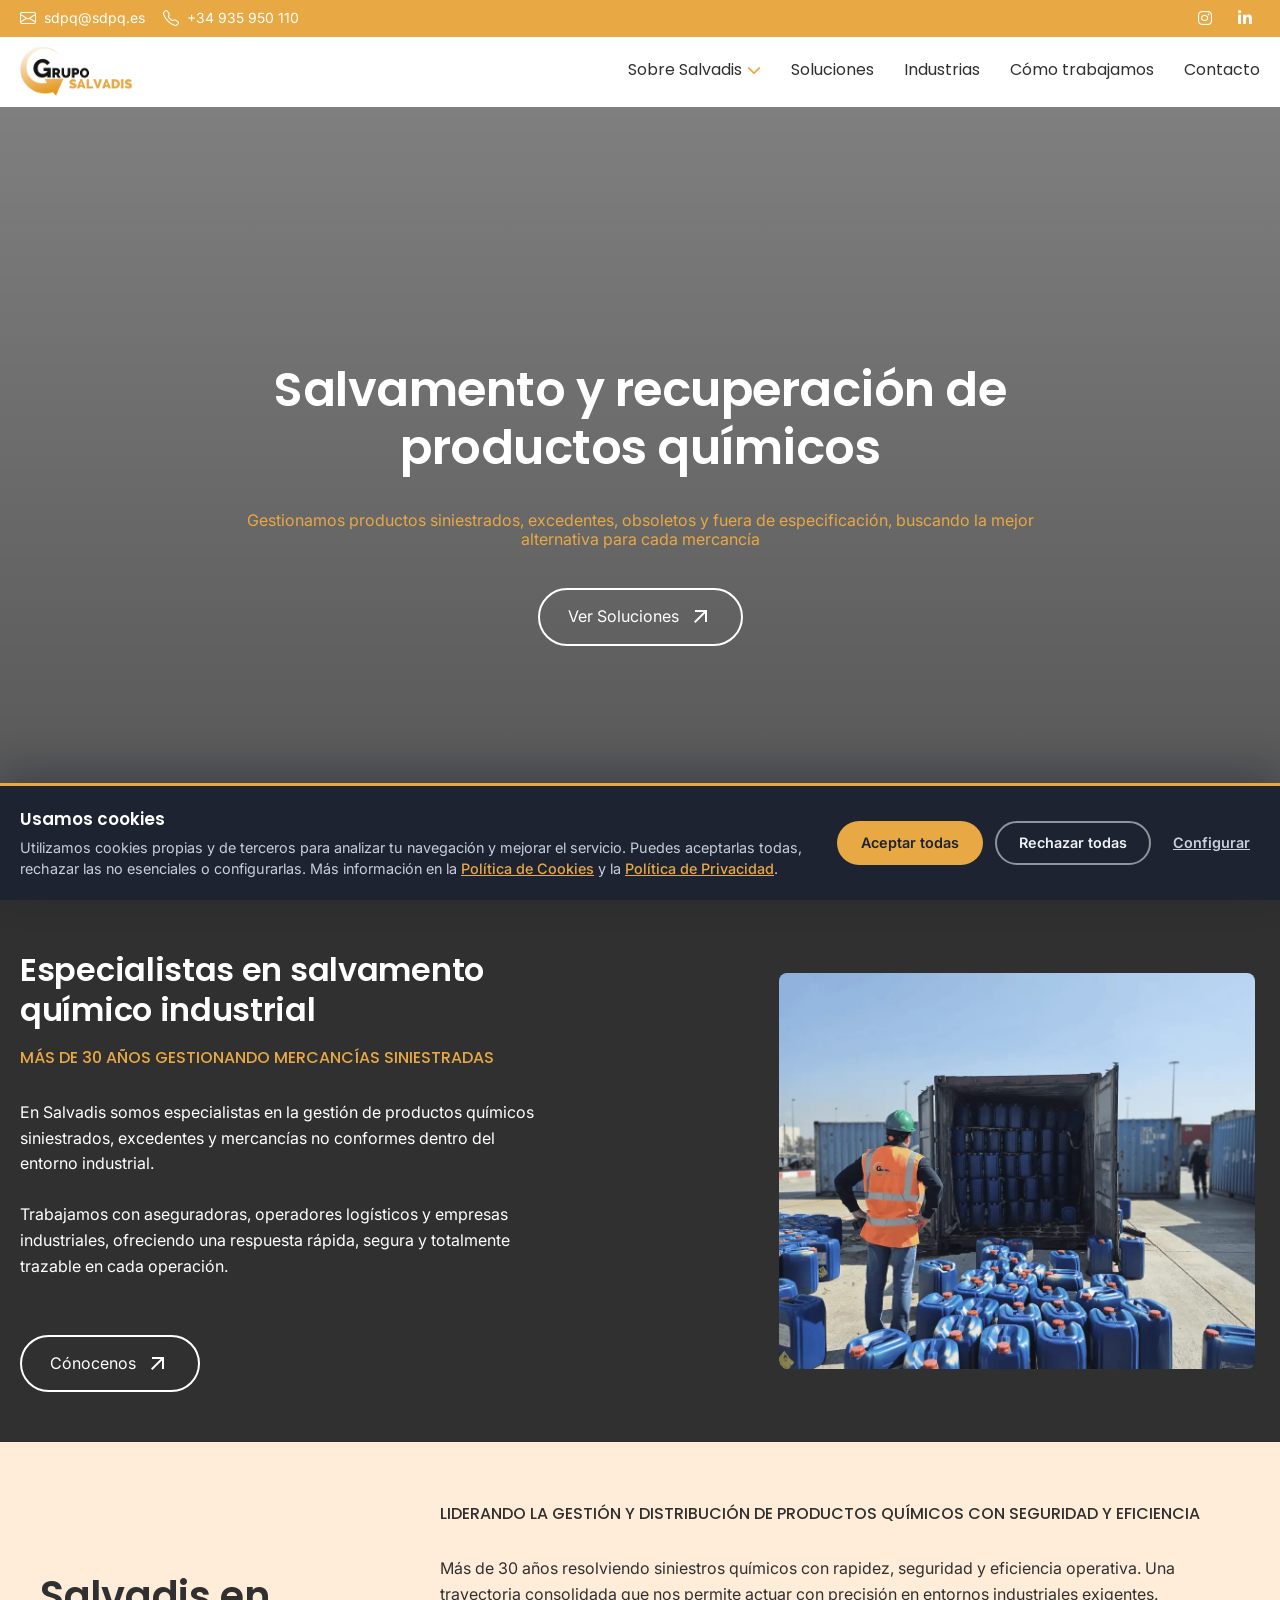
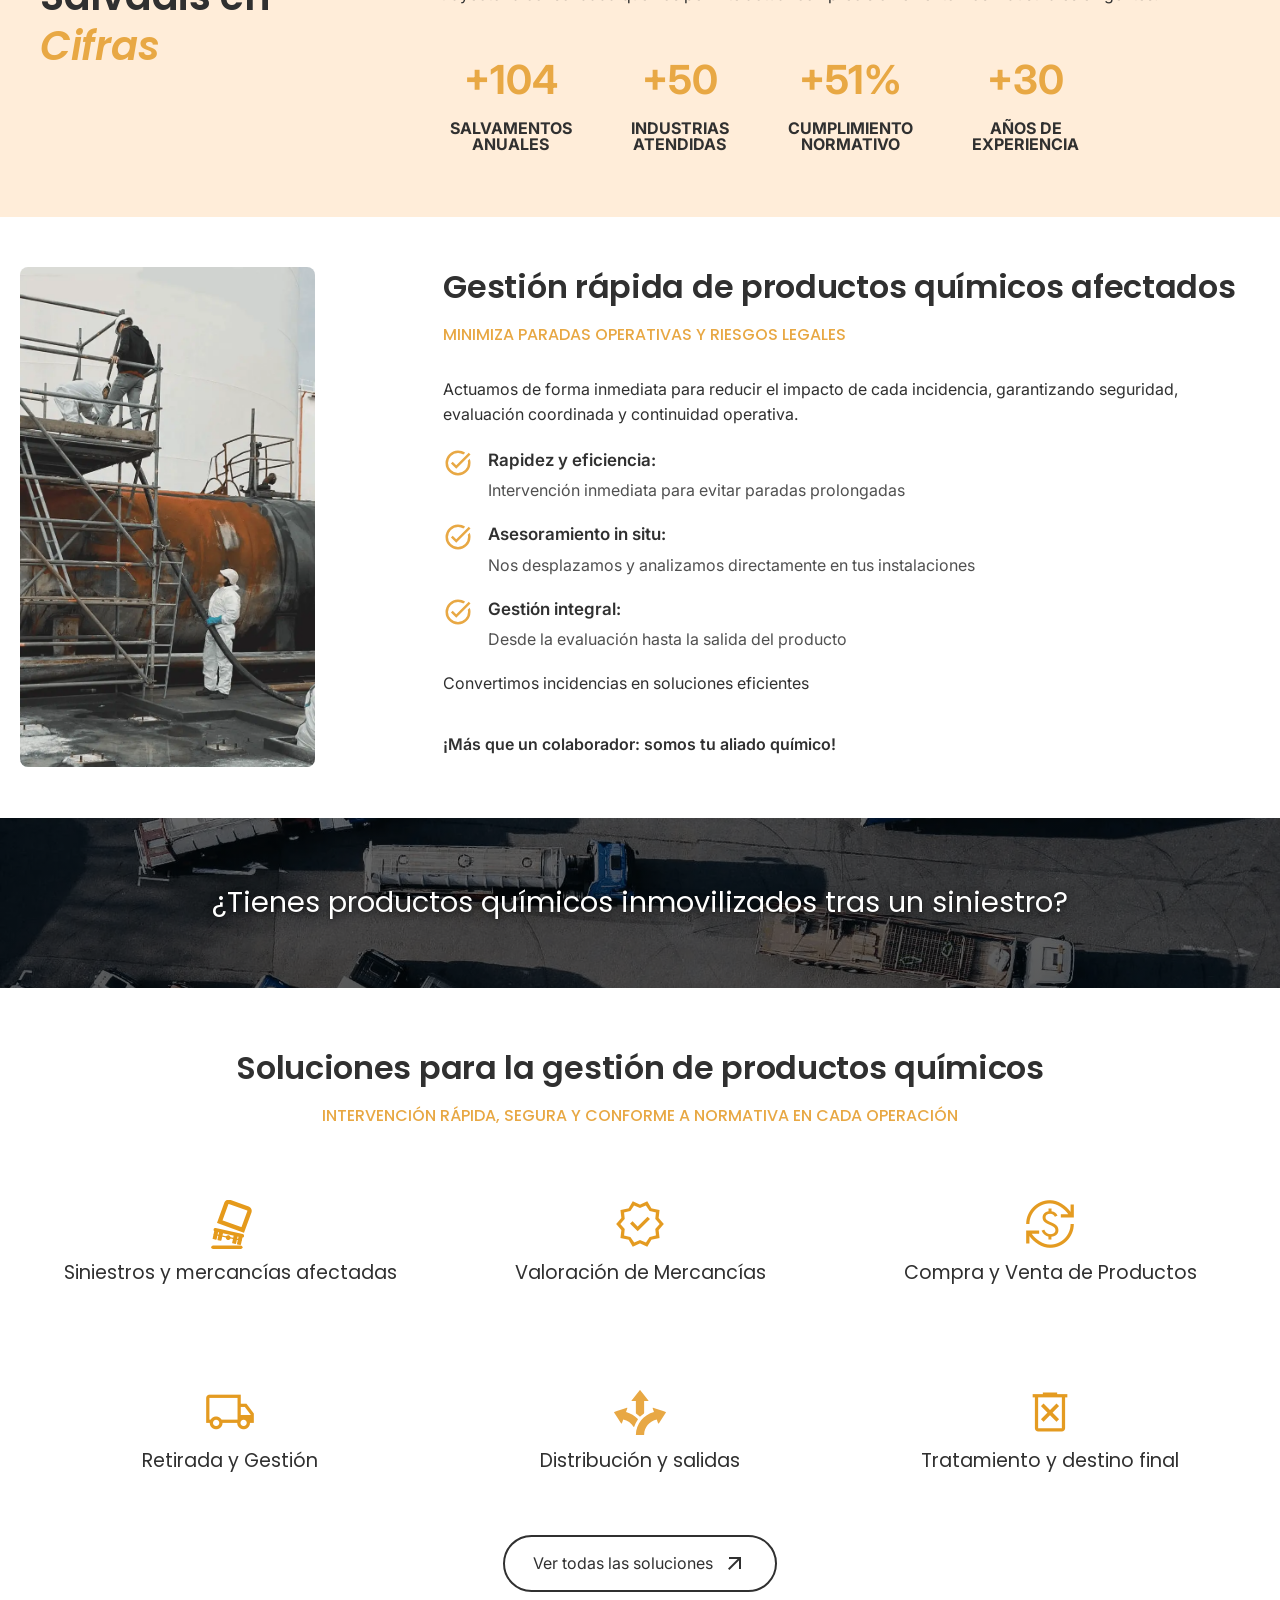
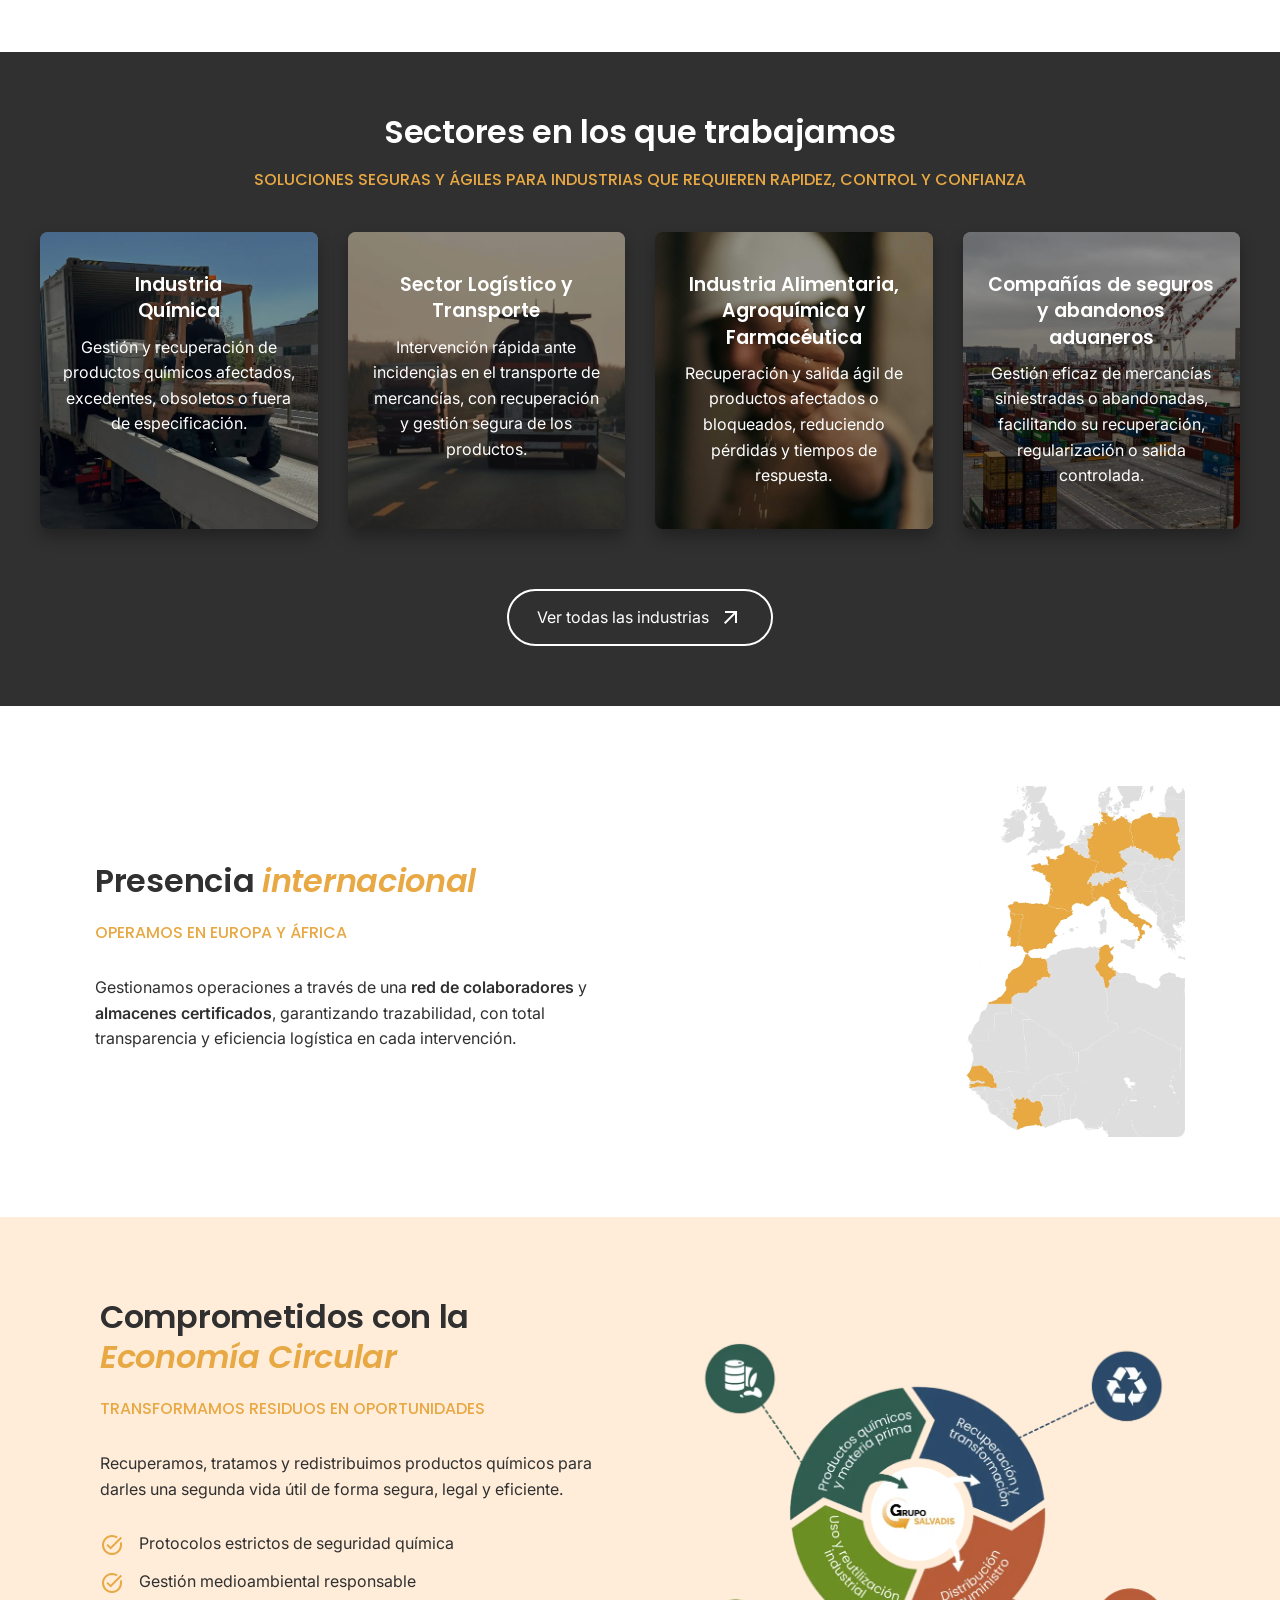
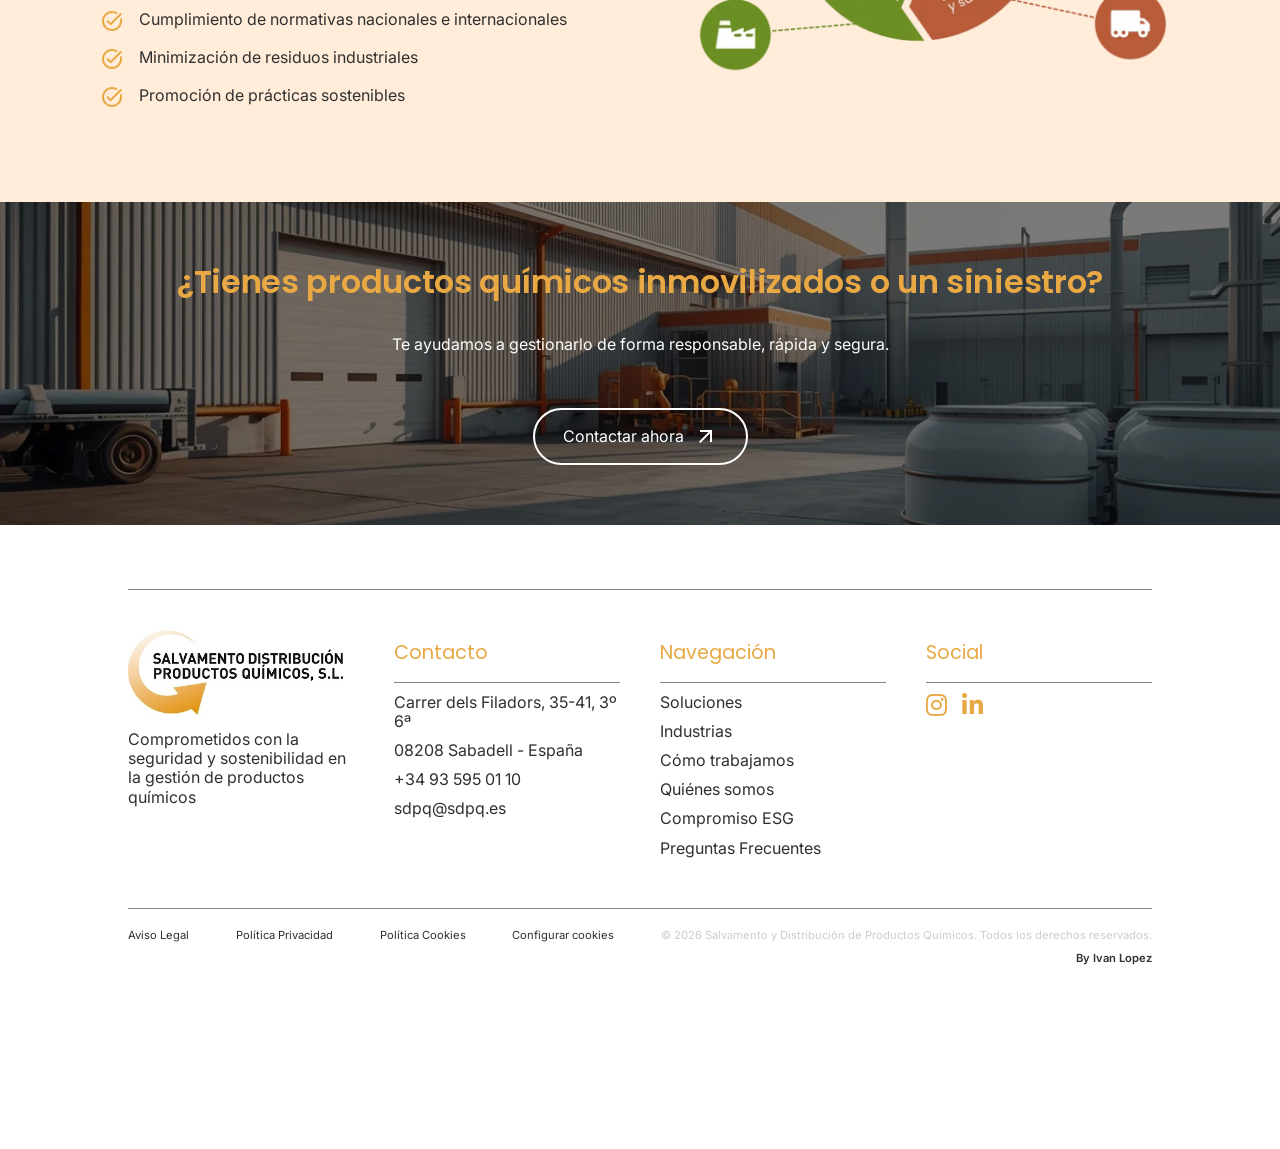
==== commit 5810eb4f: "Hero Home" ====
--- a/index.html
+++ b/index.html
@@ -129,11 +129,10 @@
     <!-- HERO -->
     <section class="hero">
         <!-- Video de fondo -->
-        <video autoplay muted loop playsinline preload="auto" poster="images/video-hero.webp" class="hero-video"
-            aria-hidden="true">
+        <video autoplay muted loop playsinline class="hero-video">
             <source src="videos/video-hero.mp4" type="video/mp4">
             <!-- Si el video no se carga, se muestra esta imagen -->
-            <img src="images/video-hero.webp" alt="" class="video-fallback">
+            <img src="images/video-hero.webp" alt="Portada Salvadis Home" class="video-fallback">
         </video>
 
         <!-- Capa oscura para mejorar la legibilidad del texto -->
@@ -141,10 +140,10 @@
 
         <!-- Contenido del Hero -->
         <div class="hero-content">
-            <h1>Gestión de productos químicos y mercancías industriales</h1>
-            <p>Recuperación, valoración, retirada y distribución con trazabilidad y máxima seguridad.</p>
+            <h1>Salvamento y recuperación de productos químicos</h1>
+            <p>Gestionamos productos siniestrados, excedentes, obsoletos y fuera de especificación, buscando la mejor alternativa para cada mercancía</p>
             <a href="soluciones" class="btn-hero">
-                <span class="btn-text">Conoce nuestras soluciones</span>
+                <span class="btn-text">Ver Soluciones</span>
                 <span class="material-symbols-outlined">arrow_outward</span>
             </a>
         </div>
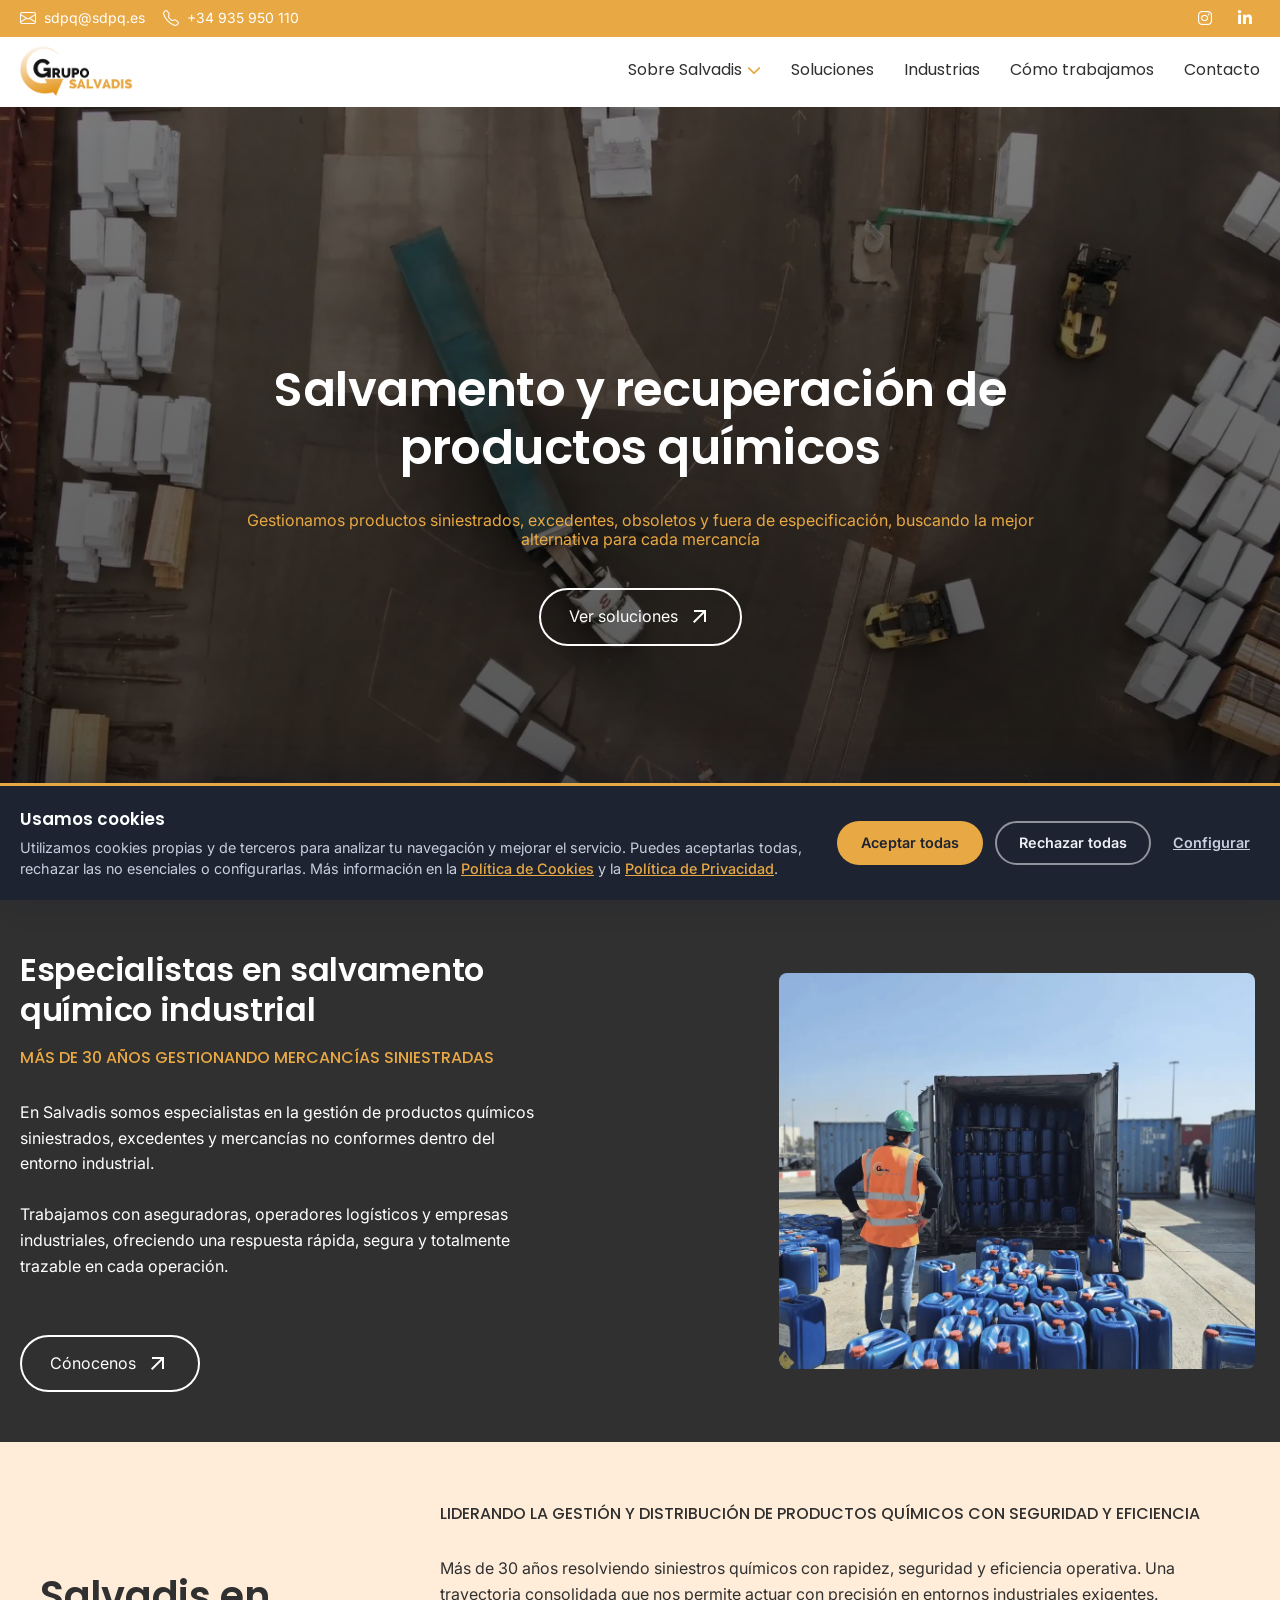
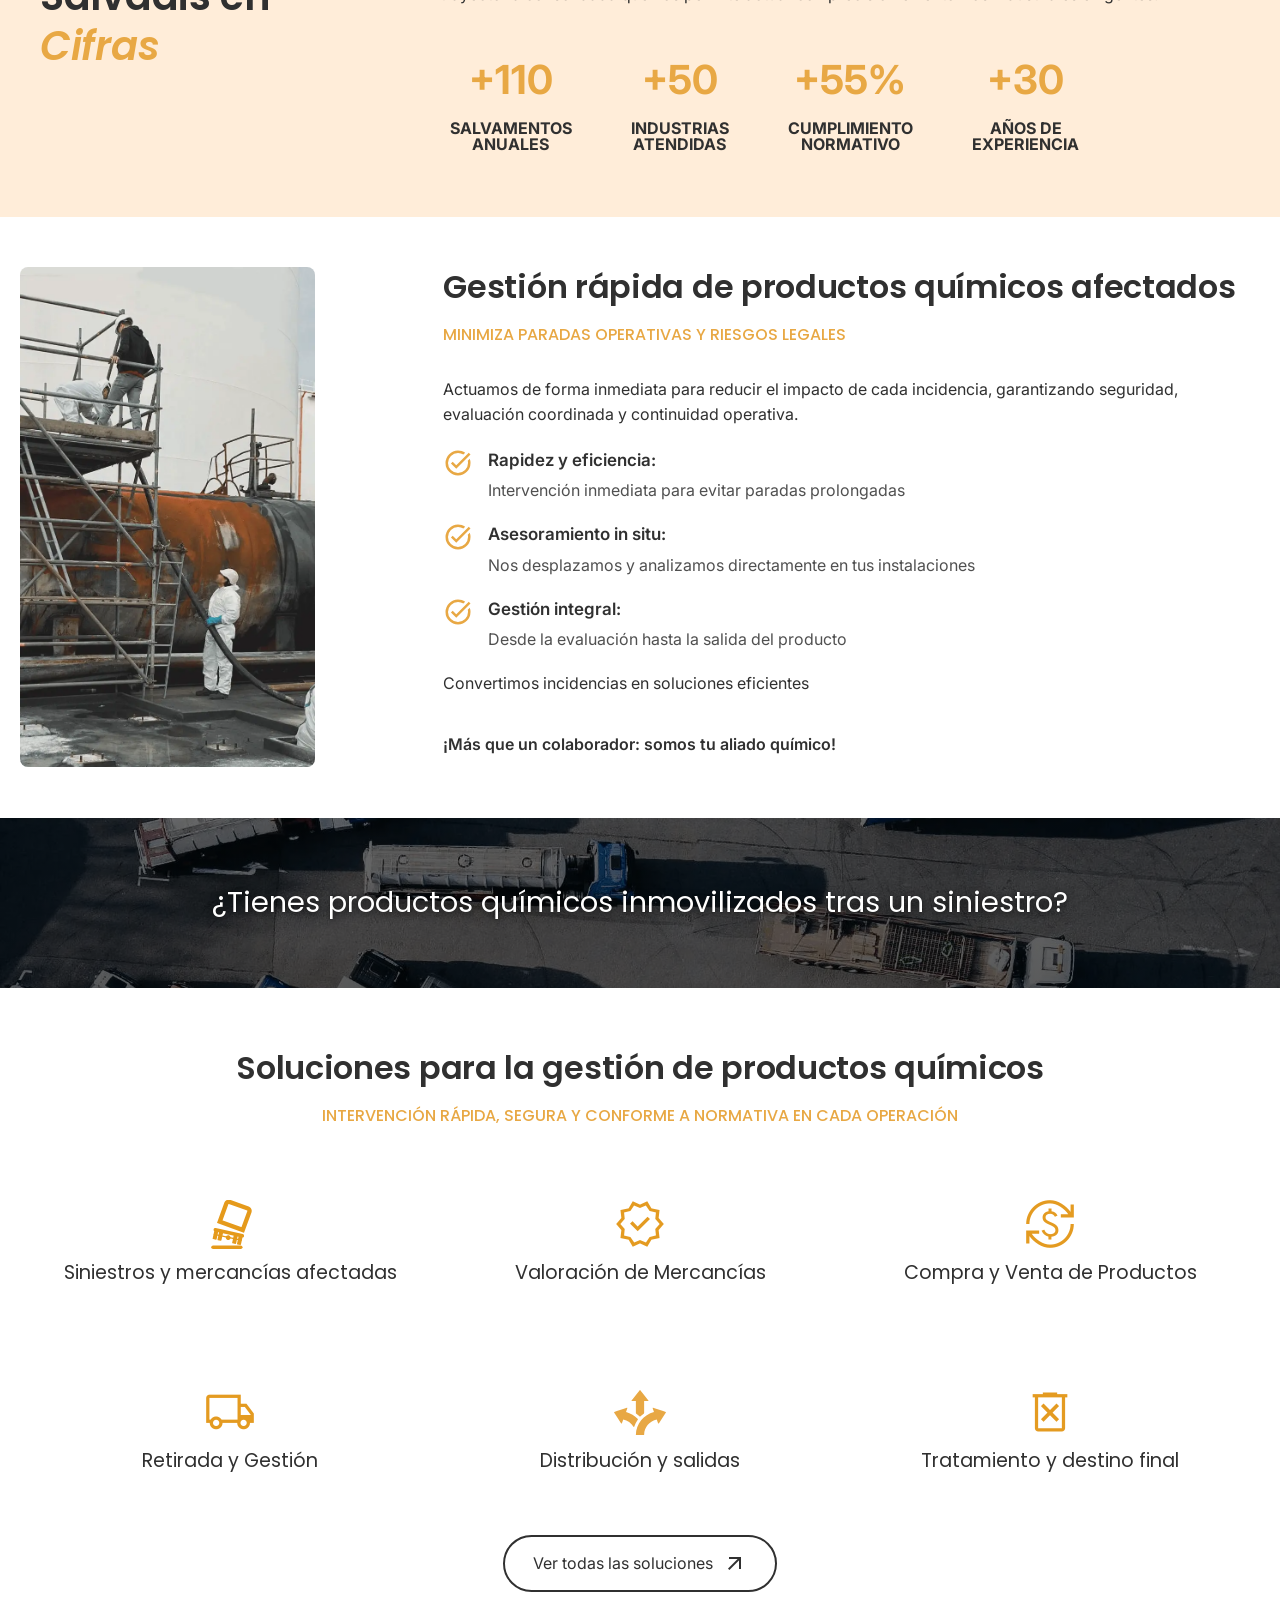
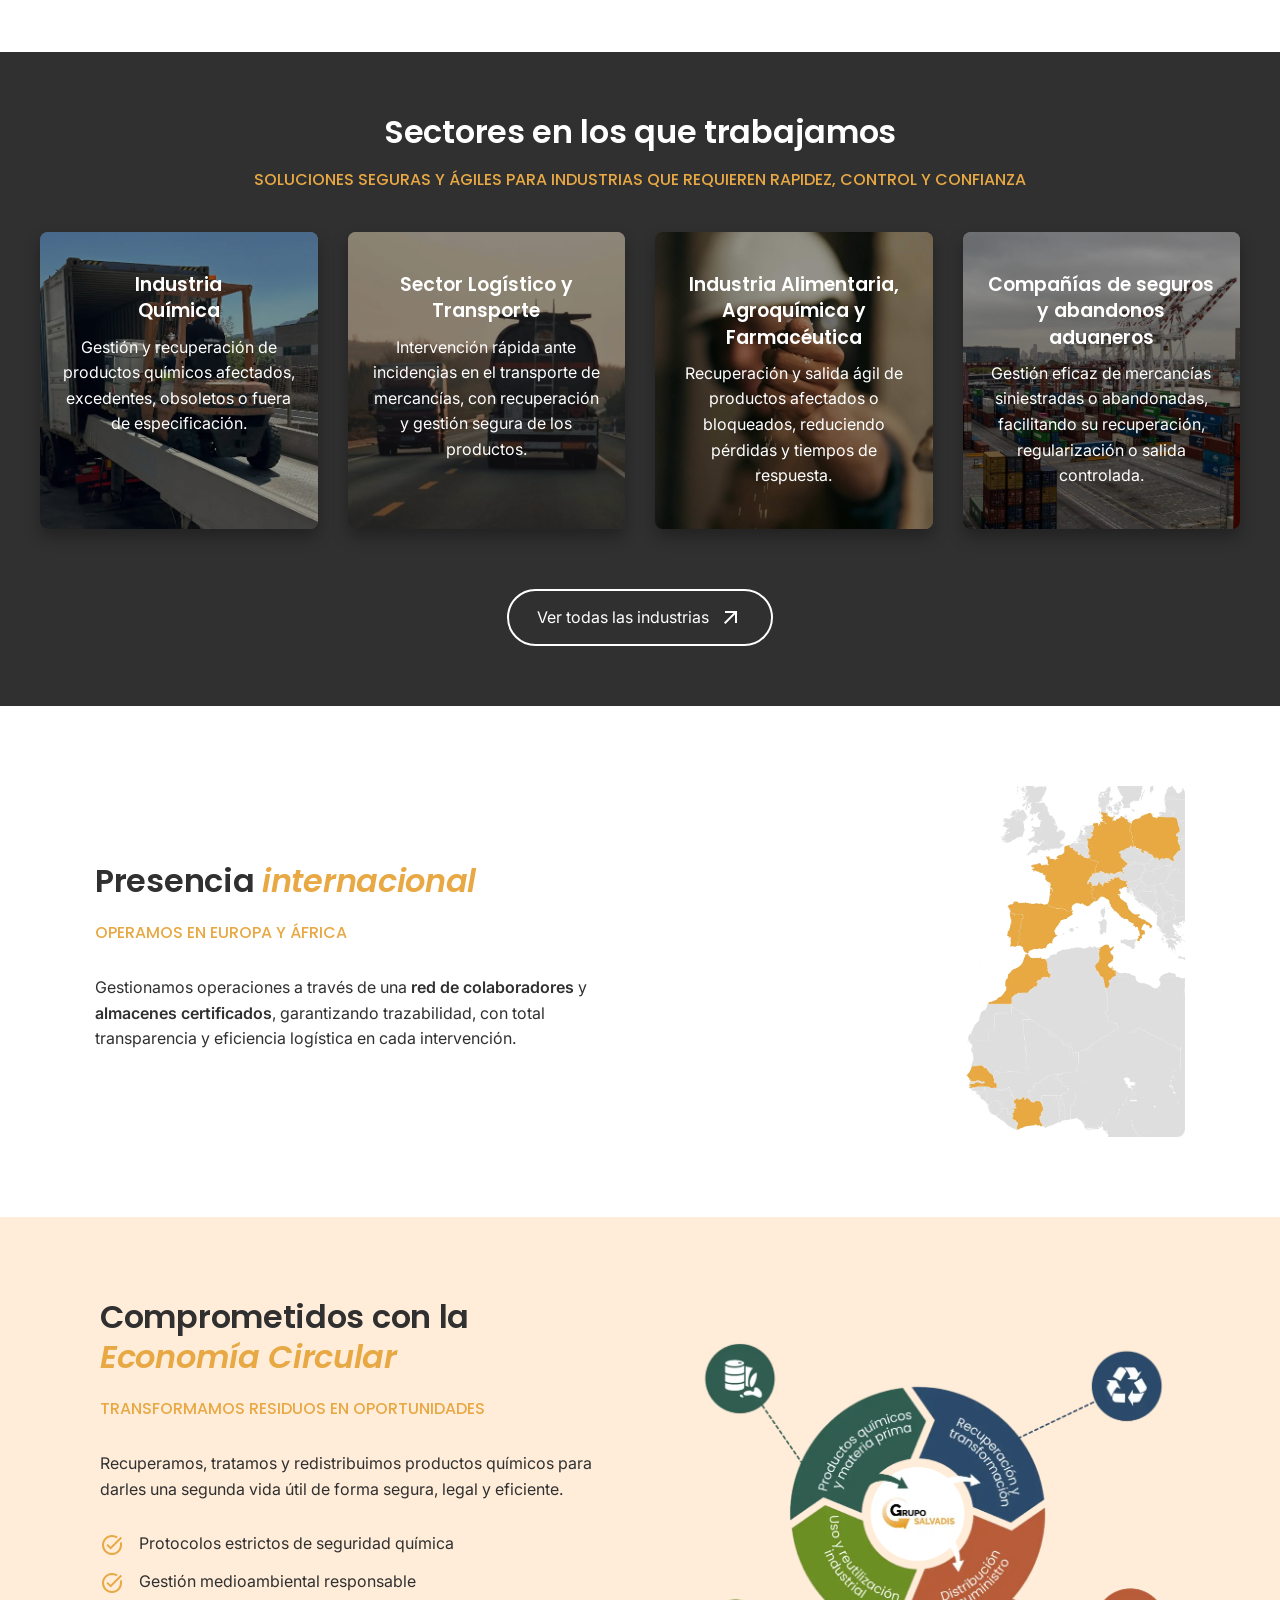
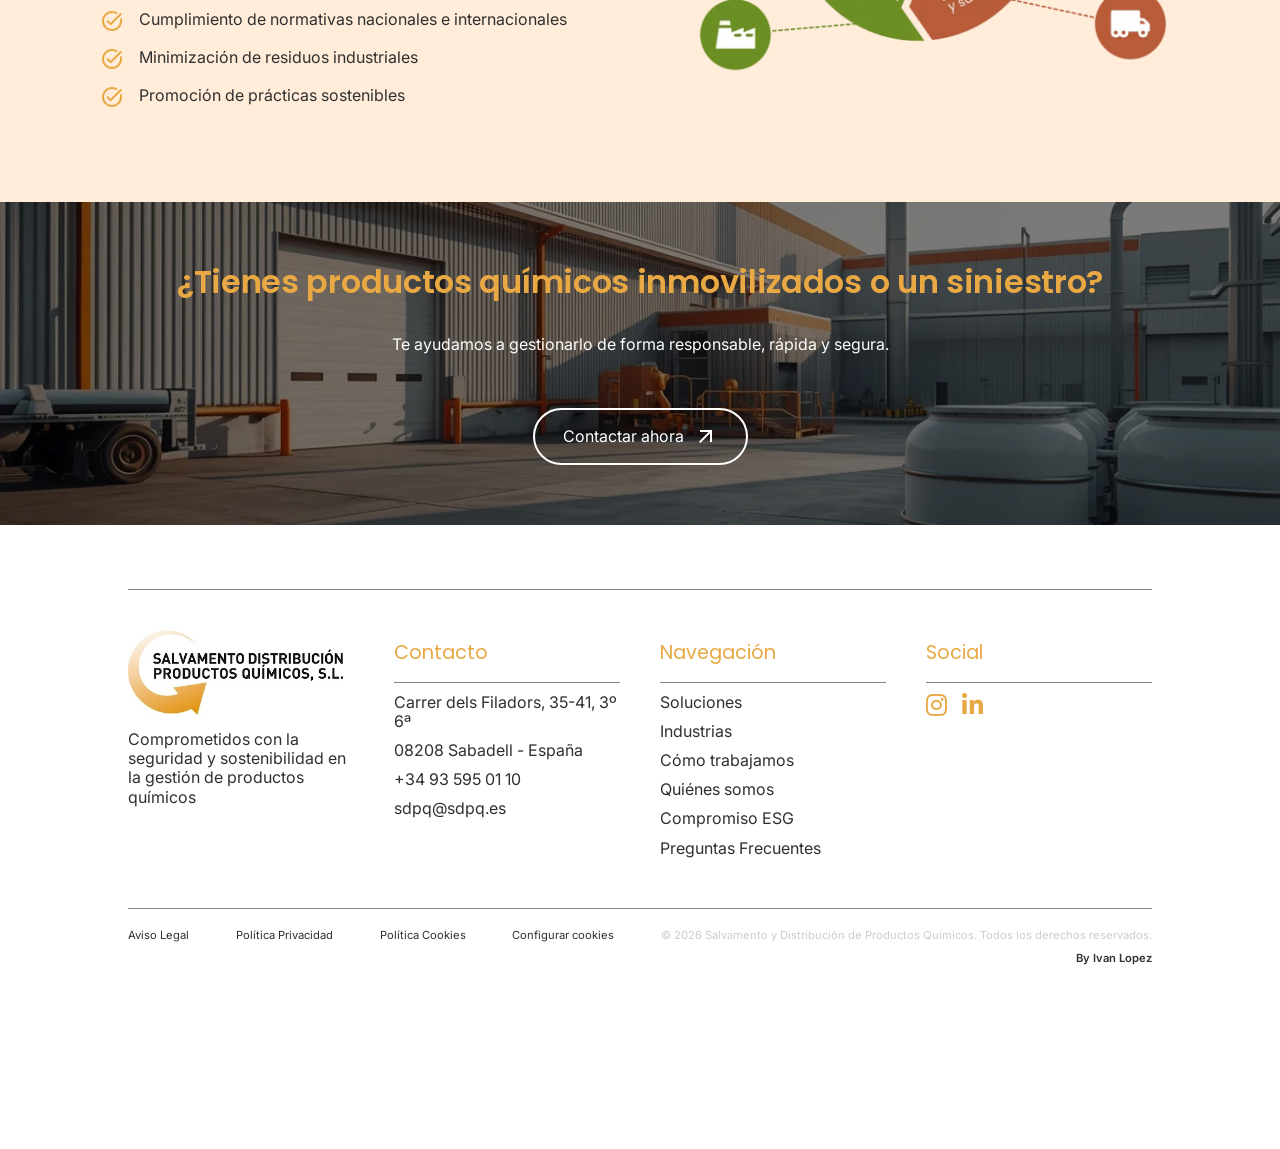
==== commit 2ffbb6d6: "Merge branch 'main' of https://github.com/doscientos-es/salvadis" ====
--- a/index.html
+++ b/index.html
@@ -129,10 +129,11 @@
     <!-- HERO -->
     <section class="hero">
         <!-- Video de fondo -->
-        <video autoplay muted loop playsinline class="hero-video">
+        <video autoplay muted loop playsinline preload="auto" poster="images/video-hero.webp" class="hero-video"
+            aria-hidden="true">
             <source src="videos/video-hero.mp4" type="video/mp4">
             <!-- Si el video no se carga, se muestra esta imagen -->
-            <img src="images/video-hero.webp" alt="Portada Salvadis Home" class="video-fallback">
+            <img src="images/video-hero.webp" alt="" class="video-fallback">
         </video>
 
         <!-- Capa oscura para mejorar la legibilidad del texto -->
@@ -143,7 +144,7 @@
             <h1>Salvamento y recuperación de productos químicos</h1>
             <p>Gestionamos productos siniestrados, excedentes, obsoletos y fuera de especificación, buscando la mejor alternativa para cada mercancía</p>
             <a href="soluciones" class="btn-hero">
-                <span class="btn-text">Ver Soluciones</span>
+                <span class="btn-text">Ver soluciones</span>
                 <span class="material-symbols-outlined">arrow_outward</span>
             </a>
         </div>
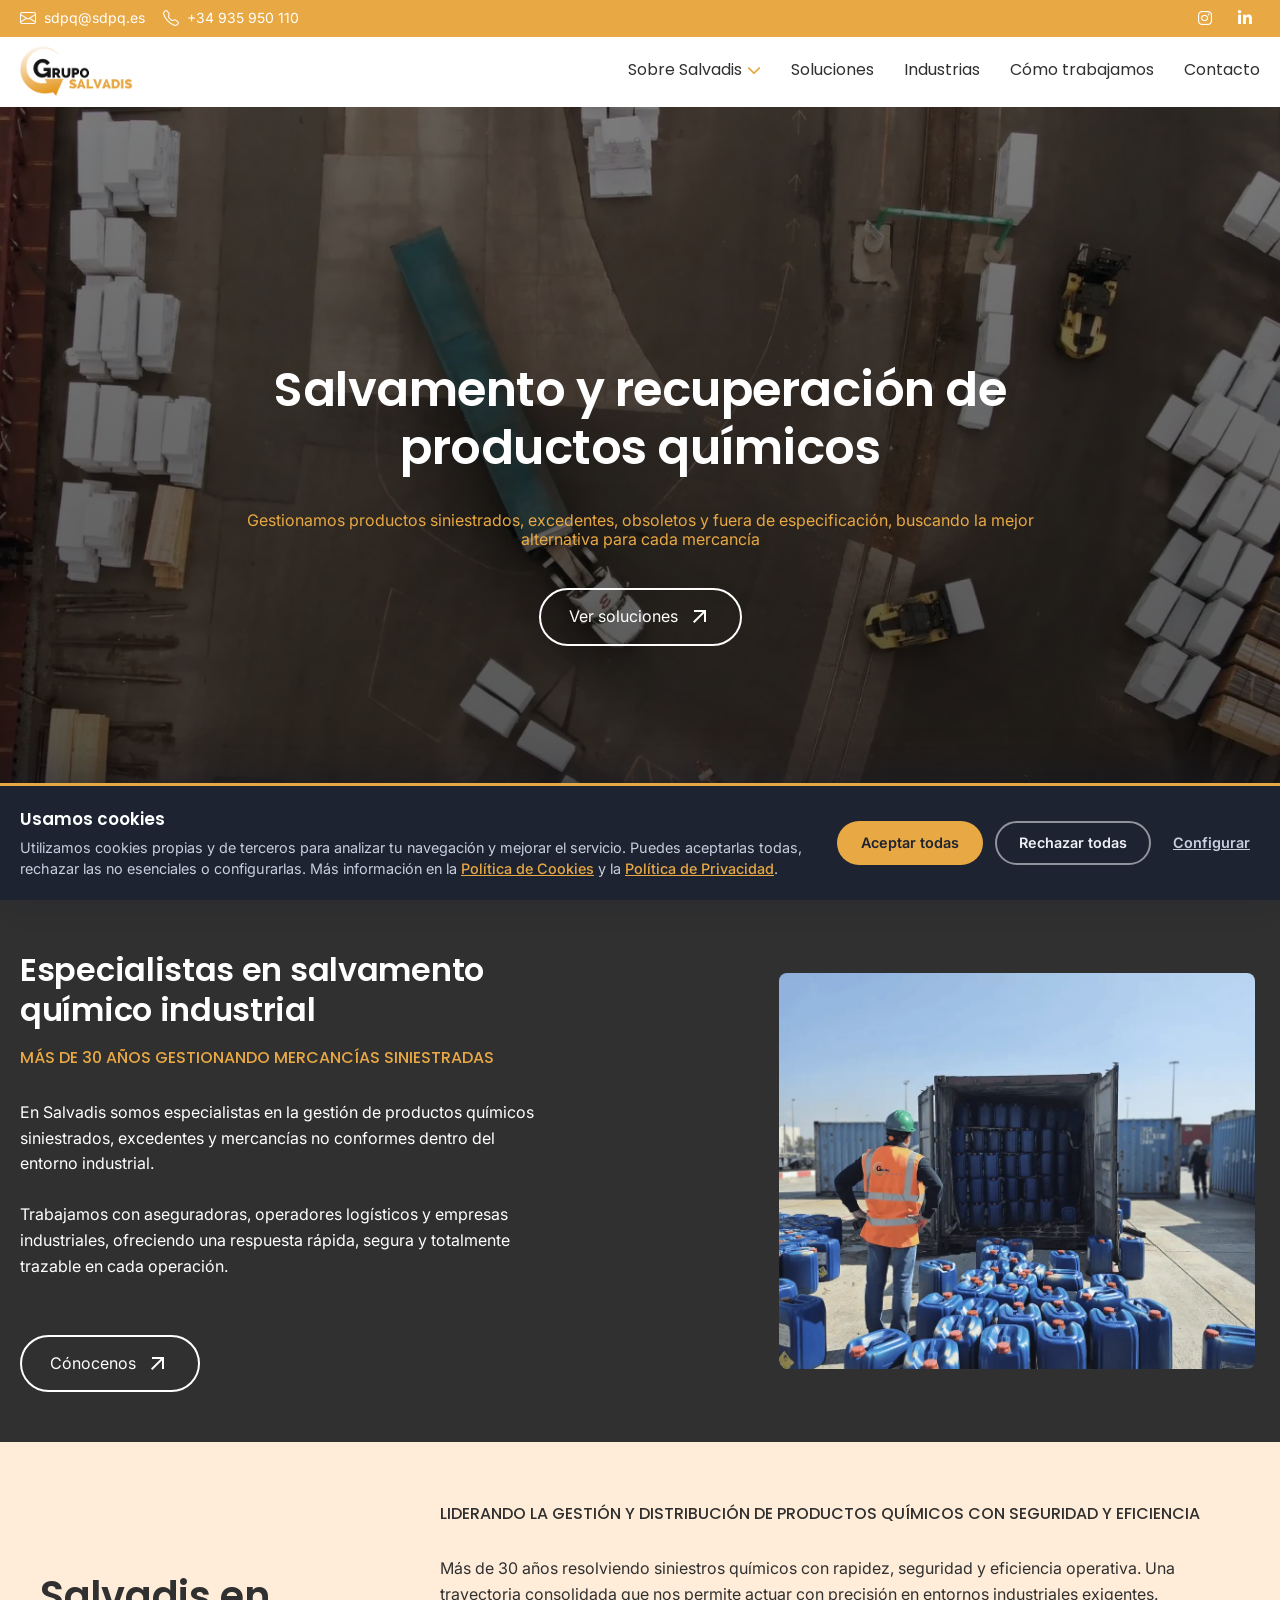
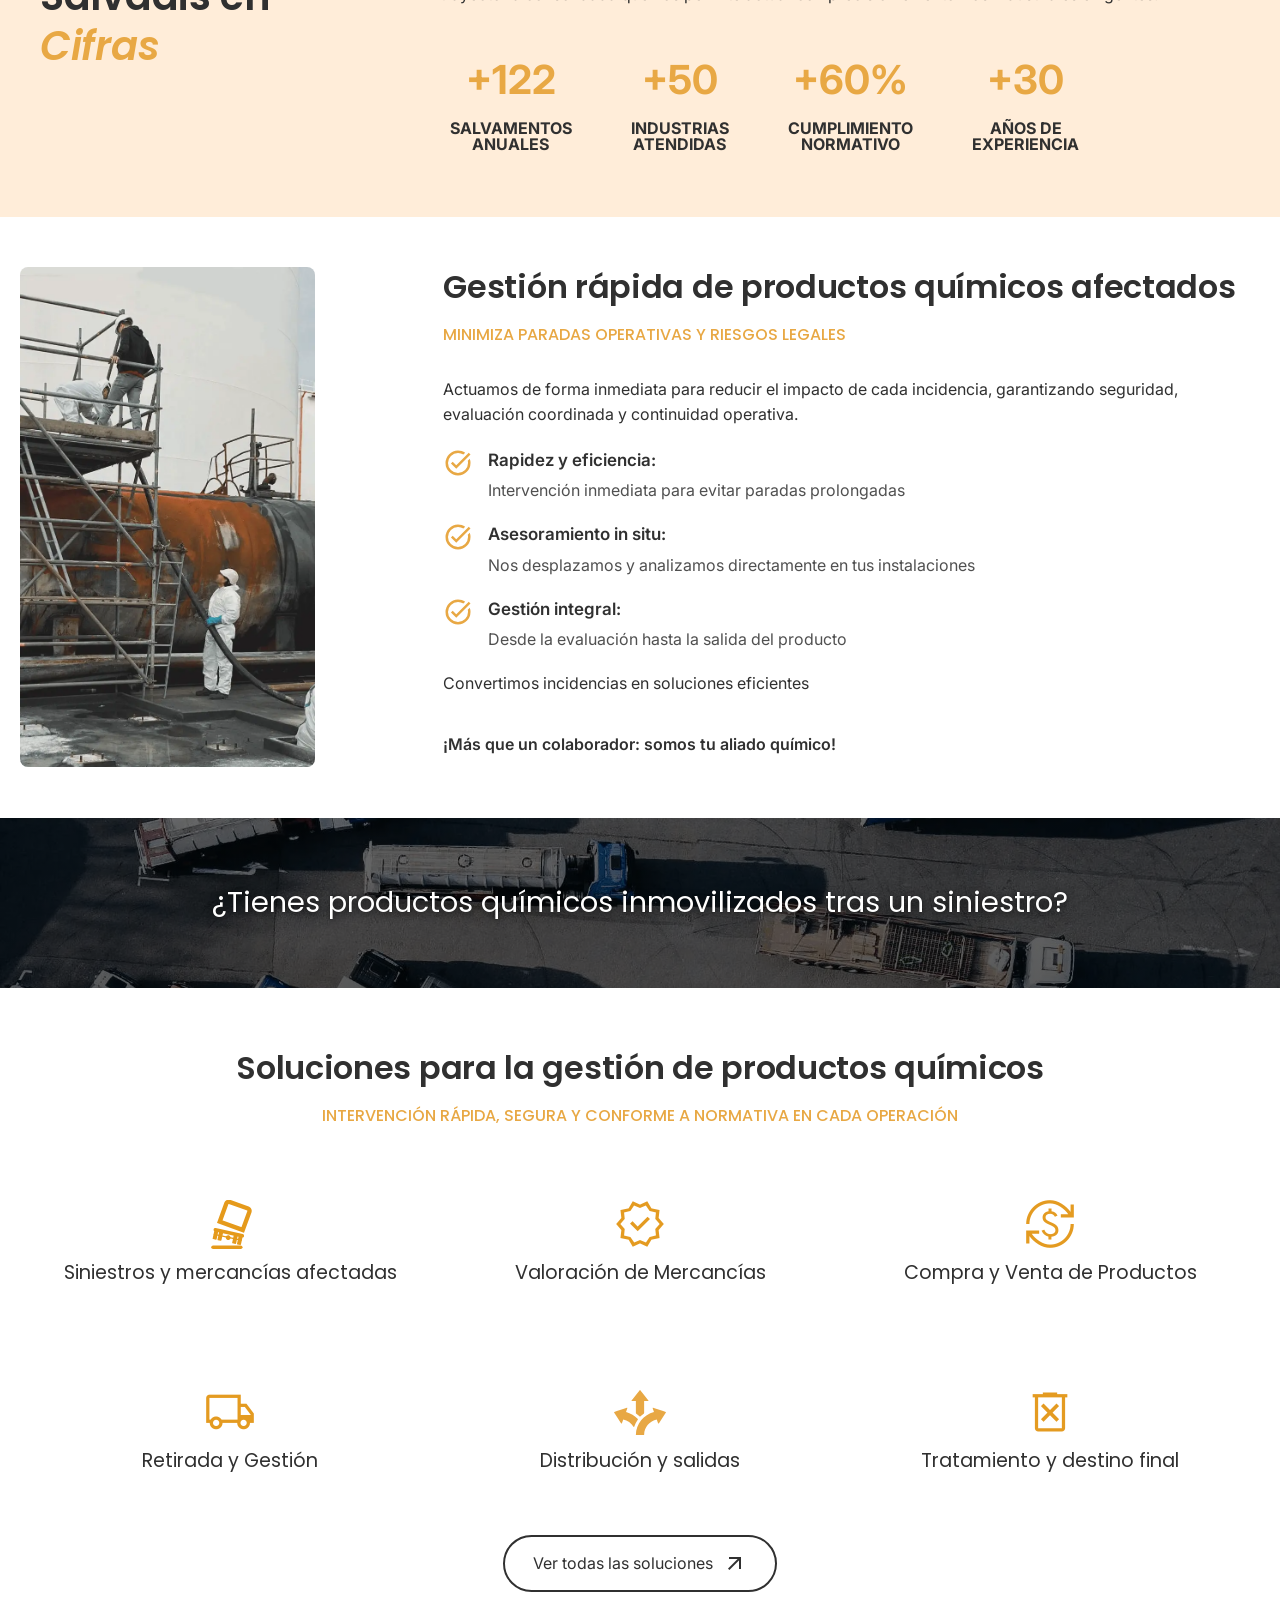
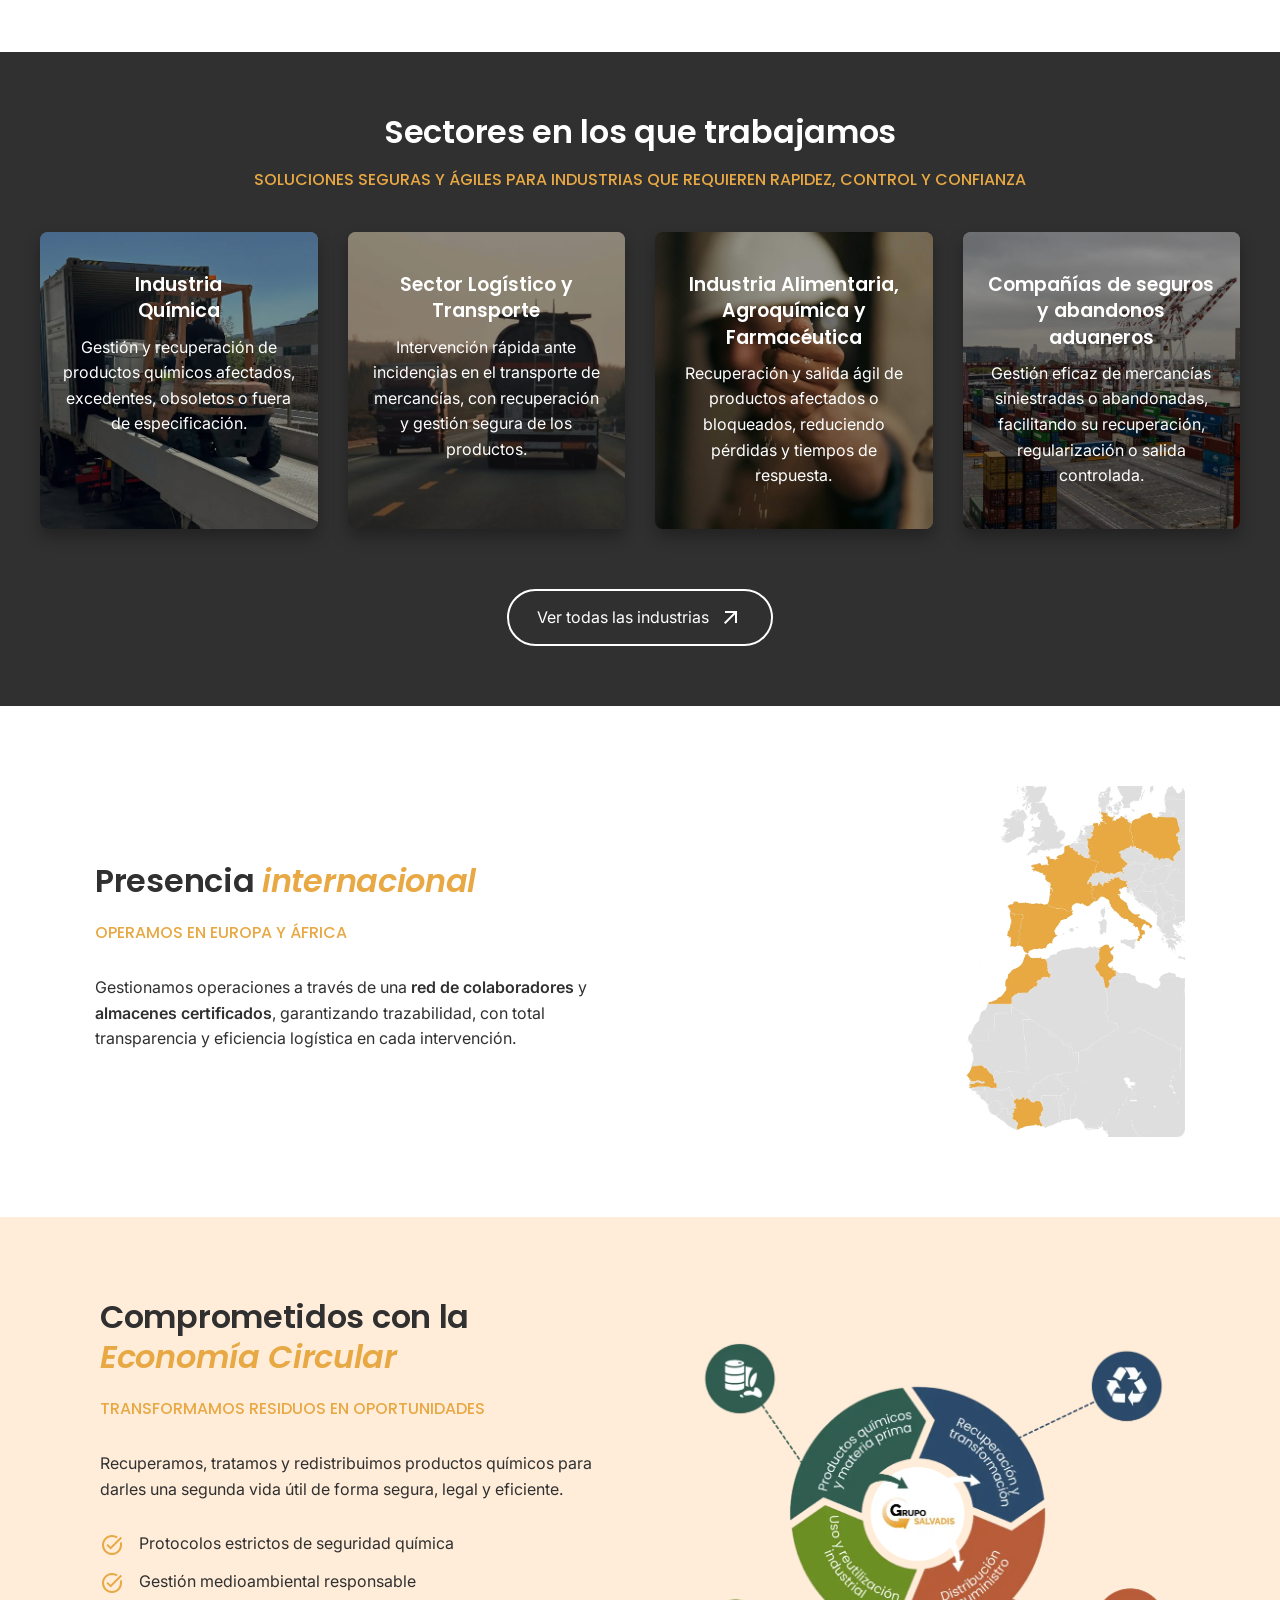
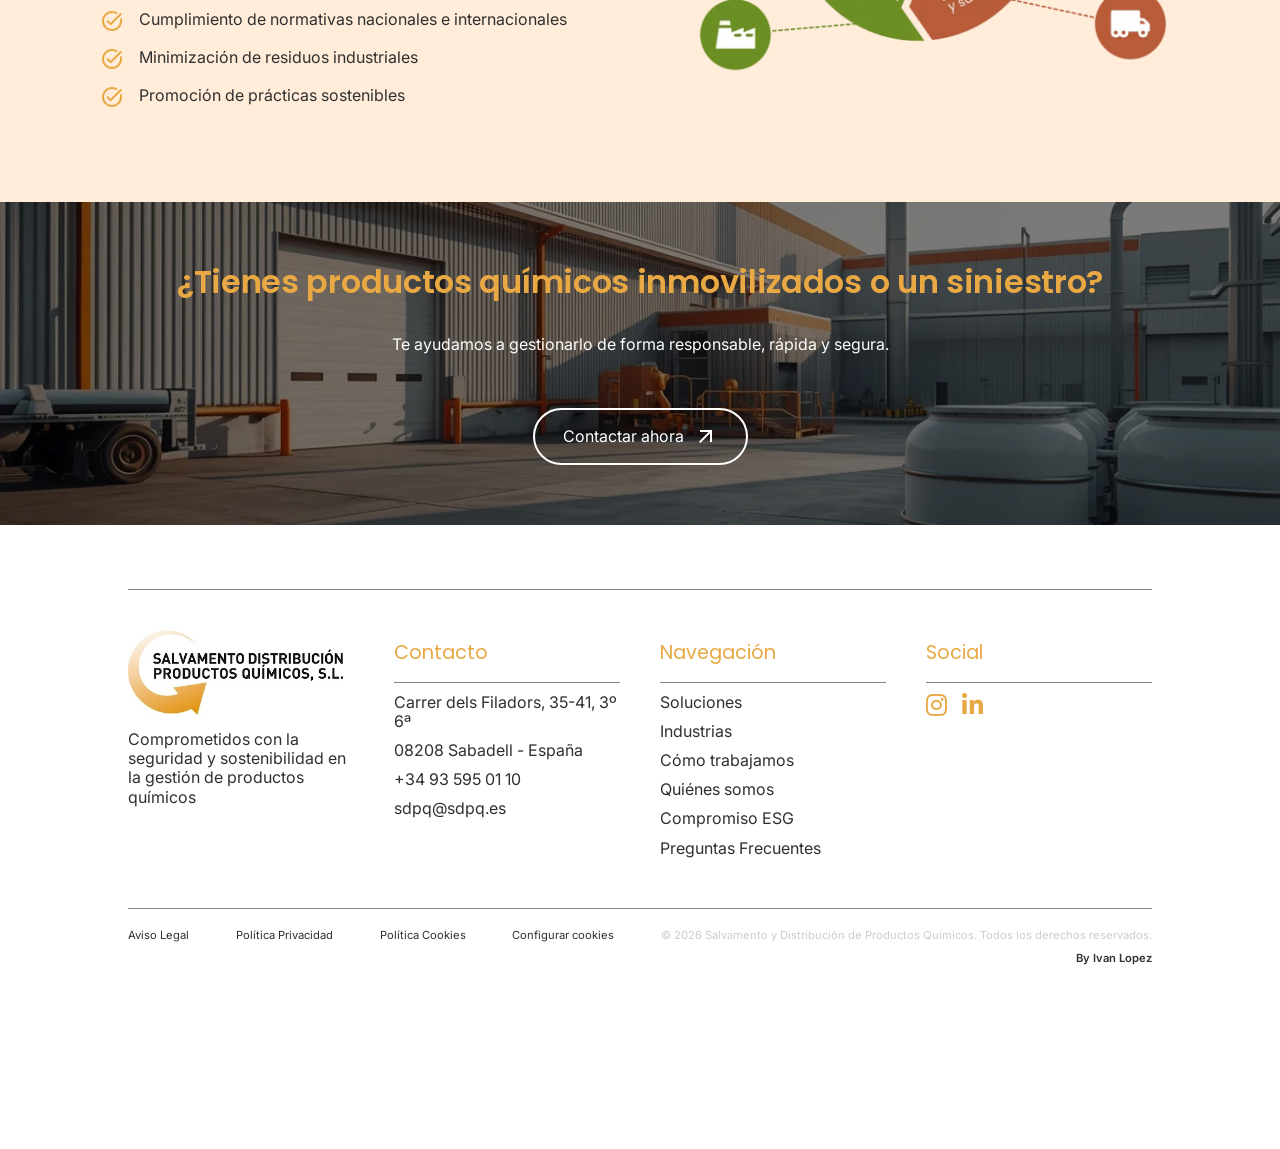
==== commit 40bff1df: "header + main" ====
--- a/index.html
+++ b/index.html
@@ -70,360 +70,356 @@
     <script src="https://ajax.googleapis.com/ajax/libs/jquery/3.5.1/jquery.min.js"></script>
     <script src="https://maxcdn.bootstrapcdn.com/bootstrap/3.4.1/js/bootstrap.min.js"></script>
 </head>
-
-
-
 <body id="myPage" data-spy="scroll" data-target=".navbar" data-offset="107">
-
-    <!-- Top Bar -->
-    <div class="top-bar">
-        <div class="container-topbar">
-            <div class="topbar-left">
-                <a href="mailto:sdpq@sdpq.es"><i class="bi bi-envelope"></i> sdpq@sdpq.es</a>
-                <a href="tel:+34935950110"><i class="bi bi-telephone"></i> +34 935 950 110</a>
-            </div>
-            <div class="topbar-right">
-                <a href="https://www.instagram.com/gruposalvadis/" target="_blank" aria-label="Instagram Salvadis">
-                    <i class="fab fa-instagram"></i>
+    <header>
+        <!-- Top Bar -->
+        <div class="top-bar">
+            <div class="container-topbar">
+                <div class="topbar-left">
+                    <a href="mailto:sdpq@sdpq.es"><i class="bi bi-envelope"></i> sdpq@sdpq.es</a>
+                    <a href="tel:+34935950110"><i class="bi bi-telephone"></i> +34 935 950 110</a>
+                </div>
+                <div class="topbar-right">
+                    <a href="https://www.instagram.com/gruposalvadis/" target="_blank" aria-label="Instagram Salvadis">
+                        <i class="fab fa-instagram"></i>
+                    </a>
+                    <a href="https://es.linkedin.com/company/salvadis" target="_blank" aria-label="LinkedIn Salvadis">
+                        <i class="fab fa-linkedin-in"></i>
+                    </a>
+                </div>
+            </div>
+        </div>
+        <!-- NavBar -->
+        <nav class="navbar navbar-default navbar-fixed-top">
+            <div class="container container--no-mobile-gutter">
+                <div class="navbar-header">
+                    <a class="navbar-brand" href="/">
+                        <img src="images/salvadis-logo.webp" alt="Logo Salvadis" height="80">
+                    </a>
+                    <button type="button" class="navbar-toggle" data-toggle="collapse" data-target="#myNavbar">
+                        <span class="icon-bar"></span>
+                        <span class="icon-bar"></span>
+                        <span class="icon-bar"></span>
+                    </button>
+                </div>
+
+                <div class="collapse navbar-collapse" id="myNavbar">
+                    <ul class="nav navbar-nav navbar-right">
+                        <li class="dropdown">
+                            <a href="#" class="dropdown-toggle">Sobre Salvadis<i
+                                    class="fa fa-chevron-down dropdown-icon"></i></a>
+                            <ul class="dropdown-menu">
+                                <li><a href="quienes-somos">Quiénes Somos</a></li>
+                                <li><a href="sostenibilidad">Compromiso ESG</a></li>
+                            </ul>
+                        </li>
+                        <li><a href="soluciones">Soluciones</a></li>
+                        <li><a href="industrias">Industrias</a></li>
+                        <li><a href="como-trabajamos">Cómo trabajamos</a></li>
+                        <li><a href="contacto">Contacto</a></li>
+                    </ul>
+                </div>
+            </div>
+        </nav>
+    </header>
+    <main>
+        <!-- HERO -->
+        <section class="hero">
+            <!-- Video de fondo -->
+            <video autoplay muted loop playsinline preload="auto" poster="images/video-hero.webp" class="hero-video"
+                aria-hidden="true">
+                <source src="videos/video-hero.mp4" type="video/mp4">
+                <!-- Si el video no se carga, se muestra esta imagen -->
+                <img src="images/video-hero.webp" alt="" class="video-fallback">
+            </video>
+
+            <!-- Capa oscura para mejorar la legibilidad del texto -->
+            <div class="overlay"></div>
+
+            <!-- Contenido del Hero -->
+            <div class="hero-content">
+                <h1>Salvamento y recuperación de productos químicos</h1>
+                <p>Gestionamos productos siniestrados, excedentes, obsoletos y fuera de especificación, buscando la mejor alternativa para cada mercancía</p>
+                <a href="soluciones" class="btn-hero">
+                    <span class="btn-text">Ver soluciones</span>
+                    <span class="material-symbols-outlined">arrow_outward</span>
                 </a>
-                <a href="https://es.linkedin.com/company/salvadis" target="_blank" aria-label="LinkedIn Salvadis">
-                    <i class="fab fa-linkedin-in"></i>
+            </div>
+        </section>
+
+
+
+        <!-- About us -->
+        <section class="text-image-right-section">
+            <div class="container-fluid image-text-right">
+
+                <div class="row"> <!-- slideanim -->
+
+                    <div class="col-sm-6 section-text">
+
+                        <h2>Especialistas en salvamento químico industrial</h2>
+                        <h3>Más de 30 años gestionando mercancías siniestradas</h3>
+
+                        <p>En Salvadis somos especialistas en la gestión de productos químicos siniestrados, excedentes y
+                            mercancías no conformes dentro del entorno industrial.
+                            <br><br>Trabajamos con aseguradoras, operadores logísticos y empresas industriales, ofreciendo
+                            una respuesta rápida, segura y totalmente trazable en cada operación.
+                        </p>
+
+                        <br>
+                        <a href="quienes-somos" class="btn-hero">
+                            <span class="btn-text">Cónocenos</span>
+                            <span class="material-symbols-outlined">arrow_outward</span>
+                        </a>
+
+                    </div>
+
+                    <div class="col-sm-6 texto-imagen">
+                        <img src="images/servicios/valoracion-mercancias.webp" alt="valoracion-mercancias" />
+                    </div>
+
+                </div>
+
+            </div>
+        </section>
+        <!-- Sección con cifras -->
+        <section class="stats-section">
+            <div class="stats-container">
+                <!-- Columna Izquierda (Título) -->
+                <div class="stats-title">
+                    <h2><span>Salvadis</span> en <br><em>Cifras</em></h2>
+                </div>
+
+                <!-- Columna Derecha (Texto y Cifras) -->
+                <div class="stats-content">
+                    <h3>Liderando la gestión y distribución de productos químicos con seguridad y eficiencia</h3>
+                    <p>Más de 30 años resolviendo siniestros químicos con rapidez, seguridad y eficiencia operativa. Una
+                        trayectoria consolidada que nos permite actuar con precisión en entornos industriales exigentes.</p>
+
+                    <div class="stats-grid">
+                        <div class="stat">
+                            <div><span class="number">+</span><span class="number num" data-target="240">0</span></div>
+                            <span class="label">salvamentos <br>anuales</span>
+                        </div>
+                        <div class="stat">
+                            <div><span class="number">+</span><span class="number num" data-target="50">0</span></div>
+                            <span class="label">industrias <br>atendidas</span>
+                        </div>
+                        <div class="stat">
+                            <div><span class="number">+</span><span class="number num" data-target="98">0</span><span
+                                    class="number">%</span></div>
+                            <span class="label">cumplimiento <br>normativo</span>
+                        </div>
+                        <div class="stat">
+                            <div><span class="number">+</span><span class="number num" data-target="30">0</span></div>
+                            <span class="label">años de<br>experiencia</span>
+                        </div>
+                    </div>
+                </div>
+            </div>
+        </section>
+        <!-- Valor sobre nosotros -->
+        <section class="text-image-left-section">
+            <div class="container-fluid image-text-left">
+                <div class="row">
+                    <!-- Imagen -->
+                    <div class="col-sm-4 text-left">
+                        <img src="images/gestion-rapida.webp" alt="Gestión Rápida" />
+                    </div>
+
+                    <!-- Texto y lista -->
+                    <div class="col-sm-8 text-left-text">
+
+                        <h2>Gestión rápida de productos químicos afectados</h2>
+                        <h3>Minimiza paradas operativas y riesgos legales</h3>
+                        <p>Actuamos de forma inmediata para reducir el impacto de cada incidencia, garantizando seguridad,
+                            evaluación coordinada y continuidad operativa.</p>
+
+                        <ul class="features-list">
+                            <li>
+                                <img src="icons/task_alt.svg" class="feature-icon" alt="Task Alt" />
+                                <div class="feature-text">
+                                    <strong>Rapidez y eficiencia:</strong>
+                                    <span>Intervención inmediata para evitar paradas prolongadas</span>
+                                </div>
+                            </li>
+                            <li>
+                                <img src="icons/task_alt.svg" class="feature-icon" alt="Task Alt" />
+                                <div class="feature-text">
+                                    <strong>Asesoramiento in situ:</strong>
+                                    <span>Nos desplazamos y analizamos directamente en tus instalaciones</span>
+                                </div>
+                            </li>
+                            <li>
+                                <img src="icons/task_alt.svg" class="feature-icon" alt="Task Alt" />
+                                <div class="feature-text">
+                                    <strong>Gestión integral:</strong>
+                                    <span>Desde la evaluación hasta la salida del producto</span>
+                                </div>
+                            </li>
+                        </ul>
+                        <p>Convertimos incidencias en soluciones eficientes</p><br>
+                        <p><strong>¡Más que un colaborador: somos tu aliado químico!</strong></p>
+                    </div>
+                </div>
+            </div>
+        </section>
+        <!-- Questions -->
+        <div id="myCarousel" class="carousel-questions">
+            <div class="cta-overlay"></div>
+            <div class="carousel-inner" role="listbox">
+                <div class="carousel-slide active">
+                    <h4>¿Tienes productos químicos inmovilizados tras un siniestro?</h4>
+                </div>
+                <div class="carousel-slide">
+                    <h4>¿Buscas recuperar mercancías y cumplir la normativa a tiempo?</h4>
+                </div>
+                <div class="carousel-slide">
+                    <h4>¿Requieres apoyo logístico inmediato y especializado?</h4>
+                </div>
+                <div class="carousel-slide">
+                    <h4>¿Quieres minimizar paradas operativas por productos siniestrados?</h4>
+                </div>
+            </div>
+        </div>
+
+        <!-- Soluciones -->
+        <section id="cards-section-white" class="cards-section">
+            <div class="container">
+                <h2>Soluciones para la gestión de productos químicos</h2>
+                <h3>Intervención rápida, segura y conforme a normativa en cada operación</h3>
+
+                <div class="cards-grid-white">
+                    <article class="mvv">
+                        <span><img src="icons/siniestro_camion.svg" alt="Siniestros y mercancías afectadas"></span>
+                        <h4>Siniestros y mercancías afectadas</h4>
+                    </article>
+
+                    <article class="mvv">
+                        <i class="material-symbols-outlined logo-small" alt="Valoración de mercancías">verified</i>
+                        <h4>Valoración de Mercancías</h4>
+                    </article>
+                    <article class="mvv">
+                        <i class="material-symbols-outlined logo-small"
+                            alt="Compra y Venta de Productos">currency_exchange</i>
+                        <h4>Compra y Venta de Productos</h4>
+                    </article>
+                    <article class="mvv">
+                        <i class="material-symbols-outlined logo-small" alt="Retirada y Gestión">local_shipping</i>
+                        <h4>Retirada y Gestión</h4>
+                    </article>
+                    <article class="mvv">
+                        <span><img src="icons/arrows.svg" alt="Distribución y salidas"></span>
+                        <h4>Distribución y salidas</h4>
+                    </article>
+                    <article class="mvv">
+                        <i class="material-symbols-outlined logo-small" alt="Residuos y destino final">delete_forever</i>
+                        <h4>Tratamiento y destino final</h4>
+                    </article>
+                </div>
+                <a href="soluciones" class="btn-black">
+                    <span class="btn-text">Ver todas las soluciones</span>
+                    <span class="material-symbols-outlined">arrow_outward</span>
                 </a>
             </div>
-        </div>
-    </div>
-    <!-- NavBar -->
-    <nav class="navbar navbar-default navbar-fixed-top">
-        <div class="container container--no-mobile-gutter">
-            <div class="navbar-header">
-                <a class="navbar-brand" href="/">
-                    <img src="images/salvadis-logo.webp" alt="Logo Salvadis" height="80">
-                </a>
-                <button type="button" class="navbar-toggle" data-toggle="collapse" data-target="#myNavbar">
-                    <span class="icon-bar"></span>
-                    <span class="icon-bar"></span>
-                    <span class="icon-bar"></span>
-                </button>
-            </div>
-
-            <div class="collapse navbar-collapse" id="myNavbar">
-                <ul class="nav navbar-nav navbar-right">
-                    <li class="dropdown">
-                        <a href="#" class="dropdown-toggle">Sobre Salvadis<i
-                                class="fa fa-chevron-down dropdown-icon"></i></a>
-                        <ul class="dropdown-menu">
-                            <li><a href="quienes-somos">Quiénes Somos</a></li>
-                            <li><a href="sostenibilidad">Compromiso ESG</a></li>
-                        </ul>
-                    </li>
-                    <li><a href="soluciones">Soluciones</a></li>
-                    <li><a href="industrias">Industrias</a></li>
-                    <li><a href="como-trabajamos">Cómo trabajamos</a></li>
-                    <li><a href="contacto">Contacto</a></li>
-                </ul>
-            </div>
-        </div>
-    </nav>
-
-
-    <!-- HERO -->
-    <section class="hero">
-        <!-- Video de fondo -->
-        <video autoplay muted loop playsinline preload="auto" poster="images/video-hero.webp" class="hero-video"
-            aria-hidden="true">
-            <source src="videos/video-hero.mp4" type="video/mp4">
-            <!-- Si el video no se carga, se muestra esta imagen -->
-            <img src="images/video-hero.webp" alt="" class="video-fallback">
-        </video>
-
-        <!-- Capa oscura para mejorar la legibilidad del texto -->
-        <div class="overlay"></div>
-
-        <!-- Contenido del Hero -->
-        <div class="hero-content">
-            <h1>Salvamento y recuperación de productos químicos</h1>
-            <p>Gestionamos productos siniestrados, excedentes, obsoletos y fuera de especificación, buscando la mejor alternativa para cada mercancía</p>
-            <a href="soluciones" class="btn-hero">
-                <span class="btn-text">Ver soluciones</span>
-                <span class="material-symbols-outlined">arrow_outward</span>
-            </a>
-        </div>
-    </section>
-
-
-
-    <!-- About us -->
-    <section class="text-image-right-section">
-        <div class="container-fluid image-text-right">
-
-            <div class="row"> <!-- slideanim -->
-
-                <div class="col-sm-6 section-text">
-
-                    <h2>Especialistas en salvamento químico industrial</h2>
-                    <h3>Más de 30 años gestionando mercancías siniestradas</h3>
-
-                    <p>En Salvadis somos especialistas en la gestión de productos químicos siniestrados, excedentes y
-                        mercancías no conformes dentro del entorno industrial.
-                        <br><br>Trabajamos con aseguradoras, operadores logísticos y empresas industriales, ofreciendo
-                        una respuesta rápida, segura y totalmente trazable en cada operación.
-                    </p>
-
-                    <br>
-                    <a href="quienes-somos" class="btn-hero">
-                        <span class="btn-text">Cónocenos</span>
+        </section>
+
+        <!-- Industrias -->
+        <section class="cards-section">
+            <div class="container container--no-mobile-gutter">
+                <h2>Sectores en los que trabajamos</h2>
+                <h3>Soluciones seguras y ágiles para industrias que requieren rapidez, control y confianza</h3>
+
+                <div class="cards-grid">
+                    <article class="card-box ind-quimica">
+                        <h4><strong>Industria<br> Química</strong></h4>
+                        <p>Gestión y recuperación de productos químicos afectados, excedentes, obsoletos o fuera de
+                            especificación.</p>
+                    </article>
+
+                    <article class="card-box ind-logistica">
+                        <h4><strong>Sector Logístico y Transporte</strong></h4>
+                        <p>Intervención rápida ante incidencias en el transporte de mercancías, con recuperación y gestión
+                            segura de los productos.</p>
+                    </article>
+
+                    <article class="card-box ind-alimentaria">
+                        <h4><strong>Industria Alimentaria, Agroquímica y Farmacéutica</strong></h4>
+                        <p>Recuperación y salida ágil de productos afectados o bloqueados, reduciendo pérdidas y tiempos de
+                            respuesta.</p>
+                    </article>
+
+                    <article class="card-box ind-aduanas">
+                        <h4><strong>Compañías de seguros y abandonos aduaneros</strong></h4>
+                        <p>Gestión eficaz de mercancías siniestradas o abandonadas, facilitando su recuperación,
+                            regularización o salida controlada.</p>
+                    </article>
+                </div>
+
+                <div class="cards-cta">
+                    <a href="industrias" class="btn-hero">
+                        <span class="btn-text">Ver todas las industrias</span>
                         <span class="material-symbols-outlined">arrow_outward</span>
                     </a>
-
-                </div>
-
-                <div class="col-sm-6 texto-imagen">
-                    <img src="images/servicios/valoracion-mercancias.webp" alt="valoracion-mercancias" />
-                </div>
-
-            </div>
-
-        </div>
-    </section>
-    <!-- Sección con cifras -->
-    <section class="stats-section">
-        <div class="stats-container">
-            <!-- Columna Izquierda (Título) -->
-            <div class="stats-title">
-                <h2><span>Salvadis</span> en <br><em>Cifras</em></h2>
-            </div>
-
-            <!-- Columna Derecha (Texto y Cifras) -->
-            <div class="stats-content">
-                <h3>Liderando la gestión y distribución de productos químicos con seguridad y eficiencia</h3>
-                <p>Más de 30 años resolviendo siniestros químicos con rapidez, seguridad y eficiencia operativa. Una
-                    trayectoria consolidada que nos permite actuar con precisión en entornos industriales exigentes.</p>
-
-                <div class="stats-grid">
-                    <div class="stat">
-                        <div><span class="number">+</span><span class="number num" data-target="240">0</span></div>
-                        <span class="label">salvamentos <br>anuales</span>
-                    </div>
-                    <div class="stat">
-                        <div><span class="number">+</span><span class="number num" data-target="50">0</span></div>
-                        <span class="label">industrias <br>atendidas</span>
-                    </div>
-                    <div class="stat">
-                        <div><span class="number">+</span><span class="number num" data-target="98">0</span><span
-                                class="number">%</span></div>
-                        <span class="label">cumplimiento <br>normativo</span>
-                    </div>
-                    <div class="stat">
-                        <div><span class="number">+</span><span class="number num" data-target="30">0</span></div>
-                        <span class="label">años de<br>experiencia</span>
-                    </div>
-                </div>
-            </div>
-        </div>
-    </section>
-    <!-- Valor sobre nosotros -->
-    <section class="text-image-left-section">
-        <div class="container-fluid image-text-left">
-            <div class="row">
-                <!-- Imagen -->
-                <div class="col-sm-4 text-left">
-                    <img src="images/gestion-rapida.webp" alt="Gestión Rápida" />
-                </div>
-
-                <!-- Texto y lista -->
-                <div class="col-sm-8 text-left-text">
-
-                    <h2>Gestión rápida de productos químicos afectados</h2>
-                    <h3>Minimiza paradas operativas y riesgos legales</h3>
-                    <p>Actuamos de forma inmediata para reducir el impacto de cada incidencia, garantizando seguridad,
-                        evaluación coordinada y continuidad operativa.</p>
-
-                    <ul class="features-list">
-                        <li>
-                            <img src="icons/task_alt.svg" class="feature-icon" alt="Task Alt" />
-                            <div class="feature-text">
-                                <strong>Rapidez y eficiencia:</strong>
-                                <span>Intervención inmediata para evitar paradas prolongadas</span>
-                            </div>
-                        </li>
-                        <li>
-                            <img src="icons/task_alt.svg" class="feature-icon" alt="Task Alt" />
-                            <div class="feature-text">
-                                <strong>Asesoramiento in situ:</strong>
-                                <span>Nos desplazamos y analizamos directamente en tus instalaciones</span>
-                            </div>
-                        </li>
-                        <li>
-                            <img src="icons/task_alt.svg" class="feature-icon" alt="Task Alt" />
-                            <div class="feature-text">
-                                <strong>Gestión integral:</strong>
-                                <span>Desde la evaluación hasta la salida del producto</span>
-                            </div>
-                        </li>
+                </div>
+            </div>
+        </section>
+        <!-- Presencia de marca mapa -->
+        <section class="map-section">
+            <div class="map-content map-content--container">
+                <div class="map-left">
+                    <h2>Presencia <em>internacional</em></h2>
+                    <h3>Operamos en Europa y África</h3>
+                    <p>Gestionamos operaciones a través de una <strong>red de colaboradores</strong> y <strong>almacenes
+                            certificados</strong>, garantizando trazabilidad, con total transparencia y eficiencia logística
+                        en cada intervención.</p>
+                </div>
+                <div class="map-right">
+                    <img src="images/map.webp" alt="Mapa Internacional" />
+                </div>
+            </div>
+        </section>
+        <!-- Economia Circular -->
+        <section class="stats-list-section stats-list-section--no-square">
+            <div class="stats-list-content container container--no-mobile-gutter">
+                <div class="stats-list-left">
+                    <h2>Comprometidos con la <br><em>Economía Circular</em></h2>
+                    <h3>Transformamos residuos en oportunidades</h3>
+                    <p>Recuperamos, tratamos y redistribuimos productos químicos para darles una segunda vida útil de forma
+                        segura, legal y eficiente.</p>
+                    <ul class="checklist">
+                        <li><img src="icons/task_alt.svg" class="feature-icon" alt="Task Alt" /> Protocolos estrictos de
+                            seguridad química</li>
+                        <li><img src="icons/task_alt.svg" class="feature-icon" alt="Task Alt" /> Gestión medioambiental
+                            responsable</li>
+                        <li><img src="icons/task_alt.svg" class="feature-icon" alt="Task Alt" /> Cumplimiento de normativas
+                            nacionales e internacionales</li>
+                        <li><img src="icons/task_alt.svg" class="feature-icon" alt="Task Alt" /> Minimización de residuos
+                            industriales</li>
+                        <li><img src="icons/task_alt.svg" class="feature-icon" alt="Task Alt" /> Promoción de prácticas
+                            sostenibles</li>
                     </ul>
-                    <p>Convertimos incidencias en soluciones eficientes</p><br>
-                    <p><strong>¡Más que un colaborador: somos tu aliado químico!</strong></p>
-                </div>
-            </div>
-        </div>
-    </section>
-    <!-- Questions -->
-    <div id="myCarousel" class="carousel-questions">
-        <div class="cta-overlay"></div>
-        <div class="carousel-inner" role="listbox">
-            <div class="carousel-slide active">
-                <h4>¿Tienes productos químicos inmovilizados tras un siniestro?</h4>
-            </div>
-            <div class="carousel-slide">
-                <h4>¿Buscas recuperar mercancías y cumplir la normativa a tiempo?</h4>
-            </div>
-            <div class="carousel-slide">
-                <h4>¿Requieres apoyo logístico inmediato y especializado?</h4>
-            </div>
-            <div class="carousel-slide">
-                <h4>¿Quieres minimizar paradas operativas por productos siniestrados?</h4>
-            </div>
-        </div>
-    </div>
-
-    <!-- Soluciones -->
-    <section id="cards-section-white" class="cards-section">
-        <div class="container">
-            <h2>Soluciones para la gestión de productos químicos</h2>
-            <h3>Intervención rápida, segura y conforme a normativa en cada operación</h3>
-
-            <div class="cards-grid-white">
-                <article class="mvv">
-                    <span><img src="icons/siniestro_camion.svg" alt="Siniestros y mercancías afectadas"></span>
-                    <h4>Siniestros y mercancías afectadas</h4>
-                </article>
-
-                <article class="mvv">
-                    <i class="material-symbols-outlined logo-small" alt="Valoración de mercancías">verified</i>
-                    <h4>Valoración de Mercancías</h4>
-                </article>
-                <article class="mvv">
-                    <i class="material-symbols-outlined logo-small"
-                        alt="Compra y Venta de Productos">currency_exchange</i>
-                    <h4>Compra y Venta de Productos</h4>
-                </article>
-                <article class="mvv">
-                    <i class="material-symbols-outlined logo-small" alt="Retirada y Gestión">local_shipping</i>
-                    <h4>Retirada y Gestión</h4>
-                </article>
-                <article class="mvv">
-                    <span><img src="icons/arrows.svg" alt="Distribución y salidas"></span>
-                    <h4>Distribución y salidas</h4>
-                </article>
-                <article class="mvv">
-                    <i class="material-symbols-outlined logo-small" alt="Residuos y destino final">delete_forever</i>
-                    <h4>Tratamiento y destino final</h4>
-                </article>
-            </div>
-            <a href="soluciones" class="btn-black">
-                <span class="btn-text">Ver todas las soluciones</span>
-                <span class="material-symbols-outlined">arrow_outward</span>
-            </a>
-        </div>
-    </section>
-
-    <!-- Industrias -->
-    <section class="cards-section">
-        <div class="container container--no-mobile-gutter">
-            <h2>Sectores en los que trabajamos</h2>
-            <h3>Soluciones seguras y ágiles para industrias que requieren rapidez, control y confianza</h3>
-
-            <div class="cards-grid">
-                <article class="card-box ind-quimica">
-                    <h4><strong>Industria<br> Química</strong></h4>
-                    <p>Gestión y recuperación de productos químicos afectados, excedentes, obsoletos o fuera de
-                        especificación.</p>
-                </article>
-
-                <article class="card-box ind-logistica">
-                    <h4><strong>Sector Logístico y Transporte</strong></h4>
-                    <p>Intervención rápida ante incidencias en el transporte de mercancías, con recuperación y gestión
-                        segura de los productos.</p>
-                </article>
-
-                <article class="card-box ind-alimentaria">
-                    <h4><strong>Industria Alimentaria, Agroquímica y Farmacéutica</strong></h4>
-                    <p>Recuperación y salida ágil de productos afectados o bloqueados, reduciendo pérdidas y tiempos de
-                        respuesta.</p>
-                </article>
-
-                <article class="card-box ind-aduanas">
-                    <h4><strong>Compañías de seguros y abandonos aduaneros</strong></h4>
-                    <p>Gestión eficaz de mercancías siniestradas o abandonadas, facilitando su recuperación,
-                        regularización o salida controlada.</p>
-                </article>
-            </div>
-
-            <div class="cards-cta">
-                <a href="industrias" class="btn-hero">
-                    <span class="btn-text">Ver todas las industrias</span>
-                    <span class="material-symbols-outlined">arrow_outward</span>
-                </a>
-            </div>
-        </div>
-    </section>
-    <!-- Presencia de marca mapa -->
-    <section class="map-section">
-        <div class="map-content map-content--container">
-            <div class="map-left">
-                <h2>Presencia <em>internacional</em></h2>
-                <h3>Operamos en Europa y África</h3>
-                <p>Gestionamos operaciones a través de una <strong>red de colaboradores</strong> y <strong>almacenes
-                        certificados</strong>, garantizando trazabilidad, con total transparencia y eficiencia logística
-                    en cada intervención.</p>
-            </div>
-            <div class="map-right">
-                <img src="images/map.webp" alt="Mapa Internacional" />
-            </div>
-        </div>
-    </section>
-    <!-- Economia Circular -->
-    <section class="stats-list-section stats-list-section--no-square">
-        <div class="stats-list-content container container--no-mobile-gutter">
-            <div class="stats-list-left">
-                <h2>Comprometidos con la <br><em>Economía Circular</em></h2>
-                <h3>Transformamos residuos en oportunidades</h3>
-                <p>Recuperamos, tratamos y redistribuimos productos químicos para darles una segunda vida útil de forma
-                    segura, legal y eficiente.</p>
-                <ul class="checklist">
-                    <li><img src="icons/task_alt.svg" class="feature-icon" alt="Task Alt" /> Protocolos estrictos de
-                        seguridad química</li>
-                    <li><img src="icons/task_alt.svg" class="feature-icon" alt="Task Alt" /> Gestión medioambiental
-                        responsable</li>
-                    <li><img src="icons/task_alt.svg" class="feature-icon" alt="Task Alt" /> Cumplimiento de normativas
-                        nacionales e internacionales</li>
-                    <li><img src="icons/task_alt.svg" class="feature-icon" alt="Task Alt" /> Minimización de residuos
-                        industriales</li>
-                    <li><img src="icons/task_alt.svg" class="feature-icon" alt="Task Alt" /> Promoción de prácticas
-                        sostenibles</li>
-                </ul>
-            </div>
-            <div class="stats-list-right">
-                <img src="images/infografia_circular.webp" alt="Infografía Economía Circular" width="100%" />
-            </div>
-        </div>
-    </section>
-    <!-- CALL TO ACTION -->
-    <section id="cta-home" class="cta-section">
-        <div class="cta-overlay"></div>
-        <div class="cta-content container">
-            <div class="cta-text">
-                <h2>¿Tienes productos químicos inmovilizados o un siniestro?</h2>
-                <p>Te ayudamos a gestionarlo de forma responsable, rápida y segura.</p>
-                <a href="contacto" class="btn-hero">
-                    <span class="btn-text">Contactar ahora</span>
-                    <span class="material-symbols-outlined">arrow_outward</span>
-                </a>
-            </div>
-        </div>
-    </section>
-    <!-- FOOTER -->
-
+                </div>
+                <div class="stats-list-right">
+                    <img src="images/infografia_circular.webp" alt="Infografía Economía Circular" width="100%" />
+                </div>
+            </div>
+        </section>
+        <!-- CALL TO ACTION -->
+        <section id="cta-home" class="cta-section">
+            <div class="cta-overlay"></div>
+            <div class="cta-content container">
+                <div class="cta-text">
+                    <h2>¿Tienes productos químicos inmovilizados o un siniestro?</h2>
+                    <p>Te ayudamos a gestionarlo de forma responsable, rápida y segura.</p>
+                    <a href="contacto" class="btn-hero">
+                        <span class="btn-text">Contactar ahora</span>
+                        <span class="material-symbols-outlined">arrow_outward</span>
+                    </a>
+                </div>
+            </div>
+        </section>
+    </main>
     <footer class="footer">
         <div class="footer-container">
             <div class="footer-column">
--- a/css/header.css
+++ b/css/header.css
@@ -145,6 +145,76 @@
     /* Ocultar por defecto */
 }
 
+/* Página actual */
+.navbar-nav > li.active > a::after {
+    width: 100%;
+    left: 0;
+}
+
+/* Mantener el mismo estilo de color */
+.navbar-nav > li.active > a {
+    color: #303030 !important;
+}
+/* Elemento activo dentro del dropdown */
+.dropdown-menu > li.active > a::after {
+    width: 100%;
+    left: 0;
+}
+/* =================================
+   ESTADOS DEL MENÚ
+   ================================= */
+
+/* Página actual */
+.navbar-nav > li.active > a::after {
+    width: 100%;
+    left: 0;
+}
+
+.dropdown-menu > li.active > a::after {
+    width: 100%;
+    left: 0;
+}
+
+/* Evitar fondo gris al clicar */
+.navbar-nav > li > a:focus,
+.navbar-nav > li > a:active,
+.navbar-nav > li > a:focus-visible,
+.dropdown-menu > li > a:focus,
+.dropdown-menu > li > a:active,
+.dropdown-menu > li > a:focus-visible {
+    background-color: transparent !important;
+    color: #303030 !important;
+    outline: none;
+    box-shadow: none;
+}
+
+/* Evitar gris de Bootstrap en dropdown abierto */
+.navbar-default .navbar-nav > .open > a,
+.navbar-default .navbar-nav > .open > a:hover,
+.navbar-default .navbar-nav > .open > a:focus {
+    background-color: transparent !important;
+    color: #303030 !important;
+}
+
+/* Mantener el activo limpio */
+.navbar-nav > li.active > a {
+    background-color: transparent !important;
+    color: #303030 !important;
+}
+/* Quitar fondo azul de los enlaces del dropdown */
+.dropdown-menu > li > a,
+.dropdown-menu > li > a:hover,
+.dropdown-menu > li > a:focus,
+.dropdown-menu > li > a:active,
+.dropdown-menu > li.active > a,
+.dropdown-menu > li.active > a:hover,
+.dropdown-menu > li.active > a:focus,
+.dropdown-menu > li.active > a:active {
+    background-color: transparent !important;
+    color: #303030 !important;
+    box-shadow: none !important;
+}
+
 /* Efecto de entrada suave */
 @keyframes fadeIn {
     from {
--- a/css/hero.css
+++ b/css/hero.css
@@ -39,17 +39,17 @@
 
 }
 
-.hero::after {
+/* .hero::after {
     content: "";
     position: absolute;
     bottom: -1px;
     width: 100%;
     height: 10px;
-    /* Ajusta la altura del degradado */
+    /* Ajusta la altura del degradado
     background: linear-gradient(to bottom, rgba(0, 0, 0, 0) 0%, #303030 100%);
     z-index: 1;
 
-}
+} */
 
 /* Contenido del Hero */
 .hero-content {
--- a/css/responsive.css
+++ b/css/responsive.css
@@ -809,6 +809,44 @@
 
 }
 
+#cards-section-white .cards-grid-white {
+        display: grid;
+        grid-template-columns: repeat(2, minmax(0, 1fr));
+        gap: 15px;
+    }
+
+    #cards-section-white .cards-grid-white .mvv {
+        width: 100%;
+        min-width: 0;
+        padding: 20px 10px;
+        box-sizing: border-box;
+    }
+
+    #cards-section-white .cards-grid-white .mvv h4 {
+        font-size: 1rem;
+        line-height: 1.3;
+        text-align: center;
+        margin: 12px 0 0;
+    }
+
+    #cards-section-white .cards-grid-white .mvv img {
+        width: 52px;
+        height: 52px;
+        object-fit: contain;
+    }
+
+    #cards-section-white .cards-grid-white .mvv > span,
+    #cards-section-white .cards-grid-white .mvv > i {
+        width: 52px;
+        height: 52px;
+        flex: 0 0 52px;
+    }
+
+    #cards-section-white .cards-grid-white .mvv i.material-symbols-outlined {
+        font-size: 52px;
+        line-height: 1;
+    }
+
 }
 
 /*MOBILE*/
@@ -1424,6 +1462,13 @@
     outline: none !important;
     box-shadow: none !important;
 }
+.stats-section-contact p{
+        text-align: left;
+    }
+.faq-header {
+    text-align: left;
+
+}
 
 /* Regla única mobile: quitar solo el gutter interno de Bootstrap en .container */
 @media screen and (max-width: 768px) {
